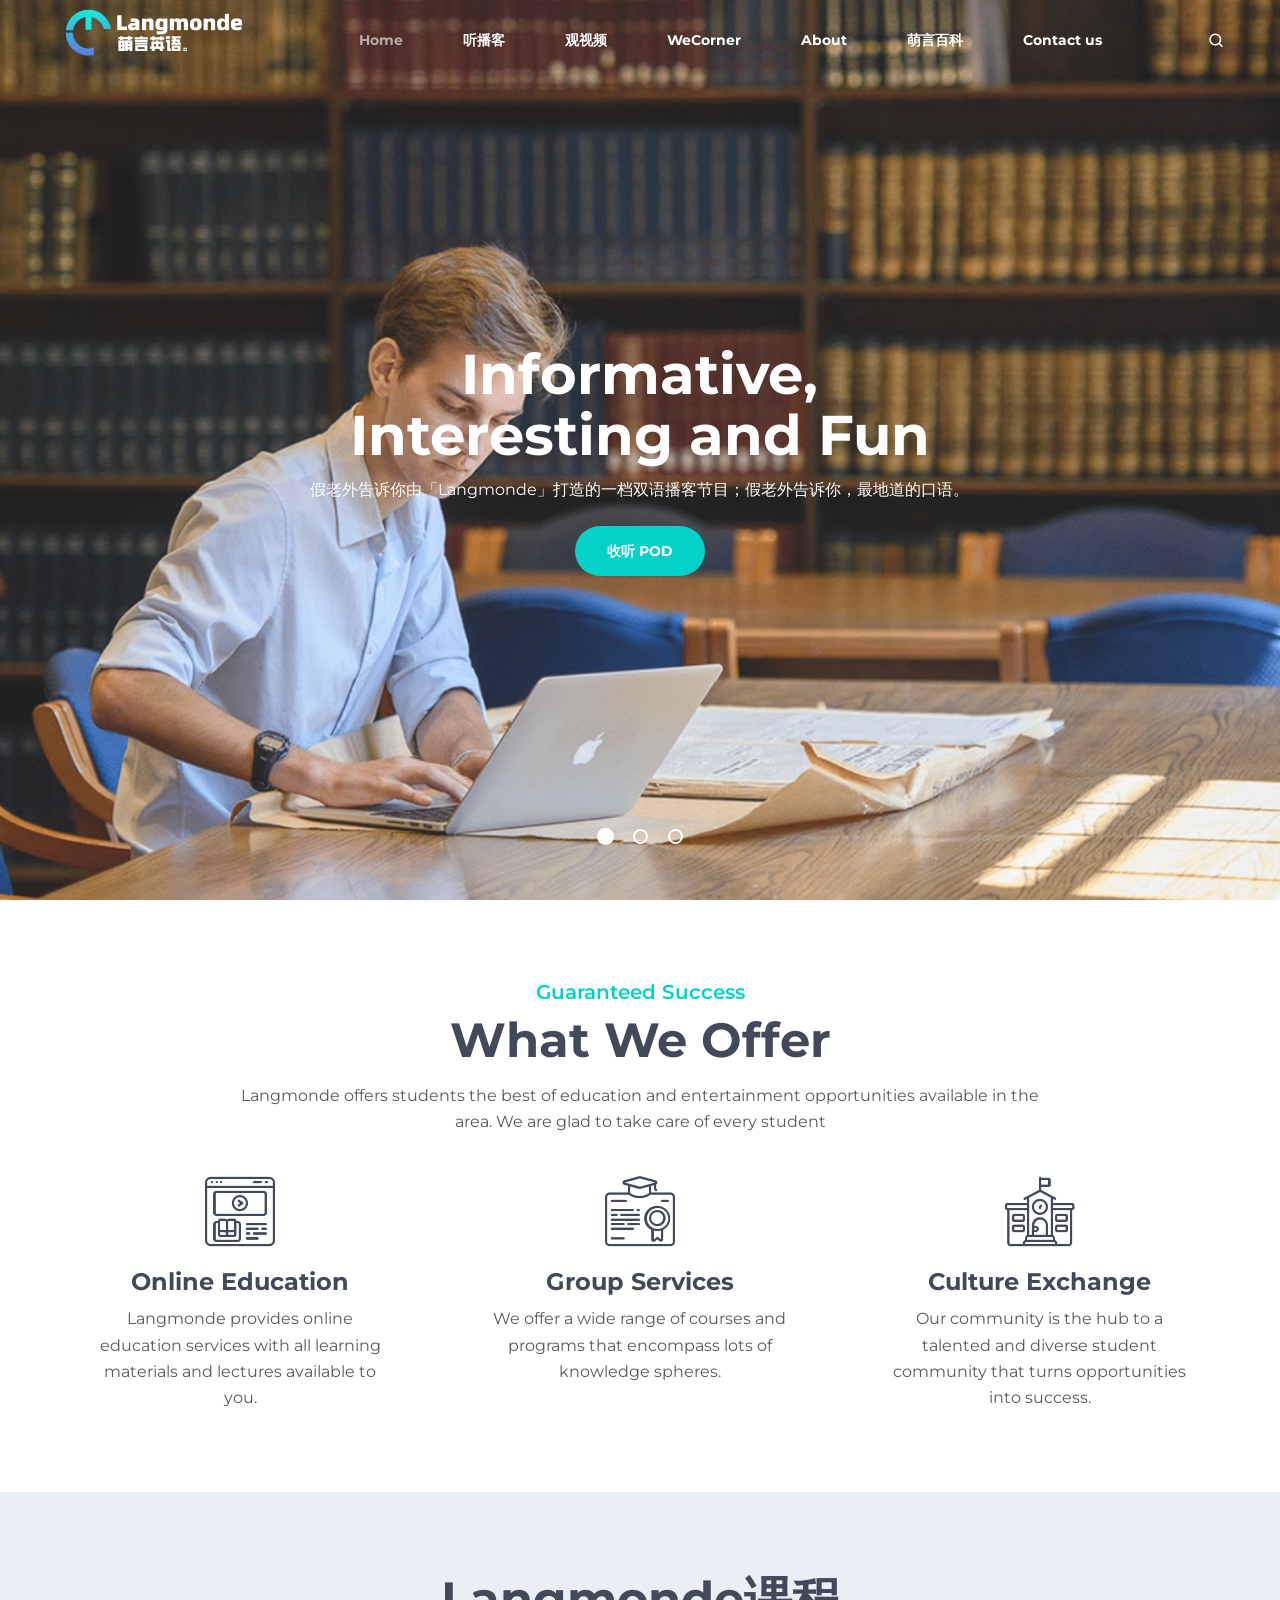
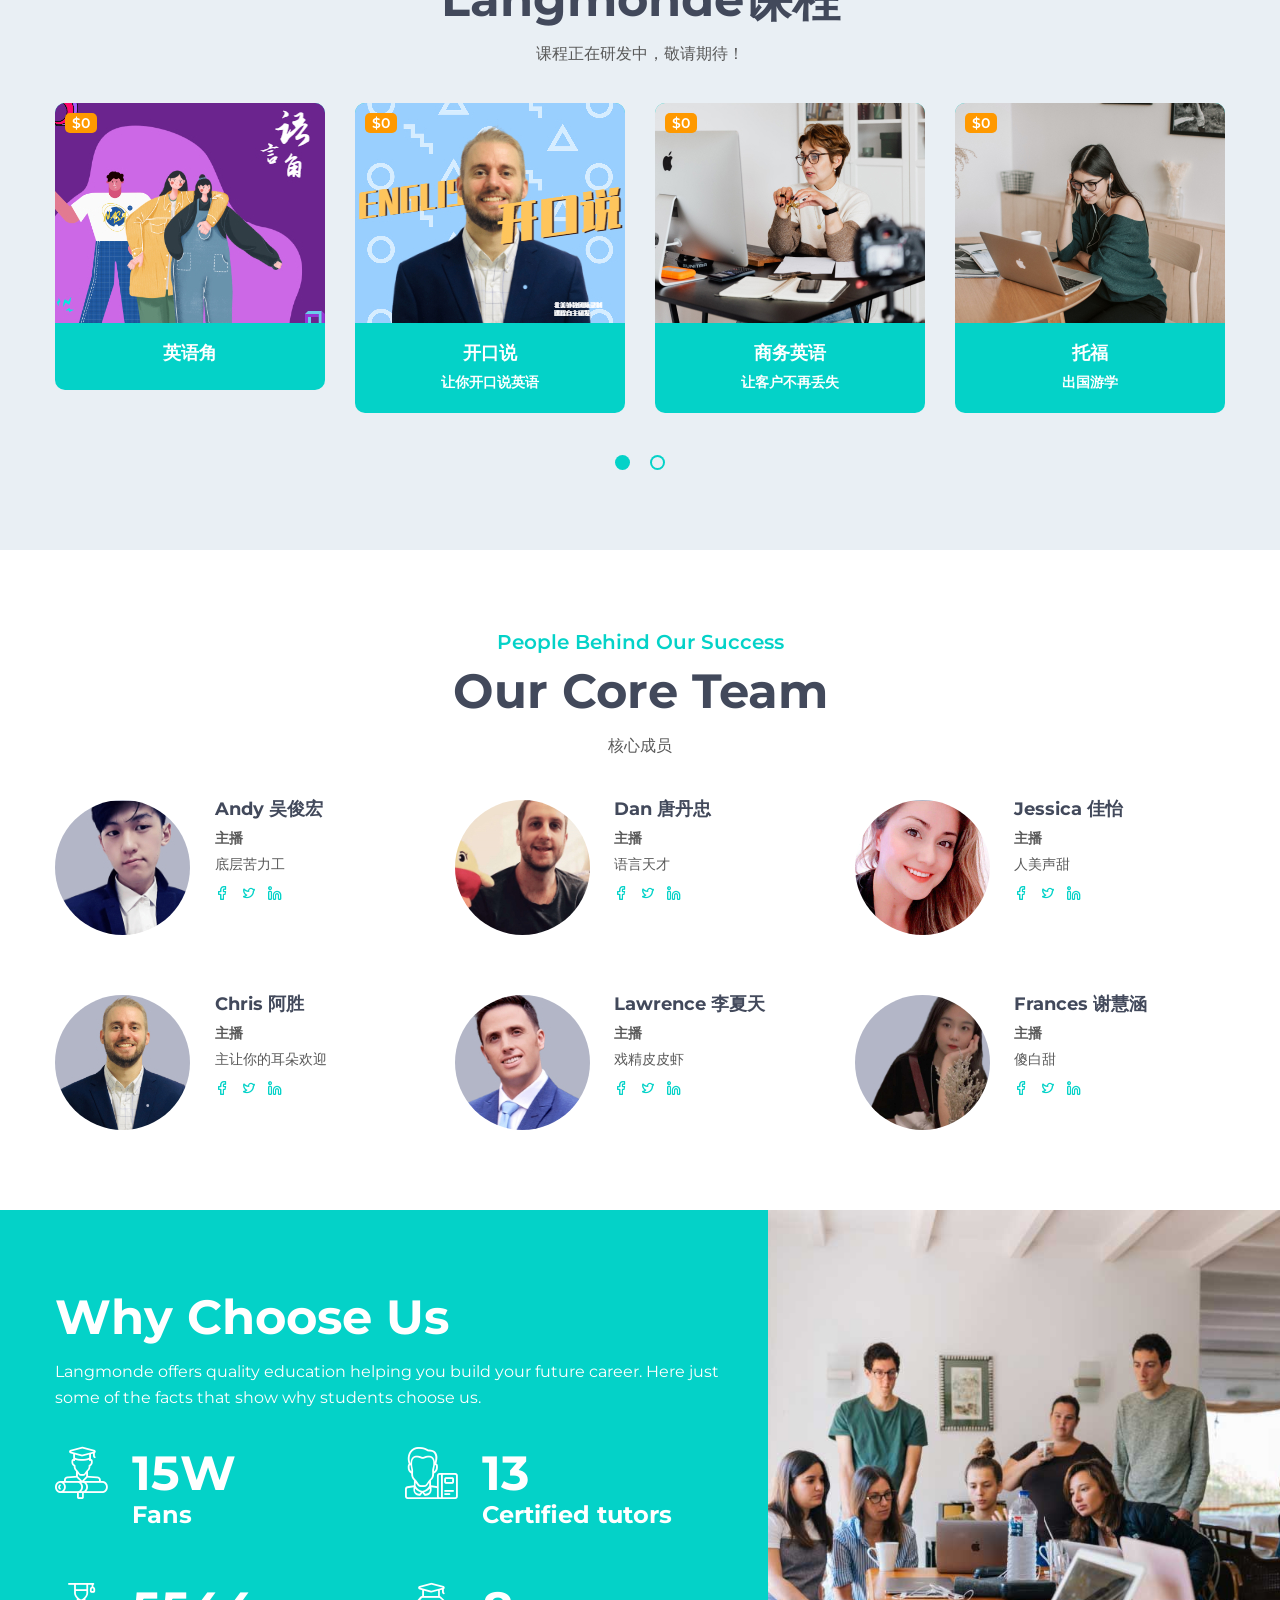
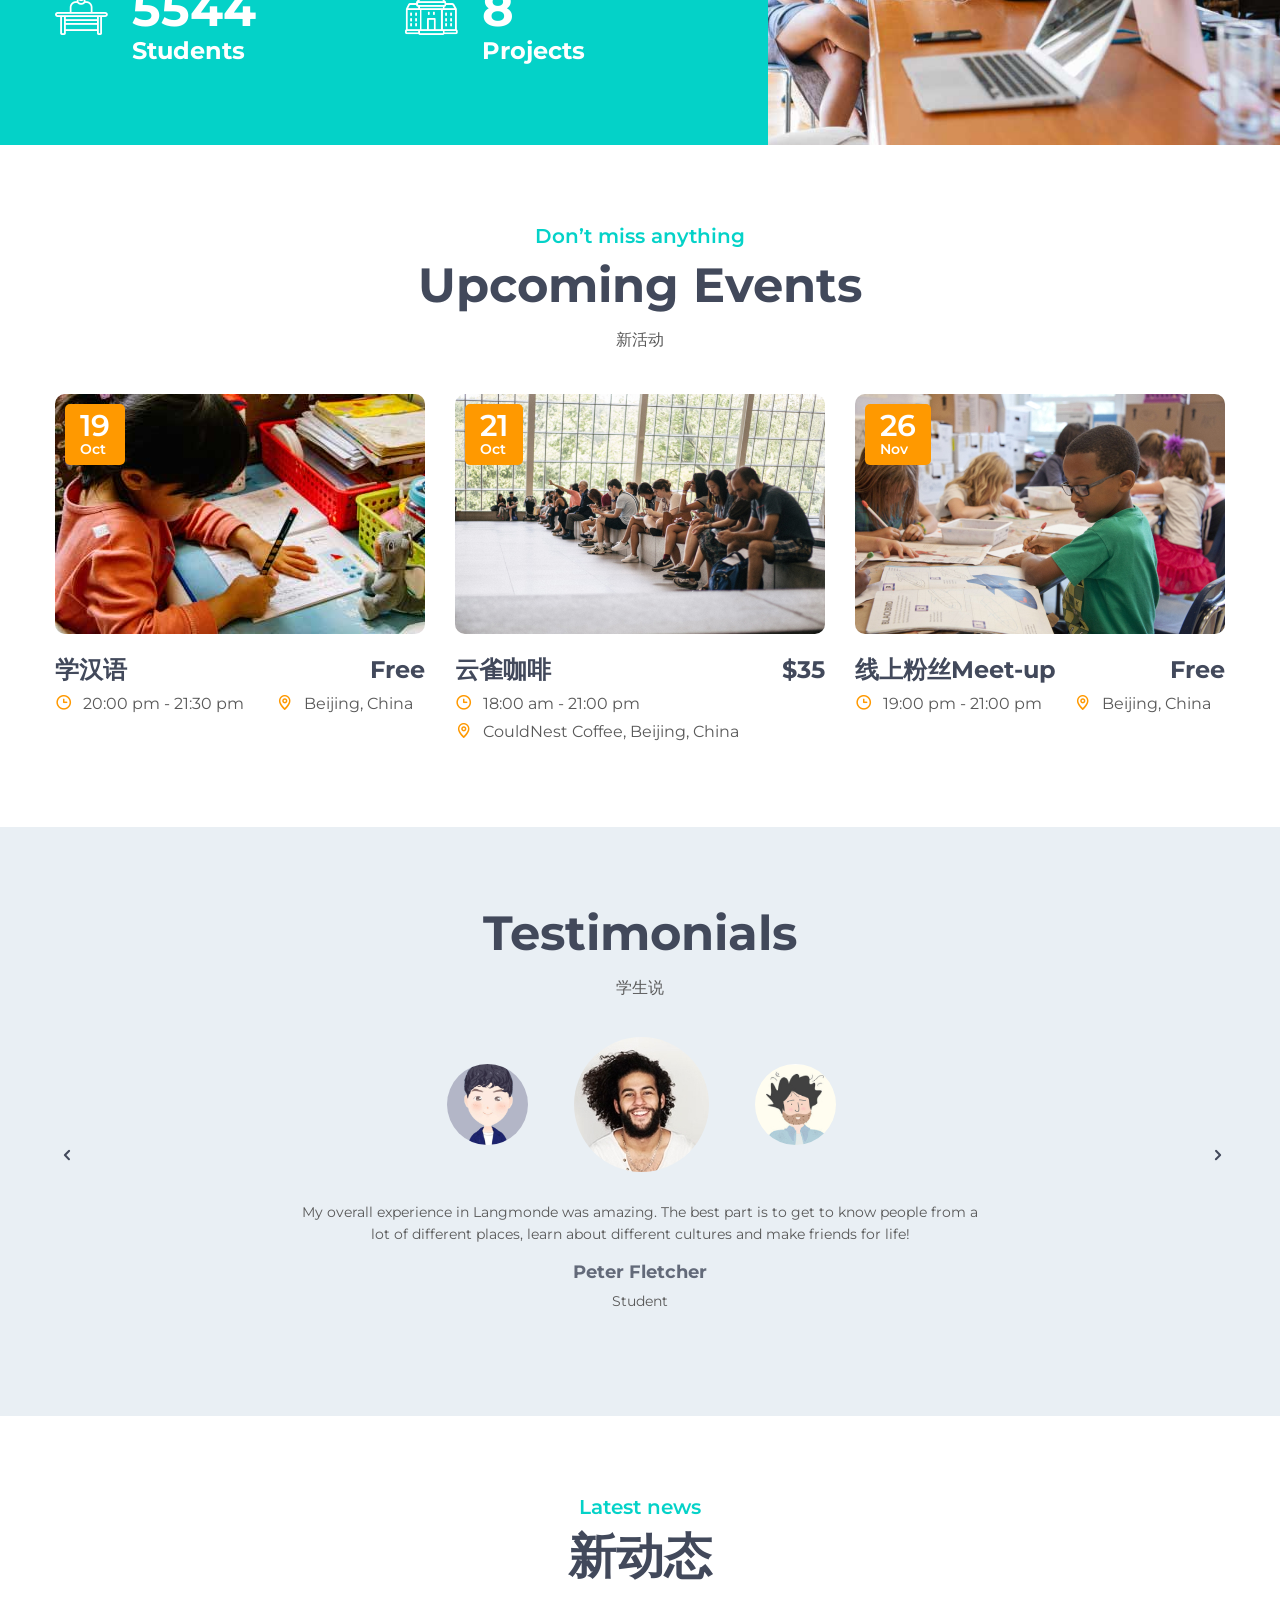
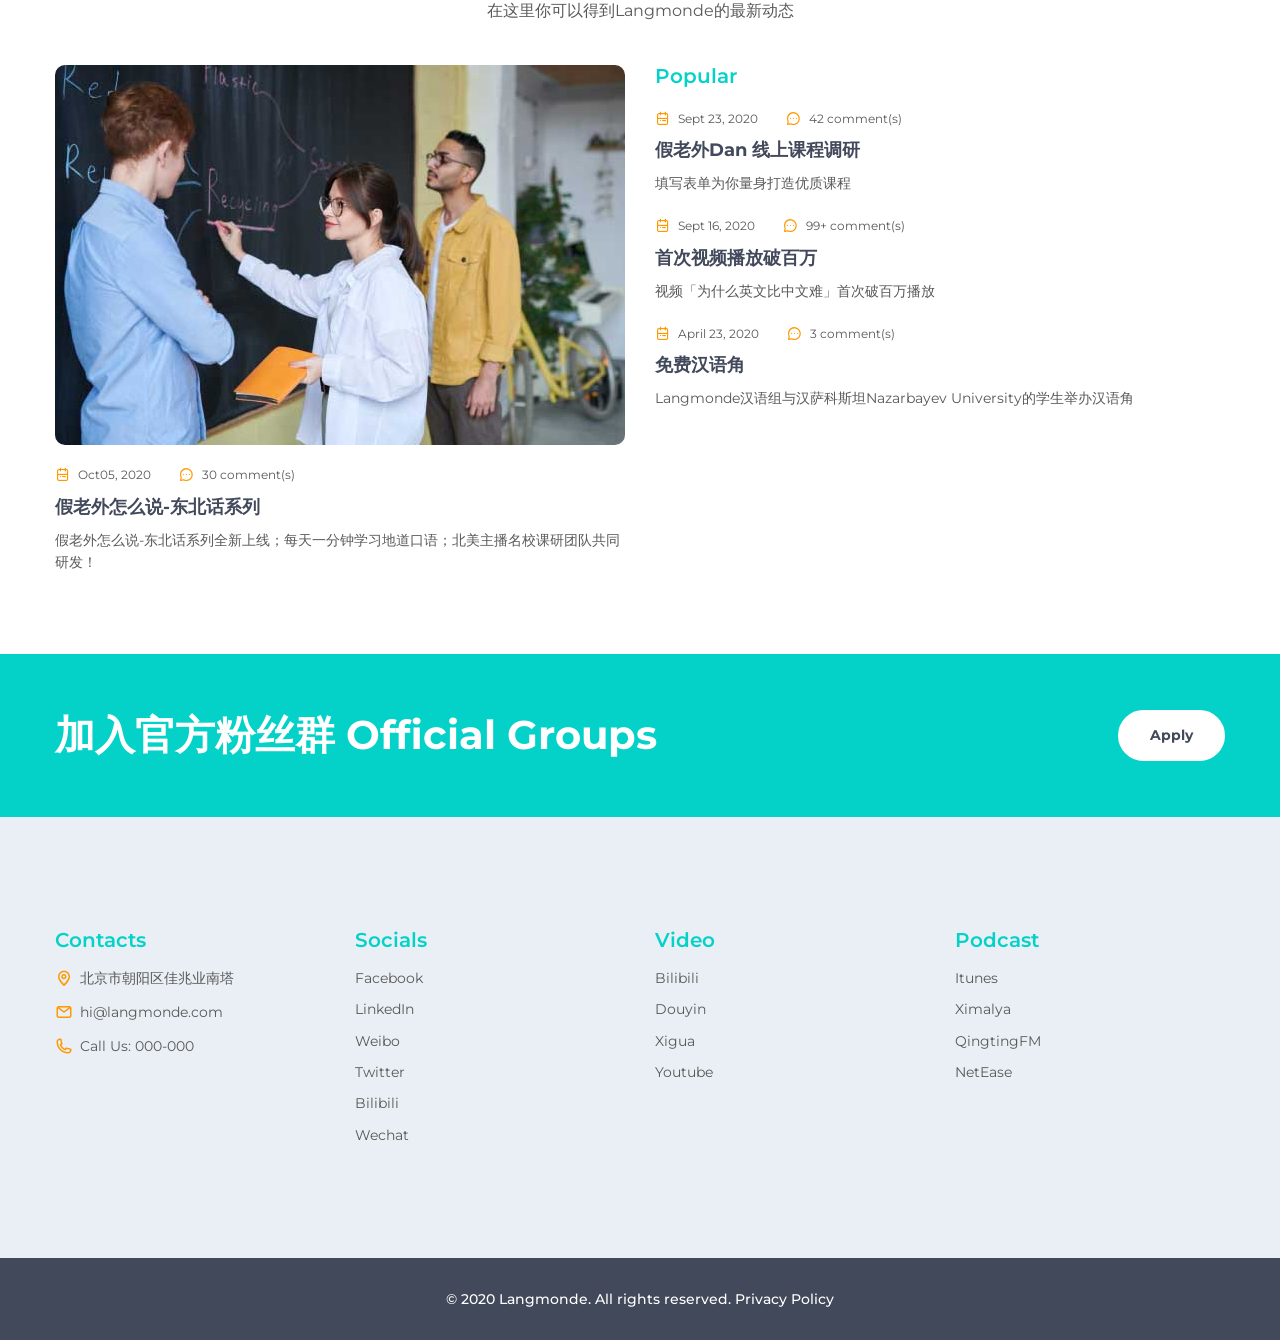
==== index.html @ f3f9724a "Update index.html" ====
<!DOCTYPE html>
<html lang="en">
  <head>
    <title>Langmonde萌言英语 有趣，有用，有温度。</title>
    <meta charset="utf-8">
    <meta name="viewport" content="width=device-width, height=device-height, initial-scale=1.0">
    <meta http-equiv="X-UA-Compatible" content="IE=edge">
    <meta property="og:title" content="Langmonde萌言英语 有趣，有用，有温度。">
    <meta property="og:description"Langmonde萌言英语 有趣，有用，有温度。">
    <meta property="og:image" content="http://digipunk.netii.net/images/radar.gif">
    <meta property="og:url" content="http://digipunk.netii.net">
    <link rel="icon" href="images/favicon.ico" type="image/x-icon">
    <link rel="stylesheet" href="components/base/base.css">
    <script src="components/base/core.min.js"></script>
    <script src="components/base/script.js"></script>
  </head>
  <body>
    <div class="page">
      <!--RD Navbar-->
      <header class="section rd-navbar-absolute-wrap" data-preset='{"title":"Navbar Default","category":"header","reload":true,"id":"navbar-default"}'>
        <nav class="rd-navbar" data-rd-navbar='{"responsive":{"1200":{"stickUpOffset":"50px"}}}'>
          <div class="navbar-container">
            <div class="navbar-cell">
              <div class="navbar-panel">
                <button class="navbar-switch novi-icon custom-font-menu" data-multi-switch='{"targets":".rd-navbar","scope":".rd-navbar","isolate":"[data-multi-switch]"}'></button>
                <div class="navbar-logo"><a class="navbar-logo-link" href="index.html"><img class="navbar-logo-inverse" src="images/logo-inverse-396x100.png" alt="Teachzy" width="198" height="50"/></a></div>
              </div>
            </div>
            <div class="navbar-spacer"></div>
            <div class="navbar-cell navbar-sidebar">
              <ul class="navbar-navigation rd-navbar-nav">
                <li class="navbar-navigation-root-item active"><a class="navbar-navigation-root-link" href="index.html">Home</a>
                </li>
                <li class="navbar-navigation-root-item"><a class="navbar-navigation-root-link" href="https://www.ximalaya.com/waiyu/25055962/">听播客</a>
                    <ul class="navbar-navigation-dropdown rd-navbar-dropdown">
                    <li class="navbar-navigation-back">
                      <button class="navbar-navigation-back-btn">Back</button>
                    </li>
                    <li class="navbar-navigation-dropdown-item"><a class="navbar-navigation-dropdown-link" href="https://www.ximalaya.com/waiyu/25055962/">假老外告诉你</a>
                    </li>
                    <li class="navbar-navigation-dropdown-item"><a class="navbar-navigation-dropdown-link" href="https://www.ximalaya.com/waiyu/42550304/">假老外怎么说</a>
                    </li>
                     <li class="navbar-navigation-dropdown-item"><a class="navbar-navigation-dropdown-link" href="https://podcasts.apple.com/cn/podcast/langmonde-%E5%81%87%E8%80%81%E5%A4%96%E5%91%8A%E8%AF%89%E4%BD%A0-%E5%AD%A6%E5%8F%A3%E8%AF%AD-%E6%82%89%E6%96%87%E5%8C%96/id1486147527">Itunes</a>
                    </li>
                  </ul>
                   </li>
                <li class="navbar-navigation-root-item"><a class="navbar-navigation-root-link" href="https://space.bilibili.com/435088927?from=search&seid=5559338794171055576">观视频</a>
                </li>
                <li class="navbar-navigation-root-item"><a class="navbar-navigation-root-link" href="https://wecorner.langmonde.com">WeCorner</a>
                </li>
                <li class="navbar-navigation-root-item"><a class="navbar-navigation-root-link" href="about.html">About</a>
                </li>
                <li class="navbar-navigation-root-item"><a class="navbar-navigation-root-link" href="http://help.langmonde.com">萌言百科</a>
                  <ul class="navbar-navigation-dropdown rd-navbar-dropdown">
                    <li class="navbar-navigation-back">
                      <button class="navbar-navigation-back-btn">Back</button>
                    </li>
                    <li class="navbar-navigation-dropdown-item"><a class="navbar-navigation-dropdown-link" href="http://help.langmonde.com">萌言百科</a>
                    </li>
                  </ul>
                </li>
                <li class="navbar-navigation-root-item"><a class="navbar-navigation-root-link" href="contact-us.html">Contact us</a>
                </li>
              </ul>
            </div>
            <div class="navbar-spacer"></div>
            <div class="navbar-cell">
              <div class="navbar-subpanel">
                <div class="navbar-subpanel-item">
                  <div class="navbar-search">
                    <div class="navbar-search-container">
                      <form class="navbar-search-form" action="search-results.html" method="GET" data-rd-search='{"output":".navbar-search-results","mode":"live","liveResults":3,"template":"<h5 class=\"search-title\"><a target=\"_top\" href=\"#{href}\" class=\"search-link\">#{title}</a></h5><p>...#{token}...</p>"}'>
                        <input class="navbar-search-input" type="text" placeholder="Enter search terms..." autocomplete="off" name="s"/>
                        <button class="navbar-search-btn custom-font-search novi-icon"></button>
                        <button class="navbar-search-close search-switch custom-font-close novi-icon" type="button" data-multi-switch='{"targets":".rd-navbar","scope":".rd-navbar","class":"navbar-search-active","isolate":"[data-multi-switch]:not(.search-switch)"}'></button>
                      </form>
                    </div>
                  </div>
                  <div class="navbar-search-results">No results</div>
                  <button class="navbar-button search-switch custom-font-search" data-multi-switch='{"targets":".rd-navbar","scope":".rd-navbar","class":"navbar-search-active","isolate":"[data-multi-switch]:not(.search-switch)"}'></button>
                </div>
              </div>
            </div>
          </div>
        </nav>
      </header>
      <!-- Swiper default-->
      <section class="swiper-container swiper-1 context-dark text-center" data-swiper>
        <!-- Additional required wrapper-->
        <div class="swiper-wrapper">
          <!-- Slides-->
          <div class="swiper-slide section-md" style="background-image: url( images/image-21-1920x998.jpg )">
            <div class="container">
              <div class="row justify-content-center">
                <div class="col-md-9 col-lg-7">
                  <h1>Informative, Interesting and Fun</h1>
                  <p class="big">假老外告诉你由「Langmonde」打造的一档双语播客节目；假老外告诉你，最地道的口语。</p><a class="btn btn-primary" href="https://www.ximalaya.com/waiyu/25055962/">收听 POD</a>
                </div>
              </div>
            </div>
          </div>
          <div class="swiper-slide section-md" style="background-image: url( images/image-07-1920x988.jpg )">
            <div class="container">
              <div class="row justify-content-center">
                <div class="col-md-9 col-lg-7">
                  <h1>萌言星球---不只是知识，还有知己。</h1>
                  <p class="big"></p>萌言星球是Lamgmonde团队打造的一个英语学习圈子。这里没有枯乏的单词语法教学，只有乐趣无穷的语境交流。英语学习爱好者，困难者都可以来这里。满满的知识干货，纯正的语言环境，让你学有所得。<a class="btn btn-primary" href="https://wx.zsxq.com/mweb/views/joingroup/join_group.html?group_id=28511251852211">登陆星球</a>
                </div>
              </div>
            </div>
          </div>
          <div class="swiper-slide section-md" style="background-image: url( images/image-17-1920x998.jpg )">
            <div class="container">
              <div class="row justify-content-center">
                <div class="col-md-9 col-lg-7">
                  <h1>Language Corner Online</h1>
                  <p class="big">Improve Ur Target Language</p><a class="btn btn-primary" href="http://wecorner.langmonde.com">Learn More</a>
                </div>
              </div>
            </div>
          </div>
        </div>
        <!-- Pagination-->
        <div class="swiper-pagination"></div>
      </section>
      <!-- Blurb default-->
      <section class="section-md bg-transparent text-center">
        <div class="container">
          <div class="text-block text-block-1" data-animate='{"class":"fadeIn"}'>
            <h5 class="text-primary">Guaranteed Success</h5>
            <h2>What We Offer</h2>
            <p class="big">Langmonde offers students the best of education and entertainment opportunities available in the area. We are glad to take care of every student</p>
          </div>
          <div class="row row-30 justify-content-center">
            <div class="col-sm-6 col-md-4">
                    <!-- Blurb-->
                    <article class="blurb blurb-2" data-animate='{"class":"fadeInUp"}'>
                      <div class="icon blurb-icon custom-font-online-course"></div>
                      <div class="blurb-title h4">Online Education</div>
                      <div class="blurb-text big">Langmonde provides online education services with all learning materials and lectures available to you.</div>
                    </article>
            </div>
            <div class="col-sm-6 col-md-4">
                    <!-- Blurb-->
                    <article class="blurb blurb-2" data-animate='{"class":"fadeInUp","delay":".15s"}'>
                      <div class="icon blurb-icon custom-font-degree"></div>
                      <div class="blurb-title h4">Group Services</div>
                      <div class="blurb-text big">We offer a wide range of courses and  programs that encompass lots of knowledge spheres.</div>
                    </article>
            </div>
            <div class="col-sm-6 col-md-4">
                    <!-- Blurb-->
                    <article class="blurb blurb-2" data-animate='{"class":"fadeInUp","delay":".3s"}'>
                      <div class="icon blurb-icon custom-font-school"></div>
                      <div class="blurb-title h4">Culture Exchange</div>
                      <div class="blurb-text big">Our community is the hub to a talented and diverse student community that turns opportunities into success.</div>
                    </article>
            </div>
          </div>
        </div>
      </section>
      <!-- Price box-->
      <section class="section-md bg-300 text-center">
        <div class="container">
          <div class="text-block text-block-1" data-animate='{"class":"fadeIn"}'>
            <h2>Langmonde课程</h2>
            <p class="big">课程正在研发中，敬请期待！</p>
          </div>
          <div class="owl-carousel owl-content-1" data-owl="{&quot;dots&quot;:true}" data-loop="false" data-items="1" data-sm-items="2" data-md-items="3" data-lg-items="4">
                  <!-- Price box-->
                  <div class="price-box">
                    <div class="price-box-media"><img class="price-box-img" src="images/image-01-270x220.jpg" alt="" width="270" height="220"/>
                      <div class="price-box-tag">$0</div>
                    </div>
                    <div class="price-box-body">
                      <div class="price-box-title h6"><a href="http://wecorner.langmonde.com">英语角</a></div>
                      <div class="price-box-text"></div>
                    </div>
                  </div>
                  <!-- Price box-->
                  <div class="price-box">
                    <div class="price-box-media"><img class="price-box-img" src="images/image-02-270x220.jpg" alt="" width="270" height="220"/>
                      <div class="price-box-tag">$0</div>
                    </div>
                    <div class="price-box-body">
                      <div class="price-box-title h6"><a href="#">开口说</a></div>
                      <div class="price-box-text">让你开口说英语</div>
                    </div>
                  </div>
                  <!-- Price box-->
                  <div class="price-box">
                    <div class="price-box-media"><img class="price-box-img" src="images/image-03-270x220.jpg" alt="" width="270" height="220"/>
                      <div class="price-box-tag">$0</div>
                    </div>
                    <div class="price-box-body">
                      <div class="price-box-title h6"><a href="#">商务英语</a></div>
                      <div class="price-box-text">让客户不再丢失</div>
                    </div>
                  </div>
                  <!-- Price box-->
                  <div class="price-box">
                    <div class="price-box-media"><img class="price-box-img" src="images/image-04-270x220.jpg" alt="" width="270" height="220"/>
                      <div class="price-box-tag">$0</div>
                    </div>
                    <div class="price-box-body">
                      <div class="price-box-title h6"><a href="#">托福</a></div>
                      <div class="price-box-text">出国游学</div>
                    </div>
                  </div>
                  <!-- Price box-->
                  <div class="price-box">
                    <div class="price-box-media"><img class="price-box-img" src="images/image-18-270x220.jpg" alt="" width="270" height="220"/>
                      <div class="price-box-tag">$0</div>
                    </div>
                    <div class="price-box-body">
                      <div class="price-box-title h6"><a href="#">1V1</a></div>
                      <div class="price-box-text">名师1V1</div>
                    </div>
                  </div>
          </div>
        </div>
      </section>
      <!-- Person side-->
      <section class="section-md bg-transparent text-center">
        <div class="container">
          <div class="text-block text-block-1" data-animate='{"class":"fadeIn"}'>
            <h5 class="text-primary">People Behind Our Success</h5>
            <h2>Our Core Team</h2>
            <p class="big">核心成员</p>
          </div>
          <div class="row row-30 row-lg-60">
            <div class="col-xs-6 col-lg-4">
                    <!-- Person side-->
                    <div class="person person-side" data-animate='{"class":"fadeInUp"}'>
                      <div class="person-media"><img class="person-img" src="images/person-01-135x135.jpg" alt="" width="135" height="135"/>
                      </div>
                      <div class="person-body">
                        <div class="person-title h6"><a href="team-member.html">Andy 吴俊宏</a></div>
                        <div class="person-meta">主播</div>
                        <div class="person-text">底层苦力工</div>
                        <div class="person-social social"><a class="icon social-icon custom-font-facebook" href="#"></a><a class="icon social-icon custom-font-twitter" href="#"></a><a class="icon social-icon custom-font-linkedin" href="#"></a>
                        </div>
                      </div>
                    </div>
            </div>
            <div class="col-xs-6 col-lg-4">
                    <!-- Person side-->
                    <div class="person person-side" data-animate='{"class":"fadeInUp","delay":".15s"}'>
                      <div class="person-media"><img class="person-img" src="images/person-02-135x135.jpg" alt="" width="135" height="135"/>
                      </div>
                      <div class="person-body">
                        <div class="person-title h6"><a href="team-member.html">Dan 唐丹忠</a></div>
                        <div class="person-meta">主播</div>
                        <div class="person-text">语言天才</div>
                        <div class="person-social social"><a class="icon social-icon custom-font-facebook" href="#"></a><a class="icon social-icon custom-font-twitter" href="#"></a><a class="icon social-icon custom-font-linkedin" href="#"></a>
                        </div>
                      </div>
                    </div>
            </div>
            <div class="col-xs-6 col-lg-4">
                    <!-- Person side-->
                    <div class="person person-side" data-animate='{"class":"fadeInUp","delay":".3s"}'>
                      <div class="person-media"><img class="person-img" src="images/person-03-135x135.jpg" alt="" width="135" height="135"/>
                      </div>
                      <div class="person-body">
                        <div class="person-title h6"><a href="team-member.html">Jessica 佳怡</a></div>
                        <div class="person-meta">主播</div>
                        <div class="person-text">人美声甜</div>
                        <div class="person-social social"><a class="icon social-icon custom-font-facebook" href="#"></a><a class="icon social-icon custom-font-twitter" href="#"></a><a class="icon social-icon custom-font-linkedin" href="#"></a>
                        </div>
                      </div>
                    </div>
            </div>
            <div class="col-xs-6 col-lg-4">
                    <!-- Person side-->
                    <div class="person person-side" data-animate='{"class":"fadeInUp"}'>
                      <div class="person-media"><img class="person-img" src="images/person-04-135x135.jpg" alt="" width="135" height="135"/>
                      </div>
                      <div class="person-body">
                        <div class="person-title h6"><a href="team-member.html">Chris 阿胜</a></div>
                        <div class="person-meta">主播</div>
                        <div class="person-text">主让你的耳朵欢迎</div>
                        <div class="person-social social"><a class="icon social-icon custom-font-facebook" href="#"></a><a class="icon social-icon custom-font-twitter" href="#"></a><a class="icon social-icon custom-font-linkedin" href="#"></a>
                        </div>
                      </div>
                    </div>
            </div>
            <div class="col-xs-6 col-lg-4">
                    <!-- Person side-->
                    <div class="person person-side" data-animate='{"class":"fadeInUp","delay":".15s"}'>
                      <div class="person-media"><img class="person-img" src="images/person-05-135x135.jpg" alt="" width="135" height="135"/>
                      </div>
                      <div class="person-body">
                        <div class="person-title h6"><a href="team-member.html">Lawrence 李夏天</a></div>
                        <div class="person-meta">主播</div>
                        <div class="person-text">戏精皮皮虾</div>
                        <div class="person-social social"><a class="icon social-icon custom-font-facebook" href="#"></a><a class="icon social-icon custom-font-twitter" href="#"></a><a class="icon social-icon custom-font-linkedin" href="#"></a>
                        </div>
                      </div>
                    </div>
            </div>
            <div class="col-xs-6 col-lg-4">
                    <!-- Person side-->
                    <div class="person person-side" data-animate='{"class":"fadeInUp","delay":".3s"}'>
                      <div class="person-media"><img class="person-img" src="images/person-06-135x135.jpg" alt="" width="135" height="135"/>
                      </div>
                      <div class="person-body">
                        <div class="person-title h6"><a href="team-member.html">Frances 谢慧涵</a></div>
                        <div class="person-meta">主播</div>
                        <div class="person-text">傻白甜</div>
                        <div class="person-social social"><a class="icon social-icon custom-font-facebook" href="#"></a><a class="icon social-icon custom-font-twitter" href="#"></a><a class="icon social-icon custom-font-linkedin" href="#"></a>
                        </div>
                      </div>
                    </div>
            </div>
          </div>
        </div>
      </section>
      <!-- Counters-->
      <section class="section-lg bg-primary bg-image-wrap context-dark text-center text-md-left">
        <div class="bg-image-wrap-item bg-image" style="background-image:url(images/image-05-875x705.jpg);"></div>
        <div class="container">
          <div class="row">
            <div class="col-lg-7">
              <div class="pr-xxl-5">
                <h2>Why Choose Us</h2>
                <p class="big">Langmonde offers quality education helping you build your future career. Here just some of the facts that show why students choose us.</p>
                <div class="row row-30 row-lg-55">
                  <div class="col-6 col-sm-3 col-md-6">
                          <!-- Blurb side-->
                          <article class="blurb blurb-side">
                            <div class="blurb-item">
                              <div class="icon blurb-icon custom-font-graduated"></div>
                            </div>
                            <div class="blurb-body">
                              <div class="blurb-counter-value h2"><span data-counter="">18</span><span class="counter-postfix">W</span>
                              </div>
                              <div class="blurb-title h4">Fans</div>
                            </div>
                          </article>
                  </div>
                  <div class="col-6 col-sm-3 col-md-6">
                          <!-- Blurb side-->
                          <article class="blurb blurb-side">
                            <div class="blurb-item">
                              <div class="icon blurb-icon custom-font-male-teacher"></div>
                            </div>
                            <div class="blurb-body">
                              <div class="blurb-counter-value h2"><span data-counter="">16</span><span class="counter-postfix"></span>
                              </div>
                              <div class="blurb-title h4">Certified tutors</div>
                            </div>
                          </article>
                  </div>
                  <div class="col-6 col-sm-3 col-md-6">
                          <!-- Blurb side-->
                          <article class="blurb blurb-side">
                            <div class="blurb-item">
                              <div class="icon blurb-icon custom-font-student-at-desk"></div>
                            </div>
                            <div class="blurb-body">
                              <div class="blurb-counter-value h2"><span data-counter="">6500</span>
                              </div>
                              <div class="blurb-title h4">Students</div>
                            </div>
                          </article>
                  </div>
                  <div class="col-6 col-sm-3 col-md-6">
                          <!-- Blurb side-->
                          <article class="blurb blurb-side">
                            <div class="blurb-item">
                              <div class="icon blurb-icon custom-font-university"></div>
                            </div>
                            <div class="blurb-body">
                              <div class="blurb-counter-value h2"><span data-counter="">10</span>
                              </div>
                              <div class="blurb-title h4">Projects</div>
                            </div>
                          </article>
                  </div>
                </div>
              </div>
            </div>
          </div>
        </div>
      </section>
      <!-- Post event-->
      <section class="section-md bg-transparent text-center">
        <div class="container">
          <div class="text-block text-block-1" data-animate='{"class":"fadeIn"}'>
            <h5 class="text-primary">Don’t miss anything</h5>
            <h2>Upcoming Events</h2>
            <p class="big">新活动</p>
          </div>
          <div class="row row-30 justify-content-center">
            <div class="col-xs-8 col-sm-6 col-md-4">
                    <!-- Post event-->
                    <div class="post post-event" data-animate='{"class":"fadeInUp"}'><a class="post-media" href="#"><img class="post-img" src="images/image-06-370x240.jpg" alt="" width="370" height="240"/>
                        <div class="post-date">
                          <div class="post-day">19</div>
                          <div class="post-month">Oct</div>
                        </div></a>
                      <div class="post-heading h4">
                        <div class="post-title"><a href="#">学汉语</a></div>
                        <div class="post-price">Free</div>
                      </div>
                      <div class="post-meta post-meta-vertical big">
                        <div class="post-meta-item">
                          <div class="post-meta-icon custom-font-clock"></div>
                          <div class="post-time">20:00 pm - 21:30 pm</div>
                        </div>
                        <div class="post-meta-item">
                          <div class="post-meta-icon custom-font-pin"></div>
                          <div class="post-location">Beijing, China</div>
                        </div>
                      </div>
                    </div>
            </div>
            <div class="col-xs-8 col-sm-6 col-md-4">
                    <!-- Post event-->
                    <div class="post post-event" data-animate='{"class":"fadeInUp","delay":".15s"}'><a class="post-media" href="#"><img class="post-img" src="images/image-07-370x240.jpg" alt="" width="370" height="240"/>
                        <div class="post-date">
                          <div class="post-day">21</div>
                          <div class="post-month">Oct</div>
                        </div></a>
                      <div class="post-heading h4">
                        <div class="post-title"><a href="#">云雀咖啡</a></div>
                        <div class="post-price">$35</div>
                      </div>
                      <div class="post-meta post-meta-vertical big">
                        <div class="post-meta-item">
                          <div class="post-meta-icon custom-font-clock"></div>
                          <div class="post-time">18:00 am - 21:00 pm</div>
                        </div>
                        <div class="post-meta-item">
                          <div class="post-meta-icon custom-font-pin"></div>
                          <div class="post-location">CouldNest Coffee, Beijing, China</div>
                        </div>
                      </div>
                    </div>
            </div>
            <div class="col-xs-8 col-sm-6 col-md-4">
                    <!-- Post event-->
                    <div class="post post-event" data-animate='{"class":"fadeInUp","delay":".3s"}'><a class="post-media" href="#"><img class="post-img" src="images/image-08-370x240.jpg" alt="" width="370" height="240"/>
                        <div class="post-date">
                          <div class="post-day">26</div>
                          <div class="post-month">Nov</div>
                        </div></a>
                      <div class="post-heading h4">
                        <div class="post-title"><a href="#">线上粉丝Meet-up</a></div>
                        <div class="post-price">Free</div>
                      </div>
                      <div class="post-meta post-meta-vertical big">
                        <div class="post-meta-item">
                          <div class="post-meta-icon custom-font-clock"></div>
                          <div class="post-time">19:00 pm - 21:00 pm</div>
                        </div>
                        <div class="post-meta-item">
                          <div class="post-meta-icon custom-font-pin"></div>
                          <div class="post-location">Beijing, China</div>
                        </div>
                      </div>
                    </div>
            </div>
          </div>
        </div>
      </section>
      <!-- Testimonials-->
      <section class="section-md bg-300 text-center">
        <div class="container">
          <div class="text-block text-block-1" data-animate='{"class":"fadeIn"}'>
            <h2>Testimonials</h2>
            <p class="big">学生说</p>
          </div>
          <div class="slick-person-container">
            <div class="slick-slider slick-person-img slider-nav" data-slick='{"slidesToShow":3,"arrows":false,"asNavFor":".slider-for","focusOnSelect":true,"centerMode":true,"centerPadding":"0px"}'>
              <div class="slick-content"><img src="images/person-11-135x135.jpg" alt="" width="135" height="135"/>
              </div>
              <div class="slick-content"><img src="images/StudentFeedback1.jpg" alt="" width="135" height="135"/>
              </div>
              <div class="slick-content"><img src="images/person-10-135x135.jpg" alt="" width="135" height="135"/>
              </div>
              <div class="slick-content"><img src="images/person-12-135x135.jpg" alt="" width="135" height="135"/>
              </div>
            </div>
            <div class="slick-slider slick-person-content slider-for" data-slick='{"arrows":true,"asNavFor":".slider-nav","autoplay":true,"autoplaySpeed":5000,"fade":true}'>
              <div class="slick-content">
                      <!-- Quote-->
                      <blockquote class="quote quote-simple">
                        <q class="quote-text">My overall experience in Langmonde was amazing. The best part is to get to know people from a lot of different places, learn about different cultures and make friends for life!</q>
                        <cite class="quote-cite h6">Peter Fletcher</cite>
                        <div class="quote-meta">Student</div>
                      </blockquote>
              </div>
              <div class="slick-content">
                      <!-- Quote-->
                      <blockquote class="quote quote-simple">
                        <q class="quote-text">Studying with Langmonde was an exceptional and international experience for me. It did not only advance my studies and knowledge but even gave me the chance to make friends across the globe.</q>
                        <cite class="quote-cite h6">Jenny Wilson</cite>
                        <div class="quote-meta">Student</div>
                      </blockquote>
              </div>
              <div class="slick-content">
                      <!-- Quote-->
                      <blockquote class="quote quote-simple">
                        <q class="quote-text">I made friends from countries all over the world. That’s really amazing! And Langmonde is just like a quiet oasis in the crowded city, it’s really pleasant to study here.</q>
                        <cite class="quote-cite h6">John Adams</cite>
                        <div class="quote-meta">Student</div>
                      </blockquote>
              </div>
              <div class="slick-content">
                      <!-- Quote-->
                      <blockquote class="quote quote-simple">
                        <q class="quote-text">I've been working at Langmonde for over 1 years. As a host I love interacting with students and share my knowledge. Here you can definitely make connections for life!</q>
                        <cite class="quote-cite h6">Mark</cite>
                        <div class="quote-meta">Professor</div>
                      </blockquote>
              </div>
            </div>
          </div>
        </div>
      </section>
      <!-- Blog-->
      <section class="section-md bg-transparent">
        <div class="container">
          <div class="text-block text-block-1 text-center" data-animate='{"class":"fadeIn"}'>
            <h5 class="text-primary">Latest news</h5>
            <h2>新动态</h2>
            <p class="big">在这里你可以得到Langmonde的最新动态</p>
          </div>
          <div class="row row-30 justify-content-center">
            <div class="col-xs-10 col-sm-6">
                    <!-- Post-->
                    <div class="post" data-animate='{"class":"fadeIn"}'><a class="post-media" href="#"><img class="post-img" src="images/image-09-570x380.jpg" alt="" width="570" height="380"/></a>
                      <div class="post-meta">
                        <div class="post-meta-item">
                          <div class="post-meta-icon custom-font-calendar"></div>
                          <div class="post-date">Oct05, 2020</div>
                        </div>
                        <div class="post-meta-item">
                          <div class="post-meta-icon custom-font-message-circle"></div>
                          <div class="post-comment">30 comment(s)</div>
                        </div>
                      </div>
                      <div class="post-title h6"><a href="single-post.html">假老外怎么说-东北话系列</a></div>
                      <div class="post-text">假老外怎么说-东北话系列全新上线；每天一分钟学习地道口语；北美主播名校课研团队共同研发！</div>
                    </div>
            </div>
            <div class="col-xs-10 col-sm-6">
              <h5 class="text-primary">Popular</h5>
                    <!-- Post-->
                    <div class="post" data-animate='{"class":"fadeInUp"}'>
                      <div class="post-meta">
                        <div class="post-meta-item">
                          <div class="post-meta-icon custom-font-calendar"></div>
                          <div class="post-date">Sept 23, 2020</div>
                        </div>
                        <div class="post-meta-item">
                          <div class="post-meta-icon custom-font-message-circle"></div>
                          <div class="post-comment">42 comment(s)</div>
                        </div>
                      </div>
                      <div class="post-title h6"><a href="http://langmonde.mikecrm.com/WhWygfI">假老外Dan 线上课程调研</a></div>
                      <div class="post-text">填写表单为你量身打造优质课程</div>
                    </div>
                    <!-- Post-->
                    <div class="post" data-animate='{"class":"fadeInUp"}'>
                      <div class="post-meta">
                        <div class="post-meta-item">
                          <div class="post-meta-icon custom-font-calendar"></div>
                          <div class="post-date">Sept 16, 2020</div>
                        </div>
                        <div class="post-meta-item">
                          <div class="post-meta-icon custom-font-message-circle"></div>
                          <div class="post-comment">99+ comment(s)</div>
                        </div>
                      </div>
                      <div class="post-title h6"><a href="#">首次视频播放破百万</a></div>
                      <div class="post-text">视频「为什么英文比中文难」首次破百万播放</div>
                    </div>
                    <!-- Post-->
                    <div class="post" data-animate='{"class":"fadeInUp"}'>
                      <div class="post-meta">
                        <div class="post-meta-item">
                          <div class="post-meta-icon custom-font-calendar"></div>
                          <div class="post-date">April 23, 2020</div>
                        </div>
                        <div class="post-meta-item">
                          <div class="post-meta-icon custom-font-message-circle"></div>
                          <div class="post-comment">3 comment(s)</div>
                        </div>
                      </div>
                      <div class="post-title h6"><a href="#">免费汉语角</a></div>
                      <div class="post-text">Langmonde汉语组与汉萨科斯坦Nazarbayev University的学生举办汉语角</div>
                    </div>
            </div>
          </div>
        </div>
      </section>
      <!-- Call to action-->
      <section class="section-sm bg-primary context-dark text-center">
        <div class="container">
          <div class="group-16 d-lg-flex flex-wrap justify-content-between align-items-center">
            <h3>加入官方粉丝群 Official Groups</h3><a class="btn btn-primary" href="#">Apply</a>
          </div>
        </div>
      </section>
      <!-- Footer default-->
      <footer class="section footer">
        <div class="footer-top bg-300">
          <div class="container">
            <div class="row row-30">
              <div class="col-xs-6 col-md-3">
                <h5 class="footer-title">Contacts</h5>
                <ul class="list list-icons">
                  <li class="list-item">
                    <div class="list-icon custom-font-pin"></div><a class="link link-inherit" href="#">北京市朝阳区佳兆业南塔</a>
                  </li>
                  <li class="list-item">
                    <div class="list-icon custom-font-email"></div><a class="link link-inherit" href="mailto:#">hi@langmonde.com</a>
                  </li>
                  <li class="list-item">
                    <div class="list-icon custom-font-phone"></div><span><span>Call Us: </span><a class="link link-inherit" href="tel:#">000-000</a></span>
                  </li>
                </ul>
              </div>
              <div class="col-6 col-md-3">
                <h5 class="footer-title">Socials</h5>
                <ul class="list list-sm">
                  <li class="list-item"><a class="link link-inherit" href="#">Facebook</a></li>
                  <li class="list-item"><a class="link link-inherit" href="#">LinkedIn</a></li>
                  <li class="list-item"><a class="link link-inherit" href="#">Weibo</a></li>
                  <li class="list-item"><a class="link link-inherit" href="#">Twitter</a></li>
                  <li class="list-item"><a class="link link-inherit" href="#">Bilibili</a></li>
                  <li class="list-item"><a class="link link-inherit" href="#">Wechat</a></li>
                </ul>
              </div>
              <div class="col-6 col-md-3">
                <h5 class="footer-title">Video</h5>
                <ul class="list list-sm">
                  <li class="list-item"><a class="link link-inherit" href="#">Bilibili</a></li>
                  <li class="list-item"><a class="link link-inherit" href="#">Douyin</a></li>
                  <li class="list-item"><a class="link link-inherit" href="#">Xigua</a></li>
                  <li class="list-item"><a class="link link-inherit" href="#">Youtube</a></li>
                </ul>
              </div>
              <div class="col-6 col-md-3">
                <h5 class="footer-title">Podcast</h5>
                <ul class="list list-sm">
                  <li class="list-item"><a class="link link-inherit" href="#">Itunes</a></li>
                  <li class="list-item"><a class="link link-inherit" href="#">Ximalya</a></li>
                  <li class="list-item"><a class="link link-inherit" href="#">QingtingFM</a></li>
                  <li class="list-item"><a class="link link-inherit" href="#">NetEase</a></li>
           
                </ul>
              </div>
            </div>
          </div>
        </div>
        <div class="footer-bottom bg-700 context-dark text-center">
          <div class="container">
                  <!-- Copyright-->
                  <p class="rights"><span>&copy; 2020&nbsp;</span><span>Langmonde</span><span>. All rights reserved.&nbsp;</span><a class="link link-inherit" href="privacy-policy.html">Privacy Policy</a></p>
          </div>
        </div>
      </footer>
    </div>
    <!-- Preloader-->
    <div class="preloader">
      <div class="preloader-inner">
        <div class="preloader-dot"></div>
        <div class="preloader-dot"></div>
        <div class="preloader-dot"></div>
        <div class="preloader-dot"></div>
      </div>
    </div>
<script src="//code.tidio.co/eztsy0quknuq01ifyhq7bakr9sqnggdl.js" async></script>
  </body>
</html>
---- components/base/base.css ----
*,*::before,*::after {	box-sizing: border-box;}html {	font-family: sans-serif;	line-height: 1.15;	-webkit-text-size-adjust: 100%;	-webkit-tap-highlight-color: rgba(0, 0, 0, 0);}article, aside, figcaption, figure, footer, header, hgroup, main, nav, section {	display: block;}body {	margin: 0;	font-family: "Montserrat", sans-serif;	font-size: 0.875rem;	font-weight: 400;	line-height: 1.6;	color: #595959;	text-align: left;	background-color: #fff;}[tabindex="-1"]:focus {	outline: 0 !important;}hr {	box-sizing: content-box;	height: 0;	overflow: visible;}h1, h2, h3, h4, h5, h6 {	margin-top: 0;	margin-bottom: 0.5rem;}p {	margin-top: 0;	margin-bottom: 1rem;}abbr[title],abbr[data-original-title] {	text-decoration: underline;	text-decoration: underline dotted;	cursor: help;	border-bottom: 0;	text-decoration-skip-ink: none;}address {	margin-bottom: 1rem;	font-style: normal;	line-height: inherit;}ol,ul,dl {	margin-top: 0;	margin-bottom: 1rem;}ol ol,ul ul,ol ul,ul ol {	margin-bottom: 0;}dt {	font-weight: 700;}dd {	margin-bottom: .5rem;	margin-left: 0;}blockquote {	margin: 0 0 1rem;}b,strong {	font-weight: bolder;}small {	font-size: 80%;}sub,sup {	position: relative;	font-size: 75%;	line-height: 0;	vertical-align: baseline;}sub {	bottom: -.25em;}sup {	top: -.5em;}a {	color: #04d2c8;	text-decoration: none;	background-color: transparent;}a:hover {	color: #038781;	text-decoration: underline;}a:not([href]):not([tabindex]) {	color: inherit;	text-decoration: none;}a:not([href]):not([tabindex]):hover, a:not([href]):not([tabindex]):focus {	color: inherit;	text-decoration: none;}a:not([href]):not([tabindex]):focus {	outline: 0;}pre,code,kbd,samp {	font-family: SFMono-Regular, Menlo, Monaco, Consolas, "Liberation Mono", "Courier New", monospace;	font-size: 1em;}pre {	margin-top: 0;	margin-bottom: 1rem;	overflow: auto;}figure {	margin: 0 0 1rem;}img {	vertical-align: middle;	border-style: none;}svg {	overflow: hidden;	vertical-align: middle;}table {	border-collapse: collapse;}caption {	padding-top: 0.75rem;	padding-bottom: 0.75rem;	color: #595959;	text-align: left;	caption-side: bottom;}th {	text-align: inherit;}label {	display: inline-block;	margin-bottom: 0.5rem;}button {	border-radius: 0;}button:focus {	outline: 1px dotted;	outline: 5px auto -webkit-focus-ring-color;}input,button,select,optgroup,textarea {	margin: 0;	font-family: inherit;	font-size: inherit;	line-height: inherit;}button,input {	overflow: visible;}button,select {	text-transform: none;}select {	word-wrap: normal;}button,[type="button"],[type="reset"],[type="submit"] {	-webkit-appearance: button;}button:not(:disabled),[type="button"]:not(:disabled),[type="reset"]:not(:disabled),[type="submit"]:not(:disabled) {	cursor: pointer;}button::-moz-focus-inner,[type="button"]::-moz-focus-inner,[type="reset"]::-moz-focus-inner,[type="submit"]::-moz-focus-inner {	padding: 0;	border-style: none;}input[type="radio"],input[type="checkbox"] {	box-sizing: border-box;	padding: 0;}input[type="date"],input[type="time"],input[type="datetime-local"],input[type="month"] {	-webkit-appearance: listbox;}textarea {	overflow: auto;	resize: vertical;}fieldset {	min-width: 0;	padding: 0;	margin: 0;	border: 0;}legend {	display: block;	width: 100%;	max-width: 100%;	padding: 0;	margin-bottom: .5rem;	font-size: 1.5rem;	line-height: inherit;	color: inherit;	white-space: normal;}progress {	vertical-align: baseline;}[type="number"]::-webkit-inner-spin-button,[type="number"]::-webkit-outer-spin-button {	height: auto;}[type="search"] {	outline-offset: -2px;	-webkit-appearance: none;}[type="search"]::-webkit-search-decoration {	-webkit-appearance: none;}::-webkit-file-upload-button {	font: inherit;	-webkit-appearance: button;}output {	display: inline-block;}summary {	display: list-item;	cursor: pointer;}template {	display: none;}[hidden] {	display: none !important;}h1, h2, h3, h4, h5, h6,.h1, .h2, .h3, .h4, .h5, .h6 {	margin-bottom: 0.5rem;	font-weight: 700;	line-height: 1.2;	color: #42495b;}h1, .h1 {	font-size: 3.5rem;}h2, .h2 {	font-size: 3rem;}h3, .h3 {	font-size: 2.5rem;}h4, .h4 {	font-size: 1.5rem;}h5, .h5 {	font-size: 1.25rem;}h6, .h6 {	font-size: 1.125rem;}.lead {	font-size: 1.00625rem;	font-weight: 300;}.display-1 {	font-size: 6rem;	font-weight: 300;	line-height: 1.2;}.display-2 {	font-size: 5.5rem;	font-weight: 300;	line-height: 1.2;}.display-3 {	font-size: 4.5rem;	font-weight: 300;	line-height: 1.2;}.display-4 {	font-size: 3.5rem;	font-weight: 300;	line-height: 1.2;}hr {	margin-top: 0;	margin-bottom: 0;	border: 0;	border-top: 2px solid rgba(89, 89, 89, 0.2);}small,.small {	font-size: 81%;}mark,.mark {	padding: 0.2em 0.2em;	background-color: #04d2c8;}.list-unstyled {	padding-left: 0;	list-style: none;}.list-inline {	padding-left: 0;	list-style: none;}.list-inline-item {	display: inline-block;}.list-inline-item:not(:last-child) {	margin-right: 0.5rem;}.initialism {	font-size: 90%;	text-transform: uppercase;}.blockquote {	margin-bottom: 1rem;	font-size: 1.09375rem;}.blockquote-footer {	display: block;	font-size: 81%;	color: #595959;}.blockquote-footer::before {	content: "\2014\00A0";}.fade {	transition: opacity 0.15s linear;}@media (prefers-reduced-motion: reduce) {	.fade {		transition: none;	}}.fade:not(.show) {	opacity: 0;}.collapse:not(.show) {	display: none;}.collapsing {	position: relative;	height: 0;	overflow: hidden;	transition: height 0.35s ease;}@media (prefers-reduced-motion: reduce) {	.collapsing {		transition: none;	}}.text-monospace {	font-family: SFMono-Regular, Menlo, Monaco, Consolas, "Liberation Mono", "Courier New", monospace !important;}.text-justify {	text-align: justify !important;}.text-wrap {	white-space: normal !important;}.text-nowrap {	white-space: nowrap !important;}.text-truncate {	overflow: hidden;	text-overflow: ellipsis;	white-space: nowrap;}.text-left {	text-align: left !important;}.text-right {	text-align: right !important;}.text-center {	text-align: center !important;}@media (min-width: 480px) {	.text-xs-left {		text-align: left !important;	}	.text-xs-right {		text-align: right !important;	}	.text-xs-center {		text-align: center !important;	}}@media (min-width: 576px) {	.text-sm-left {		text-align: left !important;	}	.text-sm-right {		text-align: right !important;	}	.text-sm-center {		text-align: center !important;	}}@media (min-width: 768px) {	.text-md-left {		text-align: left !important;	}	.text-md-right {		text-align: right !important;	}	.text-md-center {		text-align: center !important;	}}@media (min-width: 992px) {	.text-lg-left {		text-align: left !important;	}	.text-lg-right {		text-align: right !important;	}	.text-lg-center {		text-align: center !important;	}}@media (min-width: 1200px) {	.text-xl-left {		text-align: left !important;	}	.text-xl-right {		text-align: right !important;	}	.text-xl-center {		text-align: center !important;	}}@media (min-width: 1600px) {	.text-xxl-left {		text-align: left !important;	}	.text-xxl-right {		text-align: right !important;	}	.text-xxl-center {		text-align: center !important;	}}.text-lowercase {	text-transform: lowercase !important;}.text-uppercase {	text-transform: uppercase !important;}.text-capitalize {	text-transform: capitalize !important;}.font-weight-light {	font-weight: 300 !important;}.font-weight-lighter {	font-weight: lighter !important;}.font-weight-normal {	font-weight: 400 !important;}.font-weight-medium {	font-weight: 500;}.font-weight-bold {	font-weight: 700 !important;}.font-weight-bolder {	font-weight: bolder !important;}.font-italic {	font-style: italic !important;}.text-white {	color: #fff !important;}.text-primary {	color: #04d2c8 !important;}a.text-primary:hover, a.text-primary:focus {	color: #038781 !important;}.text-secondary {	color: #ff9900 !important;}a.text-secondary:hover, a.text-secondary:focus {	color: #b36b00 !important;}.text-success {	color: #77ba21 !important;}a.text-success:hover, a.text-success:focus {	color: #4d7915 !important;}.text-info {	color: #138ce4 !important;}a.text-info:hover, a.text-info:focus {	color: #0d619d !important;}.text-warning {	color: #f19711 !important;}a.text-warning:hover, a.text-warning:focus {	color: #ab6b0a !important;}.text-danger {	color: #e72660 !important;}a.text-danger:hover, a.text-danger:focus {	color: #ad1341 !important;}.text-light {	color: #f7f7f7 !important;}a.text-light:hover, a.text-light:focus {	color: #d1d1d1 !important;}.text-dark {	color: #42495b !important;}a.text-dark:hover, a.text-dark:focus {	color: #22252f !important;}.text-body {	color: #595959 !important;}.text-muted {	color: #595959 !important;}.text-black-50 {	color: rgba(0, 0, 0, 0.5) !important;}.text-white-50 {	color: rgba(255, 255, 255, 0.5) !important;}.text-hide {	font: 0/0 a;	color: transparent;	text-shadow: none;	background-color: transparent;	border: 0;}.text-decoration-none {	text-decoration: none !important;}.text-break {	word-break: break-word !important;	overflow-wrap: break-word !important;}.text-reset {	color: inherit !important;}.d-none {	display: none !important;}.d-inline {	display: inline !important;}.d-inline-block {	display: inline-block !important;}.d-block {	display: block !important;}.d-table {	display: table !important;}.d-table-row {	display: table-row !important;}.d-table-cell {	display: table-cell !important;}.d-flex {	display: flex !important;}.d-inline-flex {	display: inline-flex !important;}@media (min-width: 480px) {	.d-xs-none {		display: none !important;	}	.d-xs-inline {		display: inline !important;	}	.d-xs-inline-block {		display: inline-block !important;	}	.d-xs-block {		display: block !important;	}	.d-xs-table {		display: table !important;	}	.d-xs-table-row {		display: table-row !important;	}	.d-xs-table-cell {		display: table-cell !important;	}	.d-xs-flex {		display: flex !important;	}	.d-xs-inline-flex {		display: inline-flex !important;	}}@media (min-width: 576px) {	.d-sm-none {		display: none !important;	}	.d-sm-inline {		display: inline !important;	}	.d-sm-inline-block {		display: inline-block !important;	}	.d-sm-block {		display: block !important;	}	.d-sm-table {		display: table !important;	}	.d-sm-table-row {		display: table-row !important;	}	.d-sm-table-cell {		display: table-cell !important;	}	.d-sm-flex {		display: flex !important;	}	.d-sm-inline-flex {		display: inline-flex !important;	}}@media (min-width: 768px) {	.d-md-none {		display: none !important;	}	.d-md-inline {		display: inline !important;	}	.d-md-inline-block {		display: inline-block !important;	}	.d-md-block {		display: block !important;	}	.d-md-table {		display: table !important;	}	.d-md-table-row {		display: table-row !important;	}	.d-md-table-cell {		display: table-cell !important;	}	.d-md-flex {		display: flex !important;	}	.d-md-inline-flex {		display: inline-flex !important;	}}@media (min-width: 992px) {	.d-lg-none {		display: none !important;	}	.d-lg-inline {		display: inline !important;	}	.d-lg-inline-block {		display: inline-block !important;	}	.d-lg-block {		display: block !important;	}	.d-lg-table {		display: table !important;	}	.d-lg-table-row {		display: table-row !important;	}	.d-lg-table-cell {		display: table-cell !important;	}	.d-lg-flex {		display: flex !important;	}	.d-lg-inline-flex {		display: inline-flex !important;	}}@media (min-width: 1200px) {	.d-xl-none {		display: none !important;	}	.d-xl-inline {		display: inline !important;	}	.d-xl-inline-block {		display: inline-block !important;	}	.d-xl-block {		display: block !important;	}	.d-xl-table {		display: table !important;	}	.d-xl-table-row {		display: table-row !important;	}	.d-xl-table-cell {		display: table-cell !important;	}	.d-xl-flex {		display: flex !important;	}	.d-xl-inline-flex {		display: inline-flex !important;	}}@media (min-width: 1600px) {	.d-xxl-none {		display: none !important;	}	.d-xxl-inline {		display: inline !important;	}	.d-xxl-inline-block {		display: inline-block !important;	}	.d-xxl-block {		display: block !important;	}	.d-xxl-table {		display: table !important;	}	.d-xxl-table-row {		display: table-row !important;	}	.d-xxl-table-cell {		display: table-cell !important;	}	.d-xxl-flex {		display: flex !important;	}	.d-xxl-inline-flex {		display: inline-flex !important;	}}@media print {	.d-print-none {		display: none !important;	}	.d-print-inline {		display: inline !important;	}	.d-print-inline-block {		display: inline-block !important;	}	.d-print-block {		display: block !important;	}	.d-print-table {		display: table !important;	}	.d-print-table-row {		display: table-row !important;	}	.d-print-table-cell {		display: table-cell !important;	}	.d-print-flex {		display: flex !important;	}	.d-print-inline-flex {		display: inline-flex !important;	}}.float-left {	float: left !important;}.float-right {	float: right !important;}.float-none {	float: none !important;}@media (min-width: 480px) {	.float-xs-left {		float: left !important;	}	.float-xs-right {		float: right !important;	}	.float-xs-none {		float: none !important;	}}@media (min-width: 576px) {	.float-sm-left {		float: left !important;	}	.float-sm-right {		float: right !important;	}	.float-sm-none {		float: none !important;	}}@media (min-width: 768px) {	.float-md-left {		float: left !important;	}	.float-md-right {		float: right !important;	}	.float-md-none {		float: none !important;	}}@media (min-width: 992px) {	.float-lg-left {		float: left !important;	}	.float-lg-right {		float: right !important;	}	.float-lg-none {		float: none !important;	}}@media (min-width: 1200px) {	.float-xl-left {		float: left !important;	}	.float-xl-right {		float: right !important;	}	.float-xl-none {		float: none !important;	}}@media (min-width: 1600px) {	.float-xxl-left {		float: left !important;	}	.float-xxl-right {		float: right !important;	}	.float-xxl-none {		float: none !important;	}}.clearfix::after {	display: block;	clear: both;	content: "";}.flex-row {	flex-direction: row !important;}.flex-column {	flex-direction: column !important;}.flex-row-reverse {	flex-direction: row-reverse !important;}.flex-column-reverse {	flex-direction: column-reverse !important;}.flex-wrap {	flex-wrap: wrap !important;}.flex-nowrap {	flex-wrap: nowrap !important;}.flex-wrap-reverse {	flex-wrap: wrap-reverse !important;}.flex-fill {	flex: 1 1 auto !important;}.flex-grow-0 {	flex-grow: 0 !important;}.flex-grow-1 {	flex-grow: 1 !important;}.flex-shrink-0 {	flex-shrink: 0 !important;}.flex-shrink-1 {	flex-shrink: 1 !important;}.justify-content-start {	justify-content: flex-start !important;}.justify-content-end {	justify-content: flex-end !important;}.justify-content-center {	justify-content: center !important;}.justify-content-between {	justify-content: space-between !important;}.justify-content-around {	justify-content: space-around !important;}.align-items-start {	align-items: flex-start !important;}.align-items-end {	align-items: flex-end !important;}.align-items-center {	align-items: center !important;}.align-items-baseline {	align-items: baseline !important;}.align-items-stretch {	align-items: stretch !important;}.align-content-start {	align-content: flex-start !important;}.align-content-end {	align-content: flex-end !important;}.align-content-center {	align-content: center !important;}.align-content-between {	align-content: space-between !important;}.align-content-around {	align-content: space-around !important;}.align-content-stretch {	align-content: stretch !important;}.align-self-auto {	align-self: auto !important;}.align-self-start {	align-self: flex-start !important;}.align-self-end {	align-self: flex-end !important;}.align-self-center {	align-self: center !important;}.align-self-baseline {	align-self: baseline !important;}.align-self-stretch {	align-self: stretch !important;}@media (min-width: 480px) {	.flex-xs-row {		flex-direction: row !important;	}	.flex-xs-column {		flex-direction: column !important;	}	.flex-xs-row-reverse {		flex-direction: row-reverse !important;	}	.flex-xs-column-reverse {		flex-direction: column-reverse !important;	}	.flex-xs-wrap {		flex-wrap: wrap !important;	}	.flex-xs-nowrap {		flex-wrap: nowrap !important;	}	.flex-xs-wrap-reverse {		flex-wrap: wrap-reverse !important;	}	.flex-xs-fill {		flex: 1 1 auto !important;	}	.flex-xs-grow-0 {		flex-grow: 0 !important;	}	.flex-xs-grow-1 {		flex-grow: 1 !important;	}	.flex-xs-shrink-0 {		flex-shrink: 0 !important;	}	.flex-xs-shrink-1 {		flex-shrink: 1 !important;	}	.justify-content-xs-start {		justify-content: flex-start !important;	}	.justify-content-xs-end {		justify-content: flex-end !important;	}	.justify-content-xs-center {		justify-content: center !important;	}	.justify-content-xs-between {		justify-content: space-between !important;	}	.justify-content-xs-around {		justify-content: space-around !important;	}	.align-items-xs-start {		align-items: flex-start !important;	}	.align-items-xs-end {		align-items: flex-end !important;	}	.align-items-xs-center {		align-items: center !important;	}	.align-items-xs-baseline {		align-items: baseline !important;	}	.align-items-xs-stretch {		align-items: stretch !important;	}	.align-content-xs-start {		align-content: flex-start !important;	}	.align-content-xs-end {		align-content: flex-end !important;	}	.align-content-xs-center {		align-content: center !important;	}	.align-content-xs-between {		align-content: space-between !important;	}	.align-content-xs-around {		align-content: space-around !important;	}	.align-content-xs-stretch {		align-content: stretch !important;	}	.align-self-xs-auto {		align-self: auto !important;	}	.align-self-xs-start {		align-self: flex-start !important;	}	.align-self-xs-end {		align-self: flex-end !important;	}	.align-self-xs-center {		align-self: center !important;	}	.align-self-xs-baseline {		align-self: baseline !important;	}	.align-self-xs-stretch {		align-self: stretch !important;	}}@media (min-width: 576px) {	.flex-sm-row {		flex-direction: row !important;	}	.flex-sm-column {		flex-direction: column !important;	}	.flex-sm-row-reverse {		flex-direction: row-reverse !important;	}	.flex-sm-column-reverse {		flex-direction: column-reverse !important;	}	.flex-sm-wrap {		flex-wrap: wrap !important;	}	.flex-sm-nowrap {		flex-wrap: nowrap !important;	}	.flex-sm-wrap-reverse {		flex-wrap: wrap-reverse !important;	}	.flex-sm-fill {		flex: 1 1 auto !important;	}	.flex-sm-grow-0 {		flex-grow: 0 !important;	}	.flex-sm-grow-1 {		flex-grow: 1 !important;	}	.flex-sm-shrink-0 {		flex-shrink: 0 !important;	}	.flex-sm-shrink-1 {		flex-shrink: 1 !important;	}	.justify-content-sm-start {		justify-content: flex-start !important;	}	.justify-content-sm-end {		justify-content: flex-end !important;	}	.justify-content-sm-center {		justify-content: center !important;	}	.justify-content-sm-between {		justify-content: space-between !important;	}	.justify-content-sm-around {		justify-content: space-around !important;	}	.align-items-sm-start {		align-items: flex-start !important;	}	.align-items-sm-end {		align-items: flex-end !important;	}	.align-items-sm-center {		align-items: center !important;	}	.align-items-sm-baseline {		align-items: baseline !important;	}	.align-items-sm-stretch {		align-items: stretch !important;	}	.align-content-sm-start {		align-content: flex-start !important;	}	.align-content-sm-end {		align-content: flex-end !important;	}	.align-content-sm-center {		align-content: center !important;	}	.align-content-sm-between {		align-content: space-between !important;	}	.align-content-sm-around {		align-content: space-around !important;	}	.align-content-sm-stretch {		align-content: stretch !important;	}	.align-self-sm-auto {		align-self: auto !important;	}	.align-self-sm-start {		align-self: flex-start !important;	}	.align-self-sm-end {		align-self: flex-end !important;	}	.align-self-sm-center {		align-self: center !important;	}	.align-self-sm-baseline {		align-self: baseline !important;	}	.align-self-sm-stretch {		align-self: stretch !important;	}}@media (min-width: 768px) {	.flex-md-row {		flex-direction: row !important;	}	.flex-md-column {		flex-direction: column !important;	}	.flex-md-row-reverse {		flex-direction: row-reverse !important;	}	.flex-md-column-reverse {		flex-direction: column-reverse !important;	}	.flex-md-wrap {		flex-wrap: wrap !important;	}	.flex-md-nowrap {		flex-wrap: nowrap !important;	}	.flex-md-wrap-reverse {		flex-wrap: wrap-reverse !important;	}	.flex-md-fill {		flex: 1 1 auto !important;	}	.flex-md-grow-0 {		flex-grow: 0 !important;	}	.flex-md-grow-1 {		flex-grow: 1 !important;	}	.flex-md-shrink-0 {		flex-shrink: 0 !important;	}	.flex-md-shrink-1 {		flex-shrink: 1 !important;	}	.justify-content-md-start {		justify-content: flex-start !important;	}	.justify-content-md-end {		justify-content: flex-end !important;	}	.justify-content-md-center {		justify-content: center !important;	}	.justify-content-md-between {		justify-content: space-between !important;	}	.justify-content-md-around {		justify-content: space-around !important;	}	.align-items-md-start {		align-items: flex-start !important;	}	.align-items-md-end {		align-items: flex-end !important;	}	.align-items-md-center {		align-items: center !important;	}	.align-items-md-baseline {		align-items: baseline !important;	}	.align-items-md-stretch {		align-items: stretch !important;	}	.align-content-md-start {		align-content: flex-start !important;	}	.align-content-md-end {		align-content: flex-end !important;	}	.align-content-md-center {		align-content: center !important;	}	.align-content-md-between {		align-content: space-between !important;	}	.align-content-md-around {		align-content: space-around !important;	}	.align-content-md-stretch {		align-content: stretch !important;	}	.align-self-md-auto {		align-self: auto !important;	}	.align-self-md-start {		align-self: flex-start !important;	}	.align-self-md-end {		align-self: flex-end !important;	}	.align-self-md-center {		align-self: center !important;	}	.align-self-md-baseline {		align-self: baseline !important;	}	.align-self-md-stretch {		align-self: stretch !important;	}}@media (min-width: 992px) {	.flex-lg-row {		flex-direction: row !important;	}	.flex-lg-column {		flex-direction: column !important;	}	.flex-lg-row-reverse {		flex-direction: row-reverse !important;	}	.flex-lg-column-reverse {		flex-direction: column-reverse !important;	}	.flex-lg-wrap {		flex-wrap: wrap !important;	}	.flex-lg-nowrap {		flex-wrap: nowrap !important;	}	.flex-lg-wrap-reverse {		flex-wrap: wrap-reverse !important;	}	.flex-lg-fill {		flex: 1 1 auto !important;	}	.flex-lg-grow-0 {		flex-grow: 0 !important;	}	.flex-lg-grow-1 {		flex-grow: 1 !important;	}	.flex-lg-shrink-0 {		flex-shrink: 0 !important;	}	.flex-lg-shrink-1 {		flex-shrink: 1 !important;	}	.justify-content-lg-start {		justify-content: flex-start !important;	}	.justify-content-lg-end {		justify-content: flex-end !important;	}	.justify-content-lg-center {		justify-content: center !important;	}	.justify-content-lg-between {		justify-content: space-between !important;	}	.justify-content-lg-around {		justify-content: space-around !important;	}	.align-items-lg-start {		align-items: flex-start !important;	}	.align-items-lg-end {		align-items: flex-end !important;	}	.align-items-lg-center {		align-items: center !important;	}	.align-items-lg-baseline {		align-items: baseline !important;	}	.align-items-lg-stretch {		align-items: stretch !important;	}	.align-content-lg-start {		align-content: flex-start !important;	}	.align-content-lg-end {		align-content: flex-end !important;	}	.align-content-lg-center {		align-content: center !important;	}	.align-content-lg-between {		align-content: space-between !important;	}	.align-content-lg-around {		align-content: space-around !important;	}	.align-content-lg-stretch {		align-content: stretch !important;	}	.align-self-lg-auto {		align-self: auto !important;	}	.align-self-lg-start {		align-self: flex-start !important;	}	.align-self-lg-end {		align-self: flex-end !important;	}	.align-self-lg-center {		align-self: center !important;	}	.align-self-lg-baseline {		align-self: baseline !important;	}	.align-self-lg-stretch {		align-self: stretch !important;	}}@media (min-width: 1200px) {	.flex-xl-row {		flex-direction: row !important;	}	.flex-xl-column {		flex-direction: column !important;	}	.flex-xl-row-reverse {		flex-direction: row-reverse !important;	}	.flex-xl-column-reverse {		flex-direction: column-reverse !important;	}	.flex-xl-wrap {		flex-wrap: wrap !important;	}	.flex-xl-nowrap {		flex-wrap: nowrap !important;	}	.flex-xl-wrap-reverse {		flex-wrap: wrap-reverse !important;	}	.flex-xl-fill {		flex: 1 1 auto !important;	}	.flex-xl-grow-0 {		flex-grow: 0 !important;	}	.flex-xl-grow-1 {		flex-grow: 1 !important;	}	.flex-xl-shrink-0 {		flex-shrink: 0 !important;	}	.flex-xl-shrink-1 {		flex-shrink: 1 !important;	}	.justify-content-xl-start {		justify-content: flex-start !important;	}	.justify-content-xl-end {		justify-content: flex-end !important;	}	.justify-content-xl-center {		justify-content: center !important;	}	.justify-content-xl-between {		justify-content: space-between !important;	}	.justify-content-xl-around {		justify-content: space-around !important;	}	.align-items-xl-start {		align-items: flex-start !important;	}	.align-items-xl-end {		align-items: flex-end !important;	}	.align-items-xl-center {		align-items: center !important;	}	.align-items-xl-baseline {		align-items: baseline !important;	}	.align-items-xl-stretch {		align-items: stretch !important;	}	.align-content-xl-start {		align-content: flex-start !important;	}	.align-content-xl-end {		align-content: flex-end !important;	}	.align-content-xl-center {		align-content: center !important;	}	.align-content-xl-between {		align-content: space-between !important;	}	.align-content-xl-around {		align-content: space-around !important;	}	.align-content-xl-stretch {		align-content: stretch !important;	}	.align-self-xl-auto {		align-self: auto !important;	}	.align-self-xl-start {		align-self: flex-start !important;	}	.align-self-xl-end {		align-self: flex-end !important;	}	.align-self-xl-center {		align-self: center !important;	}	.align-self-xl-baseline {		align-self: baseline !important;	}	.align-self-xl-stretch {		align-self: stretch !important;	}}@media (min-width: 1600px) {	.flex-xxl-row {		flex-direction: row !important;	}	.flex-xxl-column {		flex-direction: column !important;	}	.flex-xxl-row-reverse {		flex-direction: row-reverse !important;	}	.flex-xxl-column-reverse {		flex-direction: column-reverse !important;	}	.flex-xxl-wrap {		flex-wrap: wrap !important;	}	.flex-xxl-nowrap {		flex-wrap: nowrap !important;	}	.flex-xxl-wrap-reverse {		flex-wrap: wrap-reverse !important;	}	.flex-xxl-fill {		flex: 1 1 auto !important;	}	.flex-xxl-grow-0 {		flex-grow: 0 !important;	}	.flex-xxl-grow-1 {		flex-grow: 1 !important;	}	.flex-xxl-shrink-0 {		flex-shrink: 0 !important;	}	.flex-xxl-shrink-1 {		flex-shrink: 1 !important;	}	.justify-content-xxl-start {		justify-content: flex-start !important;	}	.justify-content-xxl-end {		justify-content: flex-end !important;	}	.justify-content-xxl-center {		justify-content: center !important;	}	.justify-content-xxl-between {		justify-content: space-between !important;	}	.justify-content-xxl-around {		justify-content: space-around !important;	}	.align-items-xxl-start {		align-items: flex-start !important;	}	.align-items-xxl-end {		align-items: flex-end !important;	}	.align-items-xxl-center {		align-items: center !important;	}	.align-items-xxl-baseline {		align-items: baseline !important;	}	.align-items-xxl-stretch {		align-items: stretch !important;	}	.align-content-xxl-start {		align-content: flex-start !important;	}	.align-content-xxl-end {		align-content: flex-end !important;	}	.align-content-xxl-center {		align-content: center !important;	}	.align-content-xxl-between {		align-content: space-between !important;	}	.align-content-xxl-around {		align-content: space-around !important;	}	.align-content-xxl-stretch {		align-content: stretch !important;	}	.align-self-xxl-auto {		align-self: auto !important;	}	.align-self-xxl-start {		align-self: flex-start !important;	}	.align-self-xxl-end {		align-self: flex-end !important;	}	.align-self-xxl-center {		align-self: center !important;	}	.align-self-xxl-baseline {		align-self: baseline !important;	}	.align-self-xxl-stretch {		align-self: stretch !important;	}}.m-0 {	margin: 0 !important;}.mt-0,.my-0 {	margin-top: 0 !important;}.mr-0,.mx-0 {	margin-right: 0 !important;}.mb-0,.my-0 {	margin-bottom: 0 !important;}.ml-0,.mx-0 {	margin-left: 0 !important;}.m-1 {	margin: 0.25rem !important;}.mt-1,.my-1 {	margin-top: 0.25rem !important;}.mr-1,.mx-1 {	margin-right: 0.25rem !important;}.mb-1,.my-1 {	margin-bottom: 0.25rem !important;}.ml-1,.mx-1 {	margin-left: 0.25rem !important;}.m-2 {	margin: 0.5rem !important;}.mt-2,.my-2 {	margin-top: 0.5rem !important;}.mr-2,.mx-2 {	margin-right: 0.5rem !important;}.mb-2,.my-2 {	margin-bottom: 0.5rem !important;}.ml-2,.mx-2 {	margin-left: 0.5rem !important;}.m-3 {	margin: 1rem !important;}.mt-3,.my-3 {	margin-top: 1rem !important;}.mr-3,.mx-3 {	margin-right: 1rem !important;}.mb-3,.my-3 {	margin-bottom: 1rem !important;}.ml-3,.mx-3 {	margin-left: 1rem !important;}.m-4 {	margin: 1.5rem !important;}.mt-4,.my-4 {	margin-top: 1.5rem !important;}.mr-4,.mx-4 {	margin-right: 1.5rem !important;}.mb-4,.my-4 {	margin-bottom: 1.5rem !important;}.ml-4,.mx-4 {	margin-left: 1.5rem !important;}.m-5 {	margin: 3rem !important;}.mt-5,.my-5 {	margin-top: 3rem !important;}.mr-5,.mx-5 {	margin-right: 3rem !important;}.mb-5,.my-5 {	margin-bottom: 3rem !important;}.ml-5,.mx-5 {	margin-left: 3rem !important;}.p-0 {	padding: 0 !important;}.pt-0,.py-0 {	padding-top: 0 !important;}.pr-0,.px-0 {	padding-right: 0 !important;}.pb-0,.py-0 {	padding-bottom: 0 !important;}.pl-0,.px-0 {	padding-left: 0 !important;}.p-1 {	padding: 0.25rem !important;}.pt-1,.py-1 {	padding-top: 0.25rem !important;}.pr-1,.px-1 {	padding-right: 0.25rem !important;}.pb-1,.py-1 {	padding-bottom: 0.25rem !important;}.pl-1,.px-1 {	padding-left: 0.25rem !important;}.p-2 {	padding: 0.5rem !important;}.pt-2,.py-2 {	padding-top: 0.5rem !important;}.pr-2,.px-2 {	padding-right: 0.5rem !important;}.pb-2,.py-2 {	padding-bottom: 0.5rem !important;}.pl-2,.px-2 {	padding-left: 0.5rem !important;}.p-3 {	padding: 1rem !important;}.pt-3,.py-3 {	padding-top: 1rem !important;}.pr-3,.px-3 {	padding-right: 1rem !important;}.pb-3,.py-3 {	padding-bottom: 1rem !important;}.pl-3,.px-3 {	padding-left: 1rem !important;}.p-4 {	padding: 1.5rem !important;}.pt-4,.py-4 {	padding-top: 1.5rem !important;}.pr-4,.px-4 {	padding-right: 1.5rem !important;}.pb-4,.py-4 {	padding-bottom: 1.5rem !important;}.pl-4,.px-4 {	padding-left: 1.5rem !important;}.p-5 {	padding: 3rem !important;}.pt-5,.py-5 {	padding-top: 3rem !important;}.pr-5,.px-5 {	padding-right: 3rem !important;}.pb-5,.py-5 {	padding-bottom: 3rem !important;}.pl-5,.px-5 {	padding-left: 3rem !important;}.m-n1 {	margin: -0.25rem !important;}.mt-n1,.my-n1 {	margin-top: -0.25rem !important;}.mr-n1,.mx-n1 {	margin-right: -0.25rem !important;}.mb-n1,.my-n1 {	margin-bottom: -0.25rem !important;}.ml-n1,.mx-n1 {	margin-left: -0.25rem !important;}.m-n2 {	margin: -0.5rem !important;}.mt-n2,.my-n2 {	margin-top: -0.5rem !important;}.mr-n2,.mx-n2 {	margin-right: -0.5rem !important;}.mb-n2,.my-n2 {	margin-bottom: -0.5rem !important;}.ml-n2,.mx-n2 {	margin-left: -0.5rem !important;}.m-n3 {	margin: -1rem !important;}.mt-n3,.my-n3 {	margin-top: -1rem !important;}.mr-n3,.mx-n3 {	margin-right: -1rem !important;}.mb-n3,.my-n3 {	margin-bottom: -1rem !important;}.ml-n3,.mx-n3 {	margin-left: -1rem !important;}.m-n4 {	margin: -1.5rem !important;}.mt-n4,.my-n4 {	margin-top: -1.5rem !important;}.mr-n4,.mx-n4 {	margin-right: -1.5rem !important;}.mb-n4,.my-n4 {	margin-bottom: -1.5rem !important;}.ml-n4,.mx-n4 {	margin-left: -1.5rem !important;}.m-n5 {	margin: -3rem !important;}.mt-n5,.my-n5 {	margin-top: -3rem !important;}.mr-n5,.mx-n5 {	margin-right: -3rem !important;}.mb-n5,.my-n5 {	margin-bottom: -3rem !important;}.ml-n5,.mx-n5 {	margin-left: -3rem !important;}.m-auto {	margin: auto !important;}.mt-auto,.my-auto {	margin-top: auto !important;}.mr-auto,.mx-auto {	margin-right: auto !important;}.mb-auto,.my-auto {	margin-bottom: auto !important;}.ml-auto,.mx-auto {	margin-left: auto !important;}@media (min-width: 480px) {	.m-xs-0 {		margin: 0 !important;	}	.mt-xs-0,	.my-xs-0 {		margin-top: 0 !important;	}	.mr-xs-0,	.mx-xs-0 {		margin-right: 0 !important;	}	.mb-xs-0,	.my-xs-0 {		margin-bottom: 0 !important;	}	.ml-xs-0,	.mx-xs-0 {		margin-left: 0 !important;	}	.m-xs-1 {		margin: 0.25rem !important;	}	.mt-xs-1,	.my-xs-1 {		margin-top: 0.25rem !important;	}	.mr-xs-1,	.mx-xs-1 {		margin-right: 0.25rem !important;	}	.mb-xs-1,	.my-xs-1 {		margin-bottom: 0.25rem !important;	}	.ml-xs-1,	.mx-xs-1 {		margin-left: 0.25rem !important;	}	.m-xs-2 {		margin: 0.5rem !important;	}	.mt-xs-2,	.my-xs-2 {		margin-top: 0.5rem !important;	}	.mr-xs-2,	.mx-xs-2 {		margin-right: 0.5rem !important;	}	.mb-xs-2,	.my-xs-2 {		margin-bottom: 0.5rem !important;	}	.ml-xs-2,	.mx-xs-2 {		margin-left: 0.5rem !important;	}	.m-xs-3 {		margin: 1rem !important;	}	.mt-xs-3,	.my-xs-3 {		margin-top: 1rem !important;	}	.mr-xs-3,	.mx-xs-3 {		margin-right: 1rem !important;	}	.mb-xs-3,	.my-xs-3 {		margin-bottom: 1rem !important;	}	.ml-xs-3,	.mx-xs-3 {		margin-left: 1rem !important;	}	.m-xs-4 {		margin: 1.5rem !important;	}	.mt-xs-4,	.my-xs-4 {		margin-top: 1.5rem !important;	}	.mr-xs-4,	.mx-xs-4 {		margin-right: 1.5rem !important;	}	.mb-xs-4,	.my-xs-4 {		margin-bottom: 1.5rem !important;	}	.ml-xs-4,	.mx-xs-4 {		margin-left: 1.5rem !important;	}	.m-xs-5 {		margin: 3rem !important;	}	.mt-xs-5,	.my-xs-5 {		margin-top: 3rem !important;	}	.mr-xs-5,	.mx-xs-5 {		margin-right: 3rem !important;	}	.mb-xs-5,	.my-xs-5 {		margin-bottom: 3rem !important;	}	.ml-xs-5,	.mx-xs-5 {		margin-left: 3rem !important;	}	.p-xs-0 {		padding: 0 !important;	}	.pt-xs-0,	.py-xs-0 {		padding-top: 0 !important;	}	.pr-xs-0,	.px-xs-0 {		padding-right: 0 !important;	}	.pb-xs-0,	.py-xs-0 {		padding-bottom: 0 !important;	}	.pl-xs-0,	.px-xs-0 {		padding-left: 0 !important;	}	.p-xs-1 {		padding: 0.25rem !important;	}	.pt-xs-1,	.py-xs-1 {		padding-top: 0.25rem !important;	}	.pr-xs-1,	.px-xs-1 {		padding-right: 0.25rem !important;	}	.pb-xs-1,	.py-xs-1 {		padding-bottom: 0.25rem !important;	}	.pl-xs-1,	.px-xs-1 {		padding-left: 0.25rem !important;	}	.p-xs-2 {		padding: 0.5rem !important;	}	.pt-xs-2,	.py-xs-2 {		padding-top: 0.5rem !important;	}	.pr-xs-2,	.px-xs-2 {		padding-right: 0.5rem !important;	}	.pb-xs-2,	.py-xs-2 {		padding-bottom: 0.5rem !important;	}	.pl-xs-2,	.px-xs-2 {		padding-left: 0.5rem !important;	}	.p-xs-3 {		padding: 1rem !important;	}	.pt-xs-3,	.py-xs-3 {		padding-top: 1rem !important;	}	.pr-xs-3,	.px-xs-3 {		padding-right: 1rem !important;	}	.pb-xs-3,	.py-xs-3 {		padding-bottom: 1rem !important;	}	.pl-xs-3,	.px-xs-3 {		padding-left: 1rem !important;	}	.p-xs-4 {		padding: 1.5rem !important;	}	.pt-xs-4,	.py-xs-4 {		padding-top: 1.5rem !important;	}	.pr-xs-4,	.px-xs-4 {		padding-right: 1.5rem !important;	}	.pb-xs-4,	.py-xs-4 {		padding-bottom: 1.5rem !important;	}	.pl-xs-4,	.px-xs-4 {		padding-left: 1.5rem !important;	}	.p-xs-5 {		padding: 3rem !important;	}	.pt-xs-5,	.py-xs-5 {		padding-top: 3rem !important;	}	.pr-xs-5,	.px-xs-5 {		padding-right: 3rem !important;	}	.pb-xs-5,	.py-xs-5 {		padding-bottom: 3rem !important;	}	.pl-xs-5,	.px-xs-5 {		padding-left: 3rem !important;	}	.m-xs-n1 {		margin: -0.25rem !important;	}	.mt-xs-n1,	.my-xs-n1 {		margin-top: -0.25rem !important;	}	.mr-xs-n1,	.mx-xs-n1 {		margin-right: -0.25rem !important;	}	.mb-xs-n1,	.my-xs-n1 {		margin-bottom: -0.25rem !important;	}	.ml-xs-n1,	.mx-xs-n1 {		margin-left: -0.25rem !important;	}	.m-xs-n2 {		margin: -0.5rem !important;	}	.mt-xs-n2,	.my-xs-n2 {		margin-top: -0.5rem !important;	}	.mr-xs-n2,	.mx-xs-n2 {		margin-right: -0.5rem !important;	}	.mb-xs-n2,	.my-xs-n2 {		margin-bottom: -0.5rem !important;	}	.ml-xs-n2,	.mx-xs-n2 {		margin-left: -0.5rem !important;	}	.m-xs-n3 {		margin: -1rem !important;	}	.mt-xs-n3,	.my-xs-n3 {		margin-top: -1rem !important;	}	.mr-xs-n3,	.mx-xs-n3 {		margin-right: -1rem !important;	}	.mb-xs-n3,	.my-xs-n3 {		margin-bottom: -1rem !important;	}	.ml-xs-n3,	.mx-xs-n3 {		margin-left: -1rem !important;	}	.m-xs-n4 {		margin: -1.5rem !important;	}	.mt-xs-n4,	.my-xs-n4 {		margin-top: -1.5rem !important;	}	.mr-xs-n4,	.mx-xs-n4 {		margin-right: -1.5rem !important;	}	.mb-xs-n4,	.my-xs-n4 {		margin-bottom: -1.5rem !important;	}	.ml-xs-n4,	.mx-xs-n4 {		margin-left: -1.5rem !important;	}	.m-xs-n5 {		margin: -3rem !important;	}	.mt-xs-n5,	.my-xs-n5 {		margin-top: -3rem !important;	}	.mr-xs-n5,	.mx-xs-n5 {		margin-right: -3rem !important;	}	.mb-xs-n5,	.my-xs-n5 {		margin-bottom: -3rem !important;	}	.ml-xs-n5,	.mx-xs-n5 {		margin-left: -3rem !important;	}	.m-xs-auto {		margin: auto !important;	}	.mt-xs-auto,	.my-xs-auto {		margin-top: auto !important;	}	.mr-xs-auto,	.mx-xs-auto {		margin-right: auto !important;	}	.mb-xs-auto,	.my-xs-auto {		margin-bottom: auto !important;	}	.ml-xs-auto,	.mx-xs-auto {		margin-left: auto !important;	}}@media (min-width: 576px) {	.m-sm-0 {		margin: 0 !important;	}	.mt-sm-0,	.my-sm-0 {		margin-top: 0 !important;	}	.mr-sm-0,	.mx-sm-0 {		margin-right: 0 !important;	}	.mb-sm-0,	.my-sm-0 {		margin-bottom: 0 !important;	}	.ml-sm-0,	.mx-sm-0 {		margin-left: 0 !important;	}	.m-sm-1 {		margin: 0.25rem !important;	}	.mt-sm-1,	.my-sm-1 {		margin-top: 0.25rem !important;	}	.mr-sm-1,	.mx-sm-1 {		margin-right: 0.25rem !important;	}	.mb-sm-1,	.my-sm-1 {		margin-bottom: 0.25rem !important;	}	.ml-sm-1,	.mx-sm-1 {		margin-left: 0.25rem !important;	}	.m-sm-2 {		margin: 0.5rem !important;	}	.mt-sm-2,	.my-sm-2 {		margin-top: 0.5rem !important;	}	.mr-sm-2,	.mx-sm-2 {		margin-right: 0.5rem !important;	}	.mb-sm-2,	.my-sm-2 {		margin-bottom: 0.5rem !important;	}	.ml-sm-2,	.mx-sm-2 {		margin-left: 0.5rem !important;	}	.m-sm-3 {		margin: 1rem !important;	}	.mt-sm-3,	.my-sm-3 {		margin-top: 1rem !important;	}	.mr-sm-3,	.mx-sm-3 {		margin-right: 1rem !important;	}	.mb-sm-3,	.my-sm-3 {		margin-bottom: 1rem !important;	}	.ml-sm-3,	.mx-sm-3 {		margin-left: 1rem !important;	}	.m-sm-4 {		margin: 1.5rem !important;	}	.mt-sm-4,	.my-sm-4 {		margin-top: 1.5rem !important;	}	.mr-sm-4,	.mx-sm-4 {		margin-right: 1.5rem !important;	}	.mb-sm-4,	.my-sm-4 {		margin-bottom: 1.5rem !important;	}	.ml-sm-4,	.mx-sm-4 {		margin-left: 1.5rem !important;	}	.m-sm-5 {		margin: 3rem !important;	}	.mt-sm-5,	.my-sm-5 {		margin-top: 3rem !important;	}	.mr-sm-5,	.mx-sm-5 {		margin-right: 3rem !important;	}	.mb-sm-5,	.my-sm-5 {		margin-bottom: 3rem !important;	}	.ml-sm-5,	.mx-sm-5 {		margin-left: 3rem !important;	}	.p-sm-0 {		padding: 0 !important;	}	.pt-sm-0,	.py-sm-0 {		padding-top: 0 !important;	}	.pr-sm-0,	.px-sm-0 {		padding-right: 0 !important;	}	.pb-sm-0,	.py-sm-0 {		padding-bottom: 0 !important;	}	.pl-sm-0,	.px-sm-0 {		padding-left: 0 !important;	}	.p-sm-1 {		padding: 0.25rem !important;	}	.pt-sm-1,	.py-sm-1 {		padding-top: 0.25rem !important;	}	.pr-sm-1,	.px-sm-1 {		padding-right: 0.25rem !important;	}	.pb-sm-1,	.py-sm-1 {		padding-bottom: 0.25rem !important;	}	.pl-sm-1,	.px-sm-1 {		padding-left: 0.25rem !important;	}	.p-sm-2 {		padding: 0.5rem !important;	}	.pt-sm-2,	.py-sm-2 {		padding-top: 0.5rem !important;	}	.pr-sm-2,	.px-sm-2 {		padding-right: 0.5rem !important;	}	.pb-sm-2,	.py-sm-2 {		padding-bottom: 0.5rem !important;	}	.pl-sm-2,	.px-sm-2 {		padding-left: 0.5rem !important;	}	.p-sm-3 {		padding: 1rem !important;	}	.pt-sm-3,	.py-sm-3 {		padding-top: 1rem !important;	}	.pr-sm-3,	.px-sm-3 {		padding-right: 1rem !important;	}	.pb-sm-3,	.py-sm-3 {		padding-bottom: 1rem !important;	}	.pl-sm-3,	.px-sm-3 {		padding-left: 1rem !important;	}	.p-sm-4 {		padding: 1.5rem !important;	}	.pt-sm-4,	.py-sm-4 {		padding-top: 1.5rem !important;	}	.pr-sm-4,	.px-sm-4 {		padding-right: 1.5rem !important;	}	.pb-sm-4,	.py-sm-4 {		padding-bottom: 1.5rem !important;	}	.pl-sm-4,	.px-sm-4 {		padding-left: 1.5rem !important;	}	.p-sm-5 {		padding: 3rem !important;	}	.pt-sm-5,	.py-sm-5 {		padding-top: 3rem !important;	}	.pr-sm-5,	.px-sm-5 {		padding-right: 3rem !important;	}	.pb-sm-5,	.py-sm-5 {		padding-bottom: 3rem !important;	}	.pl-sm-5,	.px-sm-5 {		padding-left: 3rem !important;	}	.m-sm-n1 {		margin: -0.25rem !important;	}	.mt-sm-n1,	.my-sm-n1 {		margin-top: -0.25rem !important;	}	.mr-sm-n1,	.mx-sm-n1 {		margin-right: -0.25rem !important;	}	.mb-sm-n1,	.my-sm-n1 {		margin-bottom: -0.25rem !important;	}	.ml-sm-n1,	.mx-sm-n1 {		margin-left: -0.25rem !important;	}	.m-sm-n2 {		margin: -0.5rem !important;	}	.mt-sm-n2,	.my-sm-n2 {		margin-top: -0.5rem !important;	}	.mr-sm-n2,	.mx-sm-n2 {		margin-right: -0.5rem !important;	}	.mb-sm-n2,	.my-sm-n2 {		margin-bottom: -0.5rem !important;	}	.ml-sm-n2,	.mx-sm-n2 {		margin-left: -0.5rem !important;	}	.m-sm-n3 {		margin: -1rem !important;	}	.mt-sm-n3,	.my-sm-n3 {		margin-top: -1rem !important;	}	.mr-sm-n3,	.mx-sm-n3 {		margin-right: -1rem !important;	}	.mb-sm-n3,	.my-sm-n3 {		margin-bottom: -1rem !important;	}	.ml-sm-n3,	.mx-sm-n3 {		margin-left: -1rem !important;	}	.m-sm-n4 {		margin: -1.5rem !important;	}	.mt-sm-n4,	.my-sm-n4 {		margin-top: -1.5rem !important;	}	.mr-sm-n4,	.mx-sm-n4 {		margin-right: -1.5rem !important;	}	.mb-sm-n4,	.my-sm-n4 {		margin-bottom: -1.5rem !important;	}	.ml-sm-n4,	.mx-sm-n4 {		margin-left: -1.5rem !important;	}	.m-sm-n5 {		margin: -3rem !important;	}	.mt-sm-n5,	.my-sm-n5 {		margin-top: -3rem !important;	}	.mr-sm-n5,	.mx-sm-n5 {		margin-right: -3rem !important;	}	.mb-sm-n5,	.my-sm-n5 {		margin-bottom: -3rem !important;	}	.ml-sm-n5,	.mx-sm-n5 {		margin-left: -3rem !important;	}	.m-sm-auto {		margin: auto !important;	}	.mt-sm-auto,	.my-sm-auto {		margin-top: auto !important;	}	.mr-sm-auto,	.mx-sm-auto {		margin-right: auto !important;	}	.mb-sm-auto,	.my-sm-auto {		margin-bottom: auto !important;	}	.ml-sm-auto,	.mx-sm-auto {		margin-left: auto !important;	}}@media (min-width: 768px) {	.m-md-0 {		margin: 0 !important;	}	.mt-md-0,	.my-md-0 {		margin-top: 0 !important;	}	.mr-md-0,	.mx-md-0 {		margin-right: 0 !important;	}	.mb-md-0,	.my-md-0 {		margin-bottom: 0 !important;	}	.ml-md-0,	.mx-md-0 {		margin-left: 0 !important;	}	.m-md-1 {		margin: 0.25rem !important;	}	.mt-md-1,	.my-md-1 {		margin-top: 0.25rem !important;	}	.mr-md-1,	.mx-md-1 {		margin-right: 0.25rem !important;	}	.mb-md-1,	.my-md-1 {		margin-bottom: 0.25rem !important;	}	.ml-md-1,	.mx-md-1 {		margin-left: 0.25rem !important;	}	.m-md-2 {		margin: 0.5rem !important;	}	.mt-md-2,	.my-md-2 {		margin-top: 0.5rem !important;	}	.mr-md-2,	.mx-md-2 {		margin-right: 0.5rem !important;	}	.mb-md-2,	.my-md-2 {		margin-bottom: 0.5rem !important;	}	.ml-md-2,	.mx-md-2 {		margin-left: 0.5rem !important;	}	.m-md-3 {		margin: 1rem !important;	}	.mt-md-3,	.my-md-3 {		margin-top: 1rem !important;	}	.mr-md-3,	.mx-md-3 {		margin-right: 1rem !important;	}	.mb-md-3,	.my-md-3 {		margin-bottom: 1rem !important;	}	.ml-md-3,	.mx-md-3 {		margin-left: 1rem !important;	}	.m-md-4 {		margin: 1.5rem !important;	}	.mt-md-4,	.my-md-4 {		margin-top: 1.5rem !important;	}	.mr-md-4,	.mx-md-4 {		margin-right: 1.5rem !important;	}	.mb-md-4,	.my-md-4 {		margin-bottom: 1.5rem !important;	}	.ml-md-4,	.mx-md-4 {		margin-left: 1.5rem !important;	}	.m-md-5 {		margin: 3rem !important;	}	.mt-md-5,	.my-md-5 {		margin-top: 3rem !important;	}	.mr-md-5,	.mx-md-5 {		margin-right: 3rem !important;	}	.mb-md-5,	.my-md-5 {		margin-bottom: 3rem !important;	}	.ml-md-5,	.mx-md-5 {		margin-left: 3rem !important;	}	.p-md-0 {		padding: 0 !important;	}	.pt-md-0,	.py-md-0 {		padding-top: 0 !important;	}	.pr-md-0,	.px-md-0 {		padding-right: 0 !important;	}	.pb-md-0,	.py-md-0 {		padding-bottom: 0 !important;	}	.pl-md-0,	.px-md-0 {		padding-left: 0 !important;	}	.p-md-1 {		padding: 0.25rem !important;	}	.pt-md-1,	.py-md-1 {		padding-top: 0.25rem !important;	}	.pr-md-1,	.px-md-1 {		padding-right: 0.25rem !important;	}	.pb-md-1,	.py-md-1 {		padding-bottom: 0.25rem !important;	}	.pl-md-1,	.px-md-1 {		padding-left: 0.25rem !important;	}	.p-md-2 {		padding: 0.5rem !important;	}	.pt-md-2,	.py-md-2 {		padding-top: 0.5rem !important;	}	.pr-md-2,	.px-md-2 {		padding-right: 0.5rem !important;	}	.pb-md-2,	.py-md-2 {		padding-bottom: 0.5rem !important;	}	.pl-md-2,	.px-md-2 {		padding-left: 0.5rem !important;	}	.p-md-3 {		padding: 1rem !important;	}	.pt-md-3,	.py-md-3 {		padding-top: 1rem !important;	}	.pr-md-3,	.px-md-3 {		padding-right: 1rem !important;	}	.pb-md-3,	.py-md-3 {		padding-bottom: 1rem !important;	}	.pl-md-3,	.px-md-3 {		padding-left: 1rem !important;	}	.p-md-4 {		padding: 1.5rem !important;	}	.pt-md-4,	.py-md-4 {		padding-top: 1.5rem !important;	}	.pr-md-4,	.px-md-4 {		padding-right: 1.5rem !important;	}	.pb-md-4,	.py-md-4 {		padding-bottom: 1.5rem !important;	}	.pl-md-4,	.px-md-4 {		padding-left: 1.5rem !important;	}	.p-md-5 {		padding: 3rem !important;	}	.pt-md-5,	.py-md-5 {		padding-top: 3rem !important;	}	.pr-md-5,	.px-md-5 {		padding-right: 3rem !important;	}	.pb-md-5,	.py-md-5 {		padding-bottom: 3rem !important;	}	.pl-md-5,	.px-md-5 {		padding-left: 3rem !important;	}	.m-md-n1 {		margin: -0.25rem !important;	}	.mt-md-n1,	.my-md-n1 {		margin-top: -0.25rem !important;	}	.mr-md-n1,	.mx-md-n1 {		margin-right: -0.25rem !important;	}	.mb-md-n1,	.my-md-n1 {		margin-bottom: -0.25rem !important;	}	.ml-md-n1,	.mx-md-n1 {		margin-left: -0.25rem !important;	}	.m-md-n2 {		margin: -0.5rem !important;	}	.mt-md-n2,	.my-md-n2 {		margin-top: -0.5rem !important;	}	.mr-md-n2,	.mx-md-n2 {		margin-right: -0.5rem !important;	}	.mb-md-n2,	.my-md-n2 {		margin-bottom: -0.5rem !important;	}	.ml-md-n2,	.mx-md-n2 {		margin-left: -0.5rem !important;	}	.m-md-n3 {		margin: -1rem !important;	}	.mt-md-n3,	.my-md-n3 {		margin-top: -1rem !important;	}	.mr-md-n3,	.mx-md-n3 {		margin-right: -1rem !important;	}	.mb-md-n3,	.my-md-n3 {		margin-bottom: -1rem !important;	}	.ml-md-n3,	.mx-md-n3 {		margin-left: -1rem !important;	}	.m-md-n4 {		margin: -1.5rem !important;	}	.mt-md-n4,	.my-md-n4 {		margin-top: -1.5rem !important;	}	.mr-md-n4,	.mx-md-n4 {		margin-right: -1.5rem !important;	}	.mb-md-n4,	.my-md-n4 {		margin-bottom: -1.5rem !important;	}	.ml-md-n4,	.mx-md-n4 {		margin-left: -1.5rem !important;	}	.m-md-n5 {		margin: -3rem !important;	}	.mt-md-n5,	.my-md-n5 {		margin-top: -3rem !important;	}	.mr-md-n5,	.mx-md-n5 {		margin-right: -3rem !important;	}	.mb-md-n5,	.my-md-n5 {		margin-bottom: -3rem !important;	}	.ml-md-n5,	.mx-md-n5 {		margin-left: -3rem !important;	}	.m-md-auto {		margin: auto !important;	}	.mt-md-auto,	.my-md-auto {		margin-top: auto !important;	}	.mr-md-auto,	.mx-md-auto {		margin-right: auto !important;	}	.mb-md-auto,	.my-md-auto {		margin-bottom: auto !important;	}	.ml-md-auto,	.mx-md-auto {		margin-left: auto !important;	}}@media (min-width: 992px) {	.m-lg-0 {		margin: 0 !important;	}	.mt-lg-0,	.my-lg-0 {		margin-top: 0 !important;	}	.mr-lg-0,	.mx-lg-0 {		margin-right: 0 !important;	}	.mb-lg-0,	.my-lg-0 {		margin-bottom: 0 !important;	}	.ml-lg-0,	.mx-lg-0 {		margin-left: 0 !important;	}	.m-lg-1 {		margin: 0.25rem !important;	}	.mt-lg-1,	.my-lg-1 {		margin-top: 0.25rem !important;	}	.mr-lg-1,	.mx-lg-1 {		margin-right: 0.25rem !important;	}	.mb-lg-1,	.my-lg-1 {		margin-bottom: 0.25rem !important;	}	.ml-lg-1,	.mx-lg-1 {		margin-left: 0.25rem !important;	}	.m-lg-2 {		margin: 0.5rem !important;	}	.mt-lg-2,	.my-lg-2 {		margin-top: 0.5rem !important;	}	.mr-lg-2,	.mx-lg-2 {		margin-right: 0.5rem !important;	}	.mb-lg-2,	.my-lg-2 {		margin-bottom: 0.5rem !important;	}	.ml-lg-2,	.mx-lg-2 {		margin-left: 0.5rem !important;	}	.m-lg-3 {		margin: 1rem !important;	}	.mt-lg-3,	.my-lg-3 {		margin-top: 1rem !important;	}	.mr-lg-3,	.mx-lg-3 {		margin-right: 1rem !important;	}	.mb-lg-3,	.my-lg-3 {		margin-bottom: 1rem !important;	}	.ml-lg-3,	.mx-lg-3 {		margin-left: 1rem !important;	}	.m-lg-4 {		margin: 1.5rem !important;	}	.mt-lg-4,	.my-lg-4 {		margin-top: 1.5rem !important;	}	.mr-lg-4,	.mx-lg-4 {		margin-right: 1.5rem !important;	}	.mb-lg-4,	.my-lg-4 {		margin-bottom: 1.5rem !important;	}	.ml-lg-4,	.mx-lg-4 {		margin-left: 1.5rem !important;	}	.m-lg-5 {		margin: 3rem !important;	}	.mt-lg-5,	.my-lg-5 {		margin-top: 3rem !important;	}	.mr-lg-5,	.mx-lg-5 {		margin-right: 3rem !important;	}	.mb-lg-5,	.my-lg-5 {		margin-bottom: 3rem !important;	}	.ml-lg-5,	.mx-lg-5 {		margin-left: 3rem !important;	}	.p-lg-0 {		padding: 0 !important;	}	.pt-lg-0,	.py-lg-0 {		padding-top: 0 !important;	}	.pr-lg-0,	.px-lg-0 {		padding-right: 0 !important;	}	.pb-lg-0,	.py-lg-0 {		padding-bottom: 0 !important;	}	.pl-lg-0,	.px-lg-0 {		padding-left: 0 !important;	}	.p-lg-1 {		padding: 0.25rem !important;	}	.pt-lg-1,	.py-lg-1 {		padding-top: 0.25rem !important;	}	.pr-lg-1,	.px-lg-1 {		padding-right: 0.25rem !important;	}	.pb-lg-1,	.py-lg-1 {		padding-bottom: 0.25rem !important;	}	.pl-lg-1,	.px-lg-1 {		padding-left: 0.25rem !important;	}	.p-lg-2 {		padding: 0.5rem !important;	}	.pt-lg-2,	.py-lg-2 {		padding-top: 0.5rem !important;	}	.pr-lg-2,	.px-lg-2 {		padding-right: 0.5rem !important;	}	.pb-lg-2,	.py-lg-2 {		padding-bottom: 0.5rem !important;	}	.pl-lg-2,	.px-lg-2 {		padding-left: 0.5rem !important;	}	.p-lg-3 {		padding: 1rem !important;	}	.pt-lg-3,	.py-lg-3 {		padding-top: 1rem !important;	}	.pr-lg-3,	.px-lg-3 {		padding-right: 1rem !important;	}	.pb-lg-3,	.py-lg-3 {		padding-bottom: 1rem !important;	}	.pl-lg-3,	.px-lg-3 {		padding-left: 1rem !important;	}	.p-lg-4 {		padding: 1.5rem !important;	}	.pt-lg-4,	.py-lg-4 {		padding-top: 1.5rem !important;	}	.pr-lg-4,	.px-lg-4 {		padding-right: 1.5rem !important;	}	.pb-lg-4,	.py-lg-4 {		padding-bottom: 1.5rem !important;	}	.pl-lg-4,	.px-lg-4 {		padding-left: 1.5rem !important;	}	.p-lg-5 {		padding: 3rem !important;	}	.pt-lg-5,	.py-lg-5 {		padding-top: 3rem !important;	}	.pr-lg-5,	.px-lg-5 {		padding-right: 3rem !important;	}	.pb-lg-5,	.py-lg-5 {		padding-bottom: 3rem !important;	}	.pl-lg-5,	.px-lg-5 {		padding-left: 3rem !important;	}	.m-lg-n1 {		margin: -0.25rem !important;	}	.mt-lg-n1,	.my-lg-n1 {		margin-top: -0.25rem !important;	}	.mr-lg-n1,	.mx-lg-n1 {		margin-right: -0.25rem !important;	}	.mb-lg-n1,	.my-lg-n1 {		margin-bottom: -0.25rem !important;	}	.ml-lg-n1,	.mx-lg-n1 {		margin-left: -0.25rem !important;	}	.m-lg-n2 {		margin: -0.5rem !important;	}	.mt-lg-n2,	.my-lg-n2 {		margin-top: -0.5rem !important;	}	.mr-lg-n2,	.mx-lg-n2 {		margin-right: -0.5rem !important;	}	.mb-lg-n2,	.my-lg-n2 {		margin-bottom: -0.5rem !important;	}	.ml-lg-n2,	.mx-lg-n2 {		margin-left: -0.5rem !important;	}	.m-lg-n3 {		margin: -1rem !important;	}	.mt-lg-n3,	.my-lg-n3 {		margin-top: -1rem !important;	}	.mr-lg-n3,	.mx-lg-n3 {		margin-right: -1rem !important;	}	.mb-lg-n3,	.my-lg-n3 {		margin-bottom: -1rem !important;	}	.ml-lg-n3,	.mx-lg-n3 {		margin-left: -1rem !important;	}	.m-lg-n4 {		margin: -1.5rem !important;	}	.mt-lg-n4,	.my-lg-n4 {		margin-top: -1.5rem !important;	}	.mr-lg-n4,	.mx-lg-n4 {		margin-right: -1.5rem !important;	}	.mb-lg-n4,	.my-lg-n4 {		margin-bottom: -1.5rem !important;	}	.ml-lg-n4,	.mx-lg-n4 {		margin-left: -1.5rem !important;	}	.m-lg-n5 {		margin: -3rem !important;	}	.mt-lg-n5,	.my-lg-n5 {		margin-top: -3rem !important;	}	.mr-lg-n5,	.mx-lg-n5 {		margin-right: -3rem !important;	}	.mb-lg-n5,	.my-lg-n5 {		margin-bottom: -3rem !important;	}	.ml-lg-n5,	.mx-lg-n5 {		margin-left: -3rem !important;	}	.m-lg-auto {		margin: auto !important;	}	.mt-lg-auto,	.my-lg-auto {		margin-top: auto !important;	}	.mr-lg-auto,	.mx-lg-auto {		margin-right: auto !important;	}	.mb-lg-auto,	.my-lg-auto {		margin-bottom: auto !important;	}	.ml-lg-auto,	.mx-lg-auto {		margin-left: auto !important;	}}@media (min-width: 1200px) {	.m-xl-0 {		margin: 0 !important;	}	.mt-xl-0,	.my-xl-0 {		margin-top: 0 !important;	}	.mr-xl-0,	.mx-xl-0 {		margin-right: 0 !important;	}	.mb-xl-0,	.my-xl-0 {		margin-bottom: 0 !important;	}	.ml-xl-0,	.mx-xl-0 {		margin-left: 0 !important;	}	.m-xl-1 {		margin: 0.25rem !important;	}	.mt-xl-1,	.my-xl-1 {		margin-top: 0.25rem !important;	}	.mr-xl-1,	.mx-xl-1 {		margin-right: 0.25rem !important;	}	.mb-xl-1,	.my-xl-1 {		margin-bottom: 0.25rem !important;	}	.ml-xl-1,	.mx-xl-1 {		margin-left: 0.25rem !important;	}	.m-xl-2 {		margin: 0.5rem !important;	}	.mt-xl-2,	.my-xl-2 {		margin-top: 0.5rem !important;	}	.mr-xl-2,	.mx-xl-2 {		margin-right: 0.5rem !important;	}	.mb-xl-2,	.my-xl-2 {		margin-bottom: 0.5rem !important;	}	.ml-xl-2,	.mx-xl-2 {		margin-left: 0.5rem !important;	}	.m-xl-3 {		margin: 1rem !important;	}	.mt-xl-3,	.my-xl-3 {		margin-top: 1rem !important;	}	.mr-xl-3,	.mx-xl-3 {		margin-right: 1rem !important;	}	.mb-xl-3,	.my-xl-3 {		margin-bottom: 1rem !important;	}	.ml-xl-3,	.mx-xl-3 {		margin-left: 1rem !important;	}	.m-xl-4 {		margin: 1.5rem !important;	}	.mt-xl-4,	.my-xl-4 {		margin-top: 1.5rem !important;	}	.mr-xl-4,	.mx-xl-4 {		margin-right: 1.5rem !important;	}	.mb-xl-4,	.my-xl-4 {		margin-bottom: 1.5rem !important;	}	.ml-xl-4,	.mx-xl-4 {		margin-left: 1.5rem !important;	}	.m-xl-5 {		margin: 3rem !important;	}	.mt-xl-5,	.my-xl-5 {		margin-top: 3rem !important;	}	.mr-xl-5,	.mx-xl-5 {		margin-right: 3rem !important;	}	.mb-xl-5,	.my-xl-5 {		margin-bottom: 3rem !important;	}	.ml-xl-5,	.mx-xl-5 {		margin-left: 3rem !important;	}	.p-xl-0 {		padding: 0 !important;	}	.pt-xl-0,	.py-xl-0 {		padding-top: 0 !important;	}	.pr-xl-0,	.px-xl-0 {		padding-right: 0 !important;	}	.pb-xl-0,	.py-xl-0 {		padding-bottom: 0 !important;	}	.pl-xl-0,	.px-xl-0 {		padding-left: 0 !important;	}	.p-xl-1 {		padding: 0.25rem !important;	}	.pt-xl-1,	.py-xl-1 {		padding-top: 0.25rem !important;	}	.pr-xl-1,	.px-xl-1 {		padding-right: 0.25rem !important;	}	.pb-xl-1,	.py-xl-1 {		padding-bottom: 0.25rem !important;	}	.pl-xl-1,	.px-xl-1 {		padding-left: 0.25rem !important;	}	.p-xl-2 {		padding: 0.5rem !important;	}	.pt-xl-2,	.py-xl-2 {		padding-top: 0.5rem !important;	}	.pr-xl-2,	.px-xl-2 {		padding-right: 0.5rem !important;	}	.pb-xl-2,	.py-xl-2 {		padding-bottom: 0.5rem !important;	}	.pl-xl-2,	.px-xl-2 {		padding-left: 0.5rem !important;	}	.p-xl-3 {		padding: 1rem !important;	}	.pt-xl-3,	.py-xl-3 {		padding-top: 1rem !important;	}	.pr-xl-3,	.px-xl-3 {		padding-right: 1rem !important;	}	.pb-xl-3,	.py-xl-3 {		padding-bottom: 1rem !important;	}	.pl-xl-3,	.px-xl-3 {		padding-left: 1rem !important;	}	.p-xl-4 {		padding: 1.5rem !important;	}	.pt-xl-4,	.py-xl-4 {		padding-top: 1.5rem !important;	}	.pr-xl-4,	.px-xl-4 {		padding-right: 1.5rem !important;	}	.pb-xl-4,	.py-xl-4 {		padding-bottom: 1.5rem !important;	}	.pl-xl-4,	.px-xl-4 {		padding-left: 1.5rem !important;	}	.p-xl-5 {		padding: 3rem !important;	}	.pt-xl-5,	.py-xl-5 {		padding-top: 3rem !important;	}	.pr-xl-5,	.px-xl-5 {		padding-right: 3rem !important;	}	.pb-xl-5,	.py-xl-5 {		padding-bottom: 3rem !important;	}	.pl-xl-5,	.px-xl-5 {		padding-left: 3rem !important;	}	.m-xl-n1 {		margin: -0.25rem !important;	}	.mt-xl-n1,	.my-xl-n1 {		margin-top: -0.25rem !important;	}	.mr-xl-n1,	.mx-xl-n1 {		margin-right: -0.25rem !important;	}	.mb-xl-n1,	.my-xl-n1 {		margin-bottom: -0.25rem !important;	}	.ml-xl-n1,	.mx-xl-n1 {		margin-left: -0.25rem !important;	}	.m-xl-n2 {		margin: -0.5rem !important;	}	.mt-xl-n2,	.my-xl-n2 {		margin-top: -0.5rem !important;	}	.mr-xl-n2,	.mx-xl-n2 {		margin-right: -0.5rem !important;	}	.mb-xl-n2,	.my-xl-n2 {		margin-bottom: -0.5rem !important;	}	.ml-xl-n2,	.mx-xl-n2 {		margin-left: -0.5rem !important;	}	.m-xl-n3 {		margin: -1rem !important;	}	.mt-xl-n3,	.my-xl-n3 {		margin-top: -1rem !important;	}	.mr-xl-n3,	.mx-xl-n3 {		margin-right: -1rem !important;	}	.mb-xl-n3,	.my-xl-n3 {		margin-bottom: -1rem !important;	}	.ml-xl-n3,	.mx-xl-n3 {		margin-left: -1rem !important;	}	.m-xl-n4 {		margin: -1.5rem !important;	}	.mt-xl-n4,	.my-xl-n4 {		margin-top: -1.5rem !important;	}	.mr-xl-n4,	.mx-xl-n4 {		margin-right: -1.5rem !important;	}	.mb-xl-n4,	.my-xl-n4 {		margin-bottom: -1.5rem !important;	}	.ml-xl-n4,	.mx-xl-n4 {		margin-left: -1.5rem !important;	}	.m-xl-n5 {		margin: -3rem !important;	}	.mt-xl-n5,	.my-xl-n5 {		margin-top: -3rem !important;	}	.mr-xl-n5,	.mx-xl-n5 {		margin-right: -3rem !important;	}	.mb-xl-n5,	.my-xl-n5 {		margin-bottom: -3rem !important;	}	.ml-xl-n5,	.mx-xl-n5 {		margin-left: -3rem !important;	}	.m-xl-auto {		margin: auto !important;	}	.mt-xl-auto,	.my-xl-auto {		margin-top: auto !important;	}	.mr-xl-auto,	.mx-xl-auto {		margin-right: auto !important;	}	.mb-xl-auto,	.my-xl-auto {		margin-bottom: auto !important;	}	.ml-xl-auto,	.mx-xl-auto {		margin-left: auto !important;	}}@media (min-width: 1600px) {	.m-xxl-0 {		margin: 0 !important;	}	.mt-xxl-0,	.my-xxl-0 {		margin-top: 0 !important;	}	.mr-xxl-0,	.mx-xxl-0 {		margin-right: 0 !important;	}	.mb-xxl-0,	.my-xxl-0 {		margin-bottom: 0 !important;	}	.ml-xxl-0,	.mx-xxl-0 {		margin-left: 0 !important;	}	.m-xxl-1 {		margin: 0.25rem !important;	}	.mt-xxl-1,	.my-xxl-1 {		margin-top: 0.25rem !important;	}	.mr-xxl-1,	.mx-xxl-1 {		margin-right: 0.25rem !important;	}	.mb-xxl-1,	.my-xxl-1 {		margin-bottom: 0.25rem !important;	}	.ml-xxl-1,	.mx-xxl-1 {		margin-left: 0.25rem !important;	}	.m-xxl-2 {		margin: 0.5rem !important;	}	.mt-xxl-2,	.my-xxl-2 {		margin-top: 0.5rem !important;	}	.mr-xxl-2,	.mx-xxl-2 {		margin-right: 0.5rem !important;	}	.mb-xxl-2,	.my-xxl-2 {		margin-bottom: 0.5rem !important;	}	.ml-xxl-2,	.mx-xxl-2 {		margin-left: 0.5rem !important;	}	.m-xxl-3 {		margin: 1rem !important;	}	.mt-xxl-3,	.my-xxl-3 {		margin-top: 1rem !important;	}	.mr-xxl-3,	.mx-xxl-3 {		margin-right: 1rem !important;	}	.mb-xxl-3,	.my-xxl-3 {		margin-bottom: 1rem !important;	}	.ml-xxl-3,	.mx-xxl-3 {		margin-left: 1rem !important;	}	.m-xxl-4 {		margin: 1.5rem !important;	}	.mt-xxl-4,	.my-xxl-4 {		margin-top: 1.5rem !important;	}	.mr-xxl-4,	.mx-xxl-4 {		margin-right: 1.5rem !important;	}	.mb-xxl-4,	.my-xxl-4 {		margin-bottom: 1.5rem !important;	}	.ml-xxl-4,	.mx-xxl-4 {		margin-left: 1.5rem !important;	}	.m-xxl-5 {		margin: 3rem !important;	}	.mt-xxl-5,	.my-xxl-5 {		margin-top: 3rem !important;	}	.mr-xxl-5,	.mx-xxl-5 {		margin-right: 3rem !important;	}	.mb-xxl-5,	.my-xxl-5 {		margin-bottom: 3rem !important;	}	.ml-xxl-5,	.mx-xxl-5 {		margin-left: 3rem !important;	}	.p-xxl-0 {		padding: 0 !important;	}	.pt-xxl-0,	.py-xxl-0 {		padding-top: 0 !important;	}	.pr-xxl-0,	.px-xxl-0 {		padding-right: 0 !important;	}	.pb-xxl-0,	.py-xxl-0 {		padding-bottom: 0 !important;	}	.pl-xxl-0,	.px-xxl-0 {		padding-left: 0 !important;	}	.p-xxl-1 {		padding: 0.25rem !important;	}	.pt-xxl-1,	.py-xxl-1 {		padding-top: 0.25rem !important;	}	.pr-xxl-1,	.px-xxl-1 {		padding-right: 0.25rem !important;	}	.pb-xxl-1,	.py-xxl-1 {		padding-bottom: 0.25rem !important;	}	.pl-xxl-1,	.px-xxl-1 {		padding-left: 0.25rem !important;	}	.p-xxl-2 {		padding: 0.5rem !important;	}	.pt-xxl-2,	.py-xxl-2 {		padding-top: 0.5rem !important;	}	.pr-xxl-2,	.px-xxl-2 {		padding-right: 0.5rem !important;	}	.pb-xxl-2,	.py-xxl-2 {		padding-bottom: 0.5rem !important;	}	.pl-xxl-2,	.px-xxl-2 {		padding-left: 0.5rem !important;	}	.p-xxl-3 {		padding: 1rem !important;	}	.pt-xxl-3,	.py-xxl-3 {		padding-top: 1rem !important;	}	.pr-xxl-3,	.px-xxl-3 {		padding-right: 1rem !important;	}	.pb-xxl-3,	.py-xxl-3 {		padding-bottom: 1rem !important;	}	.pl-xxl-3,	.px-xxl-3 {		padding-left: 1rem !important;	}	.p-xxl-4 {		padding: 1.5rem !important;	}	.pt-xxl-4,	.py-xxl-4 {		padding-top: 1.5rem !important;	}	.pr-xxl-4,	.px-xxl-4 {		padding-right: 1.5rem !important;	}	.pb-xxl-4,	.py-xxl-4 {		padding-bottom: 1.5rem !important;	}	.pl-xxl-4,	.px-xxl-4 {		padding-left: 1.5rem !important;	}	.p-xxl-5 {		padding: 3rem !important;	}	.pt-xxl-5,	.py-xxl-5 {		padding-top: 3rem !important;	}	.pr-xxl-5,	.px-xxl-5 {		padding-right: 3rem !important;	}	.pb-xxl-5,	.py-xxl-5 {		padding-bottom: 3rem !important;	}	.pl-xxl-5,	.px-xxl-5 {		padding-left: 3rem !important;	}	.m-xxl-n1 {		margin: -0.25rem !important;	}	.mt-xxl-n1,	.my-xxl-n1 {		margin-top: -0.25rem !important;	}	.mr-xxl-n1,	.mx-xxl-n1 {		margin-right: -0.25rem !important;	}	.mb-xxl-n1,	.my-xxl-n1 {		margin-bottom: -0.25rem !important;	}	.ml-xxl-n1,	.mx-xxl-n1 {		margin-left: -0.25rem !important;	}	.m-xxl-n2 {		margin: -0.5rem !important;	}	.mt-xxl-n2,	.my-xxl-n2 {		margin-top: -0.5rem !important;	}	.mr-xxl-n2,	.mx-xxl-n2 {		margin-right: -0.5rem !important;	}	.mb-xxl-n2,	.my-xxl-n2 {		margin-bottom: -0.5rem !important;	}	.ml-xxl-n2,	.mx-xxl-n2 {		margin-left: -0.5rem !important;	}	.m-xxl-n3 {		margin: -1rem !important;	}	.mt-xxl-n3,	.my-xxl-n3 {		margin-top: -1rem !important;	}	.mr-xxl-n3,	.mx-xxl-n3 {		margin-right: -1rem !important;	}	.mb-xxl-n3,	.my-xxl-n3 {		margin-bottom: -1rem !important;	}	.ml-xxl-n3,	.mx-xxl-n3 {		margin-left: -1rem !important;	}	.m-xxl-n4 {		margin: -1.5rem !important;	}	.mt-xxl-n4,	.my-xxl-n4 {		margin-top: -1.5rem !important;	}	.mr-xxl-n4,	.mx-xxl-n4 {		margin-right: -1.5rem !important;	}	.mb-xxl-n4,	.my-xxl-n4 {		margin-bottom: -1.5rem !important;	}	.ml-xxl-n4,	.mx-xxl-n4 {		margin-left: -1.5rem !important;	}	.m-xxl-n5 {		margin: -3rem !important;	}	.mt-xxl-n5,	.my-xxl-n5 {		margin-top: -3rem !important;	}	.mr-xxl-n5,	.mx-xxl-n5 {		margin-right: -3rem !important;	}	.mb-xxl-n5,	.my-xxl-n5 {		margin-bottom: -3rem !important;	}	.ml-xxl-n5,	.mx-xxl-n5 {		margin-left: -3rem !important;	}	.m-xxl-auto {		margin: auto !important;	}	.mt-xxl-auto,	.my-xxl-auto {		margin-top: auto !important;	}	.mr-xxl-auto,	.mx-xxl-auto {		margin-right: auto !important;	}	.mb-xxl-auto,	.my-xxl-auto {		margin-bottom: auto !important;	}	.ml-xxl-auto,	.mx-xxl-auto {		margin-left: auto !important;	}}.border-top {	border-top: 2px solid rgba(89, 89, 89, 0.2) !important;}.border-left {	border-left: 2px solid rgba(89, 89, 89, 0.2) !important;}.border-right {	border-right: 2px solid rgba(89, 89, 89, 0.2) !important;}.border-bottom {	border-bottom: 2px solid rgba(89, 89, 89, 0.2) !important;}@media (min-width: 480px) {	.border-xs-top {		border-top: 2px solid rgba(89, 89, 89, 0.2) !important;	}	.border-xs-left {		border-left: 2px solid rgba(89, 89, 89, 0.2) !important;	}	.border-xs-right {		border-right: 2px solid rgba(89, 89, 89, 0.2) !important;	}	.border-xs-bottom {		border-bottom: 2px solid rgba(89, 89, 89, 0.2) !important;	}}@media (min-width: 576px) {	.border-sm-top {		border-top: 2px solid rgba(89, 89, 89, 0.2) !important;	}	.border-sm-left {		border-left: 2px solid rgba(89, 89, 89, 0.2) !important;	}	.border-sm-right {		border-right: 2px solid rgba(89, 89, 89, 0.2) !important;	}	.border-sm-bottom {		border-bottom: 2px solid rgba(89, 89, 89, 0.2) !important;	}}@media (min-width: 768px) {	.border-md-top {		border-top: 2px solid rgba(89, 89, 89, 0.2) !important;	}	.border-md-left {		border-left: 2px solid rgba(89, 89, 89, 0.2) !important;	}	.border-md-right {		border-right: 2px solid rgba(89, 89, 89, 0.2) !important;	}	.border-md-bottom {		border-bottom: 2px solid rgba(89, 89, 89, 0.2) !important;	}}@media (min-width: 992px) {	.border-lg-top {		border-top: 2px solid rgba(89, 89, 89, 0.2) !important;	}	.border-lg-left {		border-left: 2px solid rgba(89, 89, 89, 0.2) !important;	}	.border-lg-right {		border-right: 2px solid rgba(89, 89, 89, 0.2) !important;	}	.border-lg-bottom {		border-bottom: 2px solid rgba(89, 89, 89, 0.2) !important;	}}@media (min-width: 1200px) {	.border-xl-top {		border-top: 2px solid rgba(89, 89, 89, 0.2) !important;	}	.border-xl-left {		border-left: 2px solid rgba(89, 89, 89, 0.2) !important;	}	.border-xl-right {		border-right: 2px solid rgba(89, 89, 89, 0.2) !important;	}	.border-xl-bottom {		border-bottom: 2px solid rgba(89, 89, 89, 0.2) !important;	}}@media (min-width: 1600px) {	.border-xxl-top {		border-top: 2px solid rgba(89, 89, 89, 0.2) !important;	}	.border-xxl-left {		border-left: 2px solid rgba(89, 89, 89, 0.2) !important;	}	.border-xxl-right {		border-right: 2px solid rgba(89, 89, 89, 0.2) !important;	}	.border-xxl-bottom {		border-bottom: 2px solid rgba(89, 89, 89, 0.2) !important;	}}.border {	border: 2px solid rgba(89, 89, 89, 0.2) !important;}.border-top {	border-top: 2px solid rgba(89, 89, 89, 0.2) !important;}.border-right {	border-right: 2px solid rgba(89, 89, 89, 0.2) !important;}.border-bottom {	border-bottom: 2px solid rgba(89, 89, 89, 0.2) !important;}.border-left {	border-left: 2px solid rgba(89, 89, 89, 0.2) !important;}.border-0 {	border: 0 !important;}.border-top-0 {	border-top: 0 !important;}.border-right-0 {	border-right: 0 !important;}.border-bottom-0 {	border-bottom: 0 !important;}.border-left-0 {	border-left: 0 !important;}.border-primary {	border-color: #04d2c8 !important;}.border-secondary {	border-color: #ff9900 !important;}.border-success {	border-color: #77ba21 !important;}.border-info {	border-color: #138ce4 !important;}.border-warning {	border-color: #f19711 !important;}.border-danger {	border-color: #e72660 !important;}.border-light {	border-color: #f7f7f7 !important;}.border-dark {	border-color: #42495b !important;}.border-white {	border-color: #fff !important;}.rounded-sm {	border-radius: 0.3125rem !important;}.rounded {	border-radius: 0.625rem !important;}.rounded-top {	border-top-left-radius: 0.625rem !important;	border-top-right-radius: 0.625rem !important;}.rounded-right {	border-top-right-radius: 0.625rem !important;	border-bottom-right-radius: 0.625rem !important;}.rounded-bottom {	border-bottom-right-radius: 0.625rem !important;	border-bottom-left-radius: 0.625rem !important;}.rounded-left {	border-top-left-radius: 0.625rem !important;	border-bottom-left-radius: 0.625rem !important;}.rounded-lg {	border-radius: 1.875rem !important;}.rounded-circle {	border-radius: 50% !important;}.rounded-pill {	border-radius: 50rem !important;}.rounded-0 {	border-radius: 0 !important;}.sr-only {	position: absolute;	width: 1px;	height: 1px;	padding: 0;	overflow: hidden;	clip: rect(0, 0, 0, 0);	white-space: nowrap;	border: 0;}.sr-only-focusable:active, .sr-only-focusable:focus {	position: static;	width: auto;	height: auto;	overflow: visible;	clip: auto;	white-space: normal;}.align-baseline {	vertical-align: baseline !important;}.align-top {	vertical-align: top !important;}.align-middle {	vertical-align: middle !important;}.align-bottom {	vertical-align: bottom !important;}.align-text-bottom {	vertical-align: text-bottom !important;}.align-text-top {	vertical-align: text-top !important;}.embed-responsive {	position: relative;	display: block;	width: 100%;	padding: 0;	overflow: hidden;}.embed-responsive::before {	display: block;	content: "";}.embed-responsive .embed-responsive-item,.embed-responsive iframe,.embed-responsive embed,.embed-responsive object,.embed-responsive video {	position: absolute;	top: 0;	bottom: 0;	left: 0;	width: 100%;	height: 100%;	border: 0;}.embed-responsive-21by9::before {	padding-top: 42.85714%;}.embed-responsive-16by9::before {	padding-top: 56.25%;}.embed-responsive-4by3::before {	padding-top: 75%;}.embed-responsive-1by1::before {	padding-top: 100%;}.w-25 {	width: 25% !important;}.w-50 {	width: 50% !important;}.w-75 {	width: 75% !important;}.w-100 {	width: 100% !important;}.w-auto {	width: auto !important;}.h-25 {	height: 25% !important;}.h-50 {	height: 50% !important;}.h-75 {	height: 75% !important;}.h-100 {	height: 100% !important;}.h-auto {	height: auto !important;}.mw-100 {	max-width: 100% !important;}.mh-100 {	max-height: 100% !important;}.min-vw-100 {	min-width: 100vw !important;}.min-vh-100 {	min-height: 100vh !important;}.vw-100 {	width: 100vw !important;}.vh-100 {	height: 100vh !important;}.overflow-auto {	overflow: auto !important;}.overflow-hidden {	overflow: hidden !important;}.filter-shadow {	filter: drop-shadow(40px 44px 44px rgba(23, 23, 36, 0.36));}.shadow-sm {	box-shadow: 0 0.125rem 0.25rem rgba(0, 0, 0, 0.075) !important;}.shadow {	box-shadow: 5px 6px 18px rgba(23, 23, 36, 0.12) !important;}.shadow-lg {	box-shadow: 0 1rem 3rem rgba(0, 0, 0, 0.175) !important;}.shadow-none {	box-shadow: none !important;}*:focus,button:focus {	outline: none;}h1, h2, h3, h4, h5, h6, p, button, dl, blockquote, figure, label {	padding: 0;	margin: 0;}ul, ol {	padding: 0;	margin: 0;	list-style: none;}dd {	margin-bottom: 0;}a:hover {	text-decoration: none;}img {	display: inline-block;	max-width: 100%;	height: auto;}blockquote {	margin-bottom: 0;}blockquote q:before, blockquote q:after {	content: none;}blockquote cite {	font-style: normal;}pre {	margin-bottom: 0;}address {	margin-bottom: 0;}button {	background-color: transparent;	border: none;}html {	font-size: 16px;}h1, h2, h3, h4, h5, h6, .h1, .h2, .h3, .h4, .h5, .h6 {	margin: 0;}h1 a, h2 a, h3 a, h4 a, h5 a, h6 a, .h1 a, .h2 a, .h3 a, .h4 a, .h5 a, .h6 a {	color: inherit;}h1 a:hover, h2 a:hover, h3 a:hover, h4 a:hover, h5 a:hover, h6 a:hover, .h1 a:hover, .h2 a:hover, .h3 a:hover, .h4 a:hover, .h5 a:hover, .h6 a:hover {	color: #04d2c8;}h1, .h1 {	font-size: 2.1rem;	line-height: 1.2;}@media (min-width: 1200px) {	h1, .h1 {		font-size: 3.5rem;		line-height: 1.1;	}}h2, .h2 {	font-size: 1.925rem;	line-height: 1.2;}@media (min-width: 1200px) {	h2, .h2 {		font-size: 3rem;		line-height: 1.1;	}}h3, .h3 {	font-size: 1.75rem;	line-height: 1.25;}@media (min-width: 1200px) {	h3, .h3 {		font-size: 2.5rem;		line-height: 1.1;	}}h4, .h4 {	font-size: 1.1375rem;	line-height: 1.1;}@media (min-width: 1200px) {	h4, .h4 {		font-size: 1.5rem;	}}h5, .h5 {	font-weight: 600;	font-size: 1.05rem;	line-height: 1.35;}@media (min-width: 1200px) {	h5, .h5 {		font-size: 1.25rem;		line-height: 1.1;	}}h6, .h6 {	font-size: 0.9625rem;	line-height: 1.1;}@media (min-width: 1200px) {	h6, .h6 {		font-size: 1.125rem;	}}.title-1 {	font-size: 8.125rem;	line-height: 1;}@media (min-width: 1200px) {	.title-1 {		font-size: 12.5rem;		line-height: 1;	}}.big {	font-size: 1rem;	line-height: 1.65;}a {	transition: color .2s;}mark,.mark {	padding: 0.2em 0.2em;	color: #fff;}u {	text-decoration: none;	border-bottom: 2px solid rgba(255, 153, 0, 0.4);}strong {	font-weight: 700;}.context-dark {	color: #fff;}.context-dark h1, .context-dark h2, .context-dark h3, .context-dark h4, .context-dark h5, .context-dark h6, .context-dark .h1, .context-dark .h2, .context-dark .h3, .context-dark .h4, .context-dark .h5, .context-dark .h6 {	color: #fff;}* + p {	margin-top: 0.9375rem;}* + h1,* + h2,* + h3,* + h4,* + h5,* + h6 {	margin-top: 1.25rem;}h5 + h2 {	margin-top: 0.58438rem;}h2 + h6 {	margin-top: 0.525rem;}p + h5 {	margin-top: 1.2375rem;}* + img,* + figure {	margin-top: 1.875rem;}* + form {	margin-top: 1.875rem;}h1 + p {	margin-top: 0.625rem;}h2 + p {	margin-top: 0.75625rem;}h3 + p {	margin-top: 0.5rem;}h4 + p {	margin-top: 0.5rem;}h5 + p {	margin-top: 0.55rem;}h6 + p {	margin-top: 0.375rem;}p + p {	margin-top: 0.75625rem;}.countdown-simple + p {	margin-top: 1.1rem;}p + h2 {	margin-top: 1.75rem;}p + h3 {	margin-top: 1.75rem;}p + h4 {	margin-top: 1.25rem;}p + h5 {	margin-top: 1.25rem;}p + h6 {	margin-top: 1.125rem;}* + address {	margin-top: 16px;}.big + .big {	margin-top: 0.89375rem;}@media (min-width: 992px) {	h5 + h2 {		margin-top: 0.74375rem;	}	h2 + h6 {		margin-top: 0.525rem;	}	p + h5 {		margin-top: 1.575rem;	}	h2 + p {		margin-top: 0.9625rem;	}	h5 + p {		margin-top: 0.7rem;	}	p + p {		margin-top: 0.9625rem;	}	.countdown-simple + p {		margin-top: 1.4rem;	}	.big + .big {		margin-top: 1.1375rem;	}}@media (min-width: 1600px) {	* + p {		margin-top: 1.25rem;	}	* + h1,	* + h2,	* + h3,	* + h4,	* + h5,	* + h6 {		margin-top: 1.5625rem;	}	h5 + h2 {		margin-top: 1.0625rem;	}	h2 + h6 {		margin-top: 0.75rem;	}	h1 + p {		margin-top: 0.9375rem;	}	h2 + p {		margin-top: 1.375rem;	}	h3 + p {		margin-top: 0.8125rem;	}	h4 + p {		margin-top: 0.75rem;	}	h5 + p {		margin-top: 1rem;	}	h6 + p {		margin-top: 0.625rem;	}	p + p {		margin-top: 1.375rem;	}	.countdown-simple + p {		margin-top: 2rem;	}	p + h2 {		margin-top: 2rem;	}	p + h3 {		margin-top: 1.75rem;	}	p + h4 {		margin-top: 1.625rem;	}	p + h5 {		margin-top: 2.25rem;	}	p + h6 {		margin-top: 1.5rem;	}	.big + .big {		margin-top: 1.625rem;	}}* + .offset-xxs {	margin-top: 1.25rem;}div.spacing-box {	padding: 2.5rem 1.25rem;}@media (min-width: 768px) {	div.spacing-box {		padding: 3.9875rem 2.40625rem;	}}@media (min-width: 992px) {	div.spacing-box {		padding: 5.075rem 3.0625rem;	}}@media (min-width: 1600px) {	div.spacing-box {		padding: 7.25rem 4.375rem;	}}html .group-16 {	margin-bottom: -1rem;	margin-left: -1rem;}html .group-16:empty {	margin-bottom: 0;	margin-left: 0;}html .group-16 > * {	margin-top: 0;	margin-bottom: 1rem;	margin-left: 1rem;}html .group-30 {	margin-bottom: -1.875rem;	margin-left: -1.875rem;}html .group-30:empty {	margin-bottom: 0;	margin-left: 0;}html .group-30 > * {	margin-top: 0;	margin-bottom: 1.875rem;	margin-left: 1.875rem;}body {	overflow-x: hidden;}html:not(.components-ready) * {	transition: 0s;}.page {	position: relative;	min-height: 100vh;	opacity: 0;}.page-loaded .page {	opacity: 1;}html .page {	transition: opacity .25s;}html.components-ready .page {	transition: opacity .25s, padding .2s ease-in-out;}.bg-primary {	background-color: #04d2c8;}a.bg-primary:hover, a.bg-primary:focus,button.bg-primary:hover,button.bg-primary:focus {	background-color: #03a098;}.bg-secondary {	background-color: #ff9900;}a.bg-secondary:hover, a.bg-secondary:focus,button.bg-secondary:hover,button.bg-secondary:focus {	background-color: #cc7a00;}.bg-success {	background-color: #77ba21;}a.bg-success:hover, a.bg-success:focus,button.bg-success:hover,button.bg-success:focus {	background-color: #5b8f19;}.bg-info {	background-color: #138ce4;}a.bg-info:hover, a.bg-info:focus,button.bg-info:hover,button.bg-info:focus {	background-color: #0f6fb5;}.bg-warning {	background-color: #f19711;}a.bg-warning:hover, a.bg-warning:focus,button.bg-warning:hover,button.bg-warning:focus {	background-color: #c47a0c;}.bg-danger {	background-color: #e72660;}a.bg-danger:hover, a.bg-danger:focus,button.bg-danger:hover,button.bg-danger:focus {	background-color: #c4164a;}.bg-light {	background-color: #f7f7f7;}a.bg-light:hover, a.bg-light:focus,button.bg-light:hover,button.bg-light:focus {	background-color: #dedede;}.bg-dark {	background-color: #42495b;}a.bg-dark:hover, a.bg-dark:focus,button.bg-dark:hover,button.bg-dark:focus {	background-color: #2d313d;}.bg-white {	background-color: #fff;}.bg-primary-light {	background: #bdfffd;}.bg-primary:not([style*='background-']) + .bg-primary:not([style*='background-']) {	padding-top: 0;}.bg-secondary-light {	background: #fff5e6;}.bg-secondary:not([style*='background-']) + .bg-secondary:not([style*='background-']) {	padding-top: 0;}.bg-success-light {	background: #e3ffc2;}.bg-success:not([style*='background-']) + .bg-success:not([style*='background-']) {	padding-top: 0;}.bg-info-light {	background: #def0ff;}.bg-info:not([style*='background-']) + .bg-info:not([style*='background-']) {	padding-top: 0;}.bg-warning-light {	background: #fff6e9;}.bg-warning:not([style*='background-']) + .bg-warning:not([style*='background-']) {	padding-top: 0;}.bg-danger-light {	background: #fff4f7;}.bg-danger:not([style*='background-']) + .bg-danger:not([style*='background-']) {	padding-top: 0;}.bg-light-light {	background: white;}.bg-light:not([style*='background-']) + .bg-light:not([style*='background-']) {	padding-top: 0;}.bg-dark-light {	background: #9fb1e3;}.bg-dark:not([style*='background-']) + .bg-dark:not([style*='background-']) {	padding-top: 0;}.bg-100 {	background-color: #fafafa;}a.bg-100:hover, a.bg-100:focus,button.bg-100:hover,button.bg-100:focus {	background-color: #e1e1e1;}.bg-100:not([style*='background-']) + .bg-100:not([style*='background-']) {	padding-top: 0;}.bg-200 {	background-color: #f7f7f7;}a.bg-200:hover, a.bg-200:focus,button.bg-200:hover,button.bg-200:focus {	background-color: #dedede;}.bg-200:not([style*='background-']) + .bg-200:not([style*='background-']) {	padding-top: 0;}.bg-300 {	background-color: #e9eff4;}a.bg-300:hover, a.bg-300:focus,button.bg-300:hover,button.bg-300:focus {	background-color: #c7d6e3;}.bg-300:not([style*='background-']) + .bg-300:not([style*='background-']) {	padding-top: 0;}.bg-400 {	background-color: #555555;}a.bg-400:hover, a.bg-400:focus,button.bg-400:hover,button.bg-400:focus {	background-color: #3c3c3c;}.bg-400:not([style*='background-']) + .bg-400:not([style*='background-']) {	padding-top: 0;}.bg-500 {	background-color: #adb5bd;}a.bg-500:hover, a.bg-500:focus,button.bg-500:hover,button.bg-500:focus {	background-color: #919ca6;}.bg-500:not([style*='background-']) + .bg-500:not([style*='background-']) {	padding-top: 0;}.bg-600 {	background-color: #595959;}a.bg-600:hover, a.bg-600:focus,button.bg-600:hover,button.bg-600:focus {	background-color: #404040;}.bg-600:not([style*='background-']) + .bg-600:not([style*='background-']) {	padding-top: 0;}.bg-700 {	background-color: #42495b;}a.bg-700:hover, a.bg-700:focus,button.bg-700:hover,button.bg-700:focus {	background-color: #2d313d;}.bg-700:not([style*='background-']) + .bg-700:not([style*='background-']) {	padding-top: 0;}.bg-800 {	background-color: #23232f;}a.bg-800:hover, a.bg-800:focus,button.bg-800:hover,button.bg-800:focus {	background-color: #0d0d12;}.bg-800:not([style*='background-']) + .bg-800:not([style*='background-']) {	padding-top: 0;}.bg-900 {	background-color: #171724;}a.bg-900:hover, a.bg-900:focus,button.bg-900:hover,button.bg-900:focus {	background-color: #030305;}.bg-900:not([style*='background-']) + .bg-900:not([style*='background-']) {	padding-top: 0;}.bg-transparent {	background-color: transparent;}.bg-transparent:not([style*='background-']) + .bg-transparent:not([style*='background-']) {	padding-top: 0;}.bg-layer {	position: relative;	z-index: 0;}.bg-layer-item {	position: absolute;	left: 0;	top: 0;	right: 0;	z-index: -1;}.bg-image {	background-position: center center;	background-size: cover;}.bg-image-wrap {	position: relative;}.bg-image-wrap-item {	position: absolute;	top: 0;	right: 0;	bottom: 0;	left: 60%;	display: none;}@media (min-width: 992px) {	.bg-image-wrap-item {		display: block;	}}@media (min-width: 1600px) {	.bg-image-wrap-item {		left: 55%;	}}.text-100 {	color: #fafafa !important;}a.text-100:hover, a.text-100:focus {	color: #d4d4d4 !important;}.text-200 {	color: #f7f7f7 !important;}a.text-200:hover, a.text-200:focus {	color: #d1d1d1 !important;}.text-300 {	color: #e9eff4 !important;}a.text-300:hover, a.text-300:focus {	color: #b6cadb !important;}.text-400 {	color: #555555 !important;}a.text-400:hover, a.text-400:focus {	color: #2f2f2f !important;}.text-500 {	color: #adb5bd !important;}a.text-500:hover, a.text-500:focus {	color: #838f9b !important;}.text-600 {	color: #595959 !important;}a.text-600:hover, a.text-600:focus {	color: #333333 !important;}.text-700 {	color: #42495b !important;}a.text-700:hover, a.text-700:focus {	color: #22252f !important;}.text-800 {	color: #23232f !important;}a.text-800:hover, a.text-800:focus {	color: #020203 !important;}.text-900 {	color: #171724 !important;}a.text-900:hover, a.text-900:focus {	color: black !important;}.text-strike {	text-decoration: line-through;}
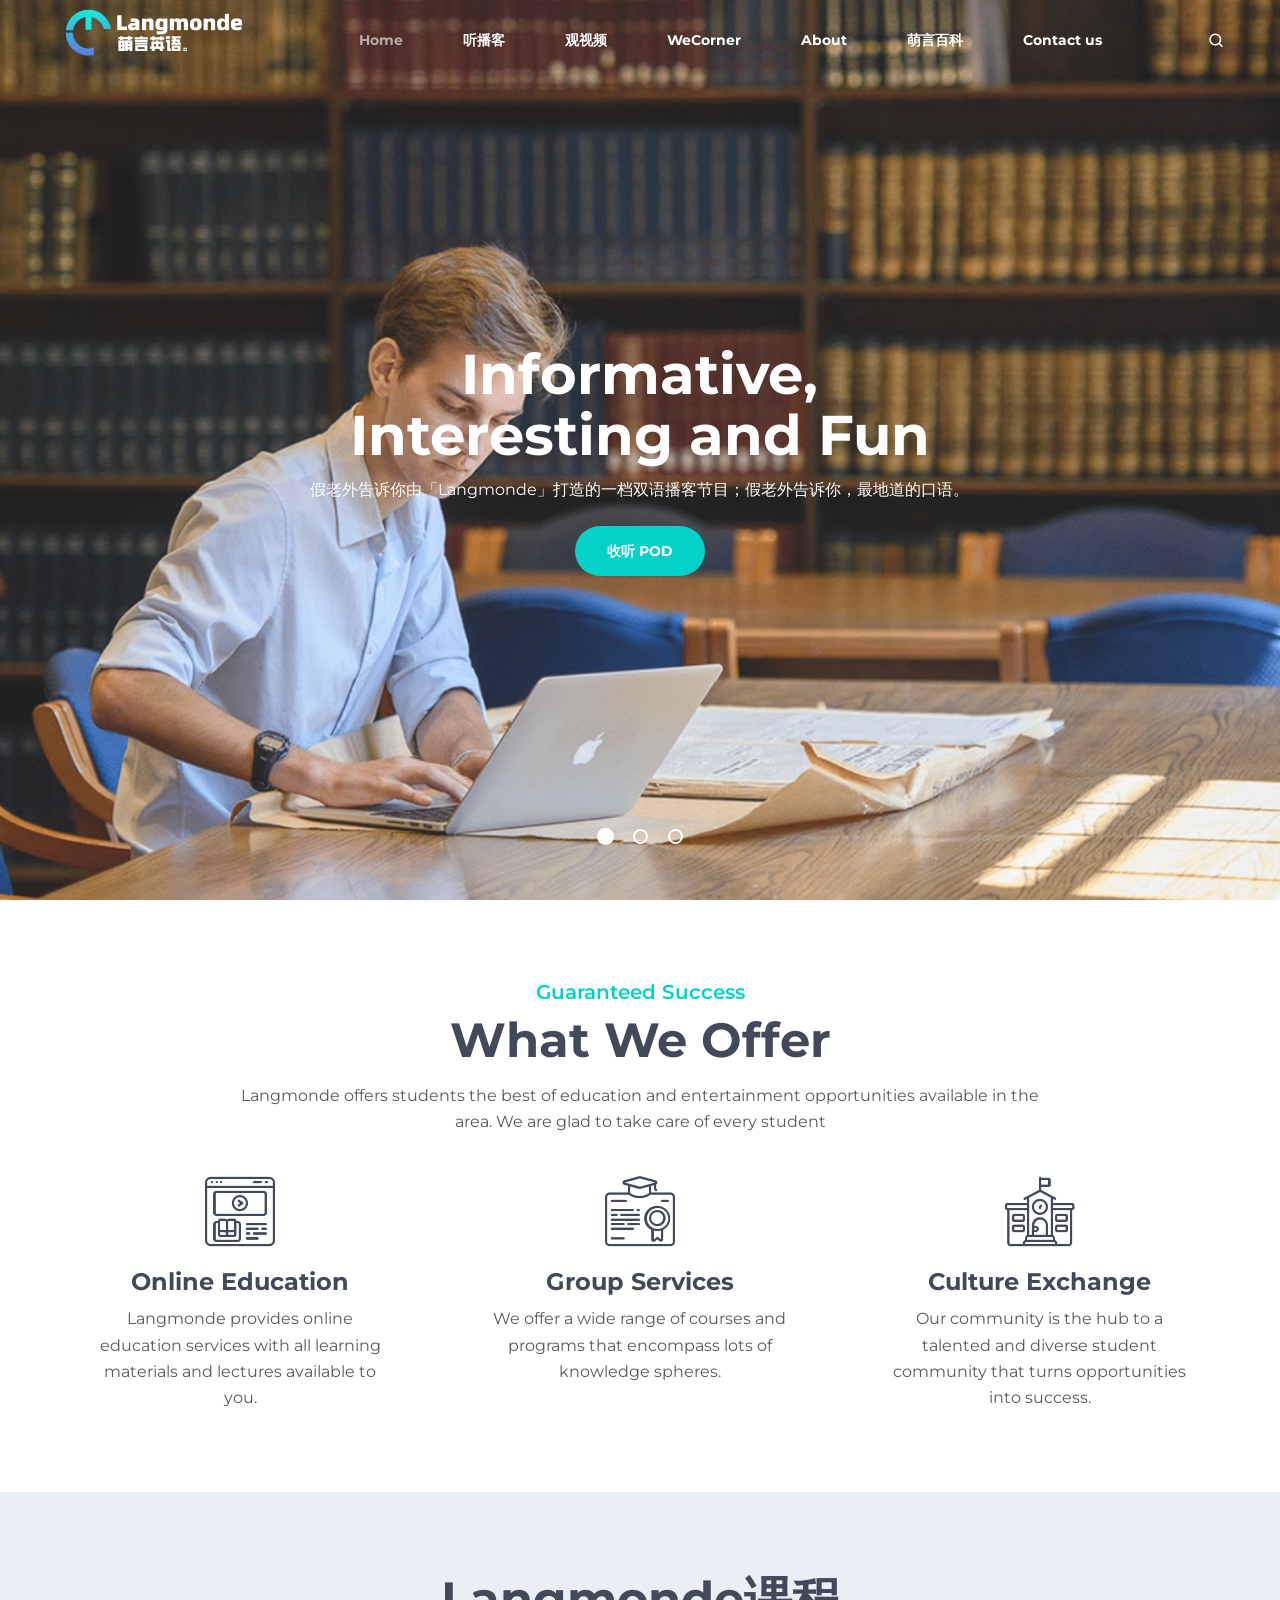
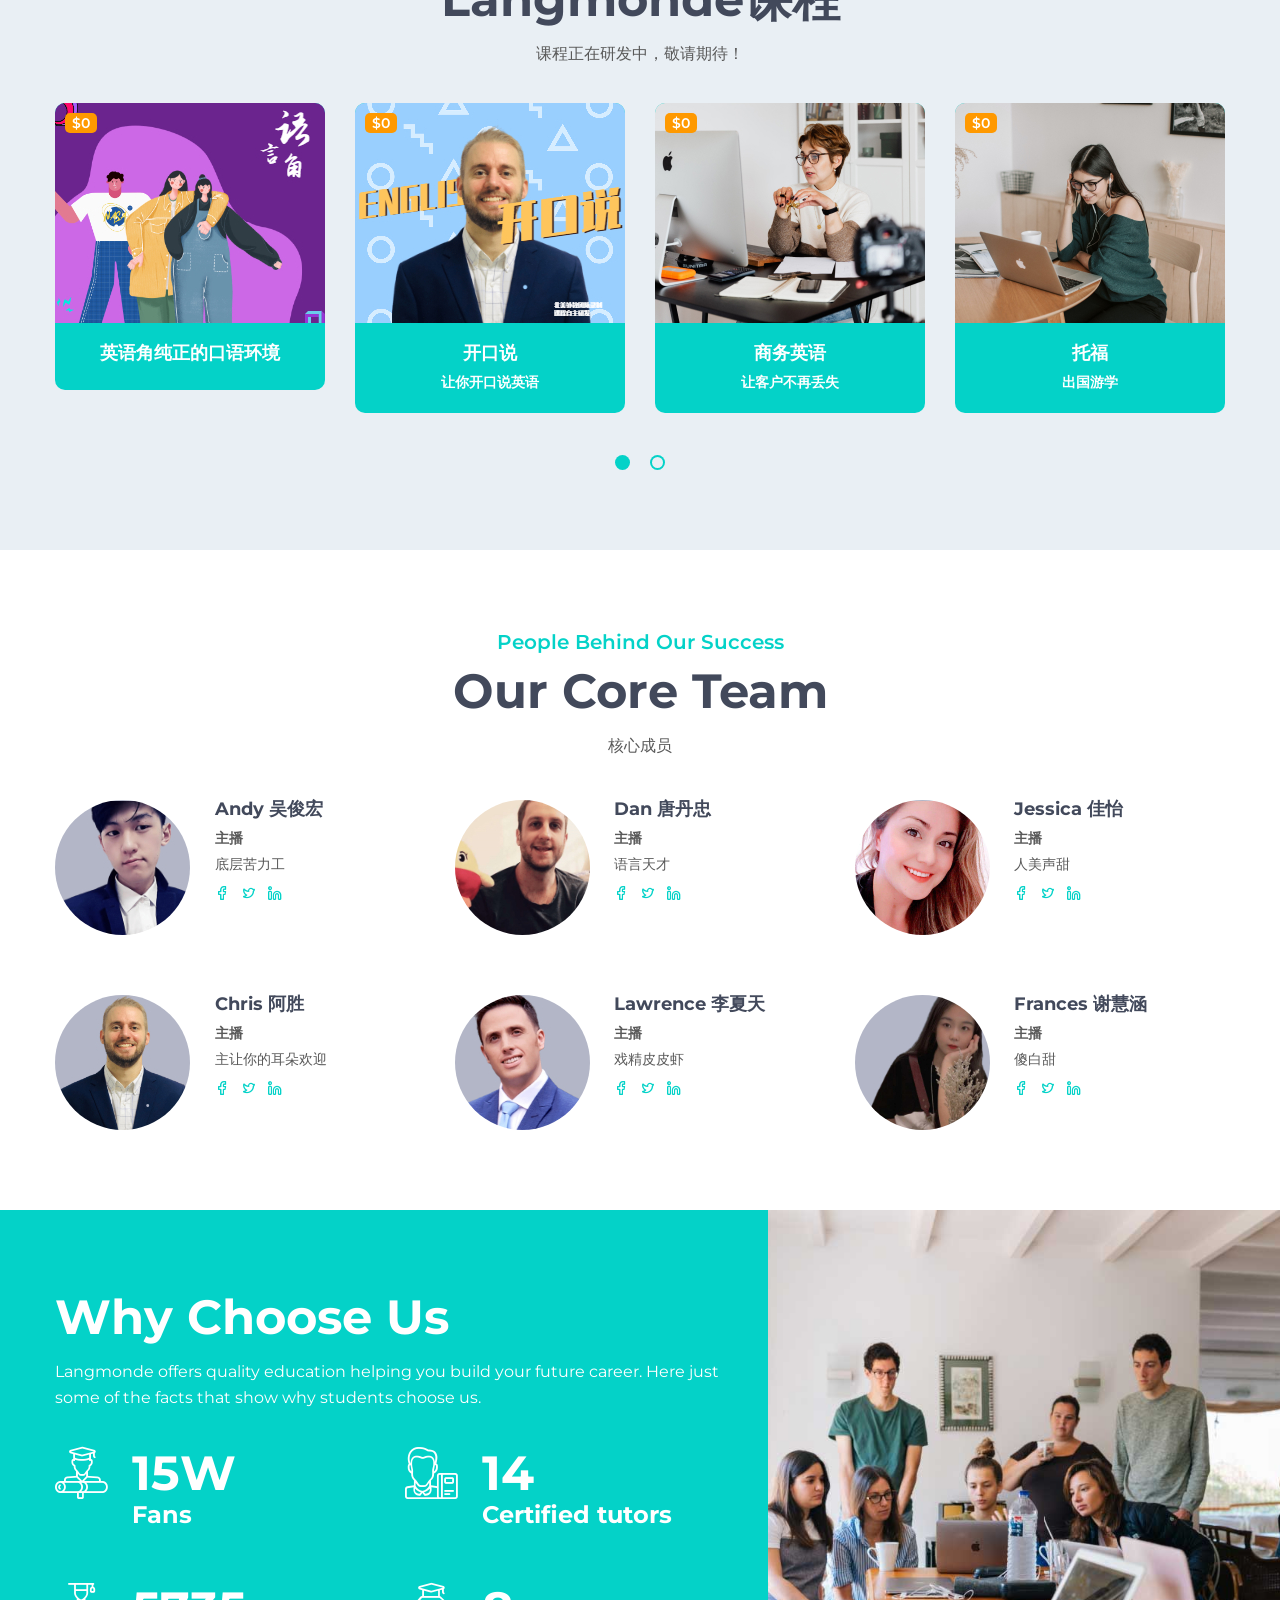
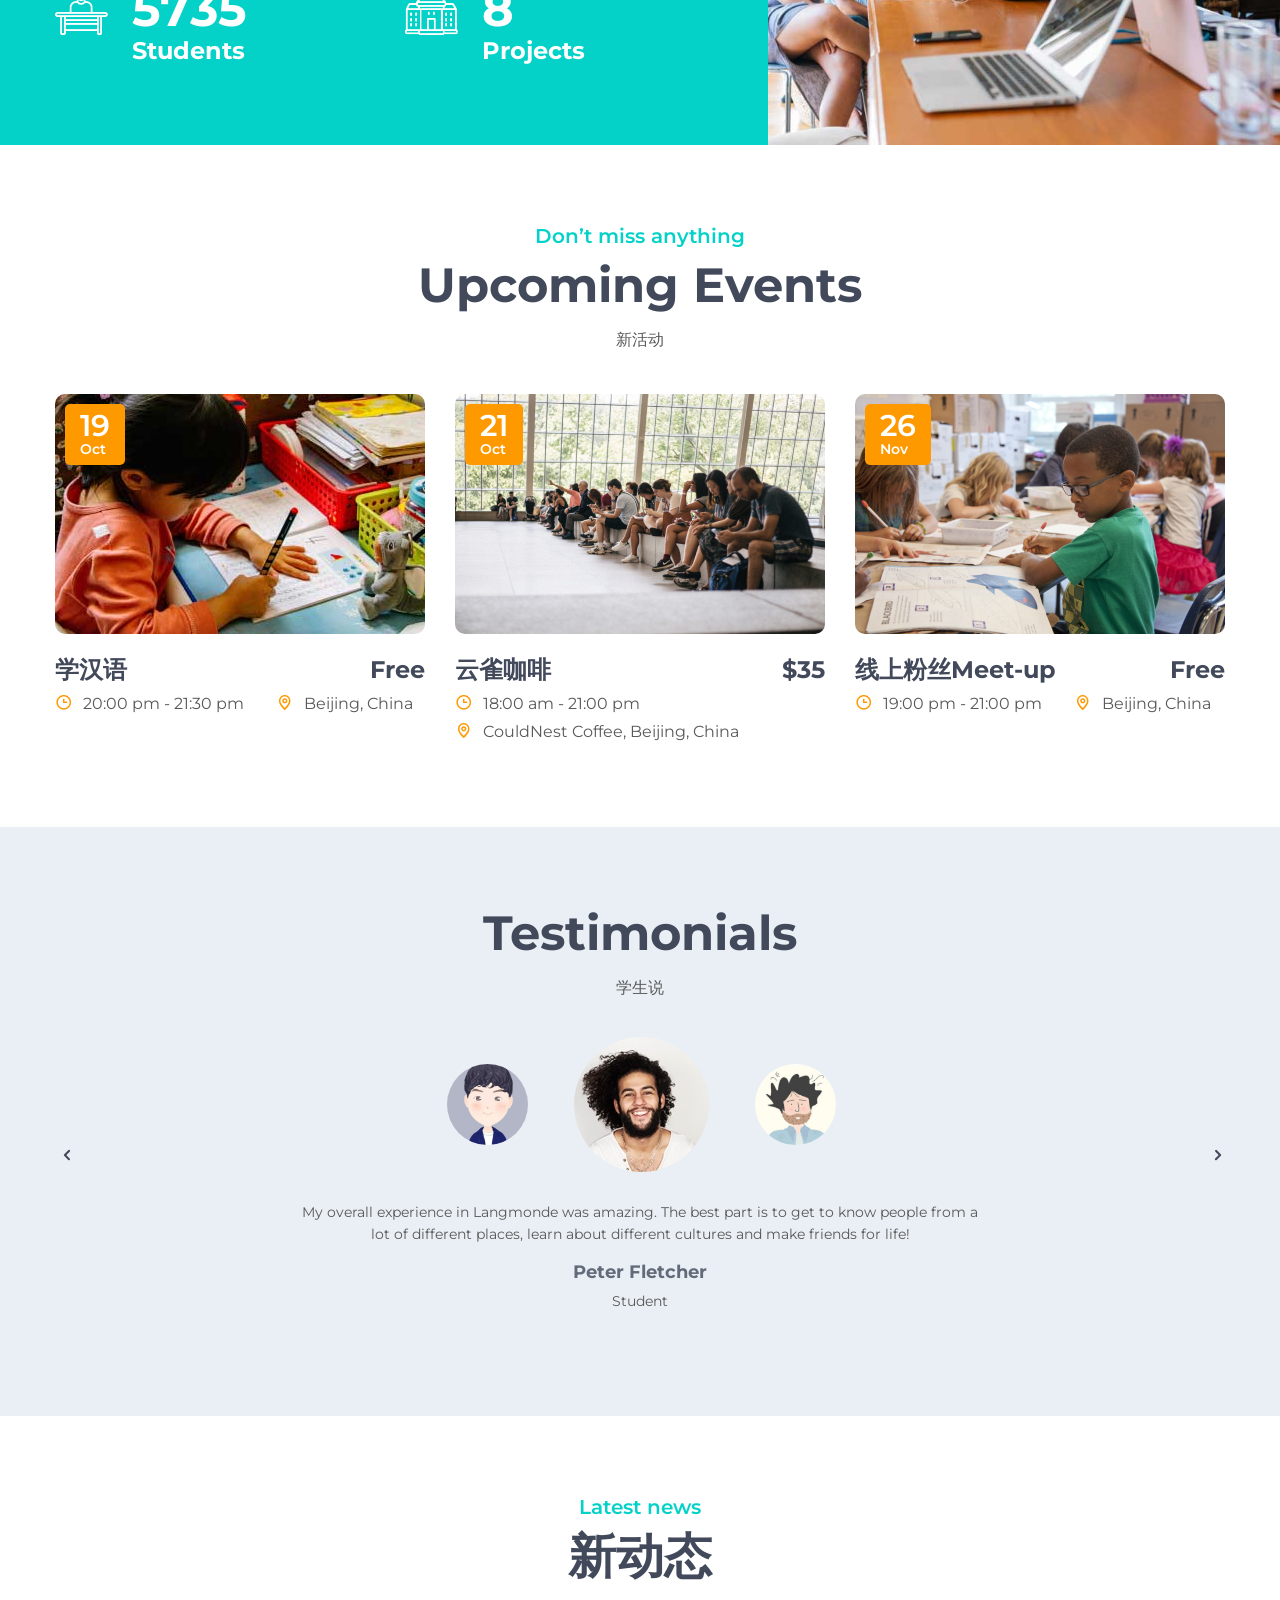
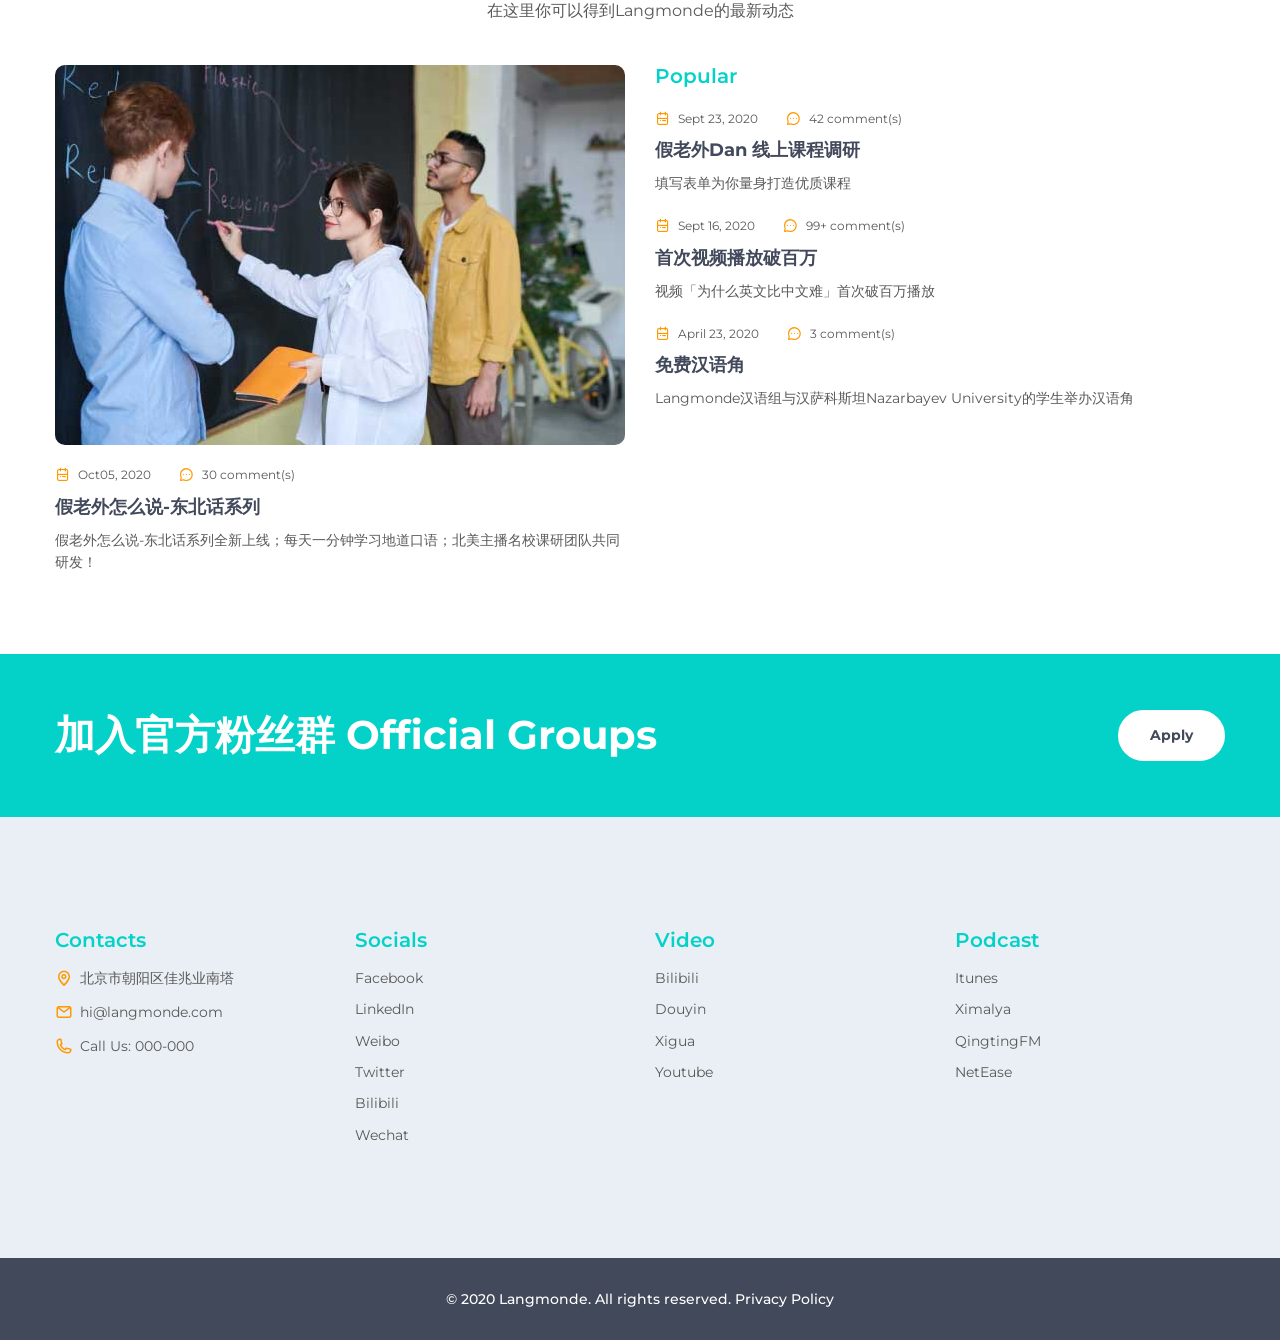
==== commit 760cca45: "Update index.html" ====
--- a/index.html
+++ b/index.html
@@ -173,7 +173,7 @@
                       <div class="price-box-tag">$0</div>
                     </div>
                     <div class="price-box-body">
-                      <div class="price-box-title h6"><a href="http://wecorner.langmonde.com">英语角</a></div>
+                      <div class="price-box-title h6"><a href="http://wecorner.langmonde.com">英语角</a>纯正的口语环境</div>
                       <div class="price-box-text"></div>
                     </div>
                   </div>
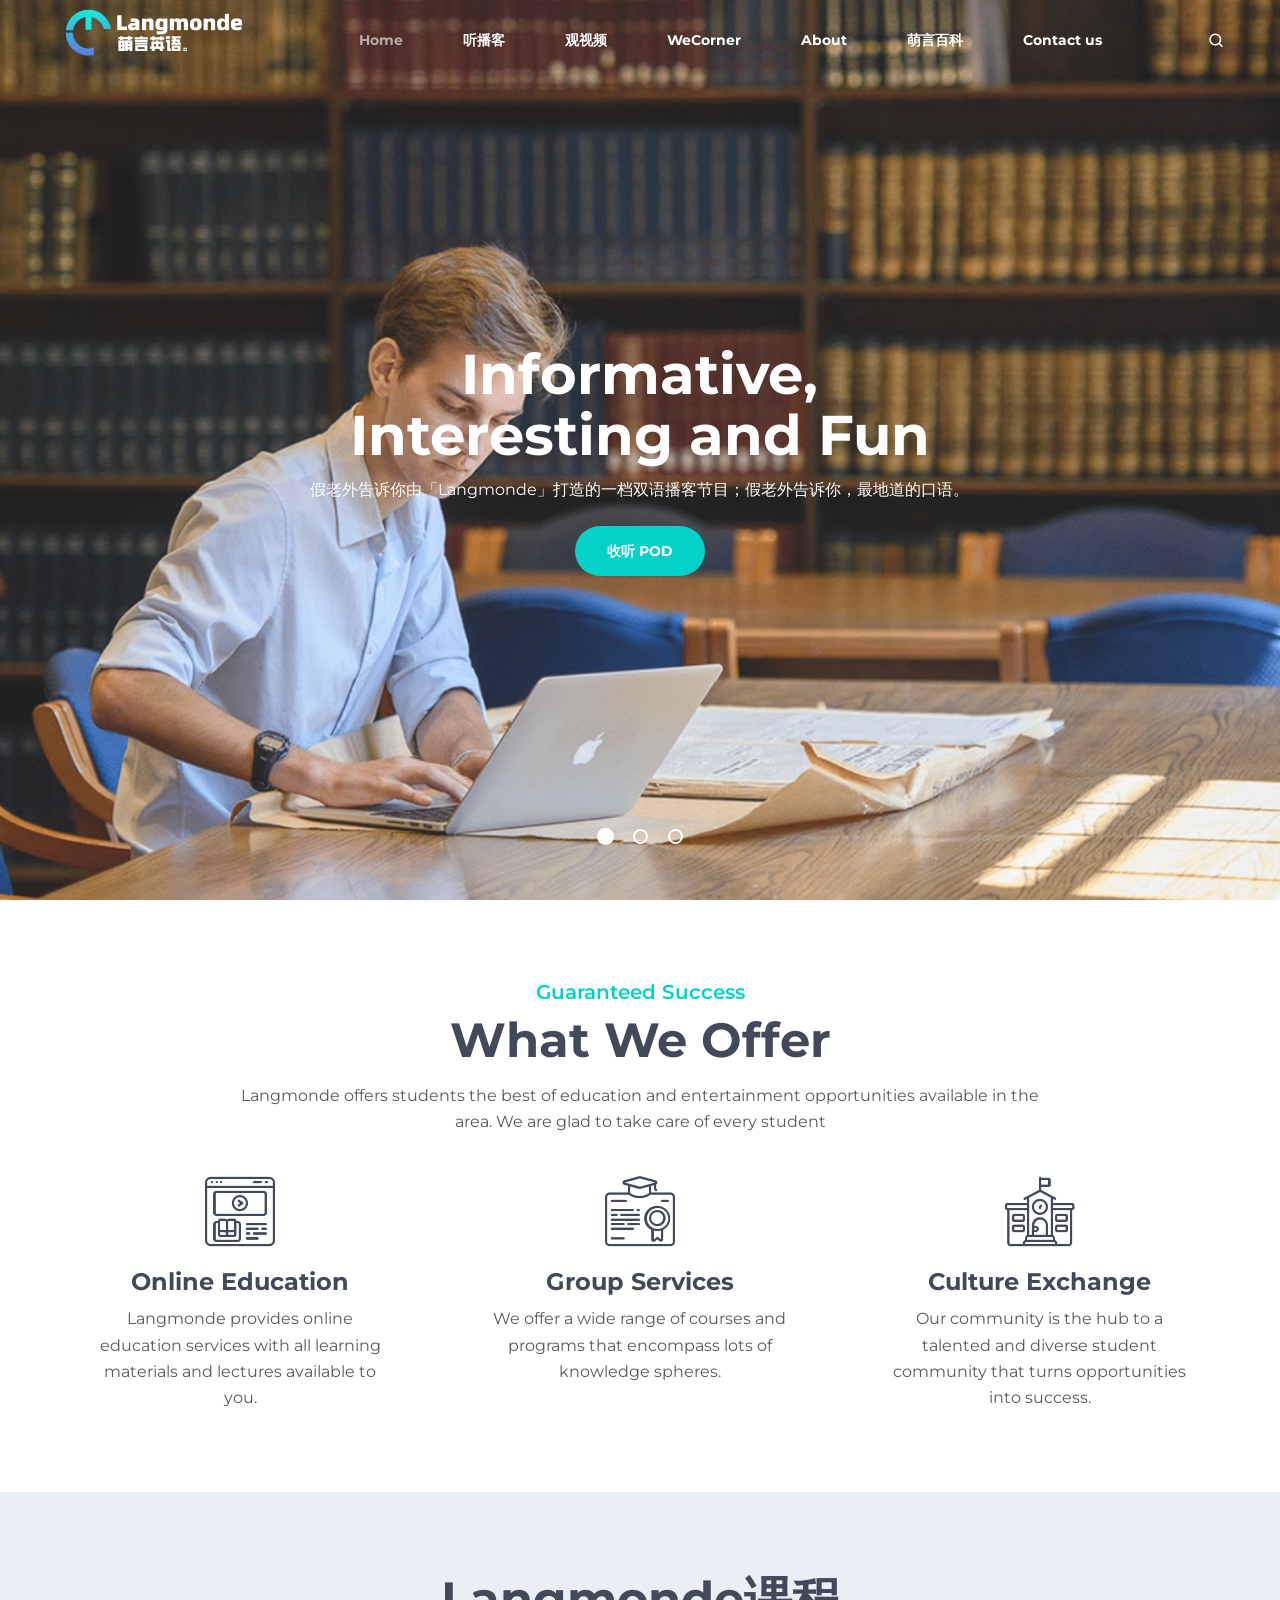
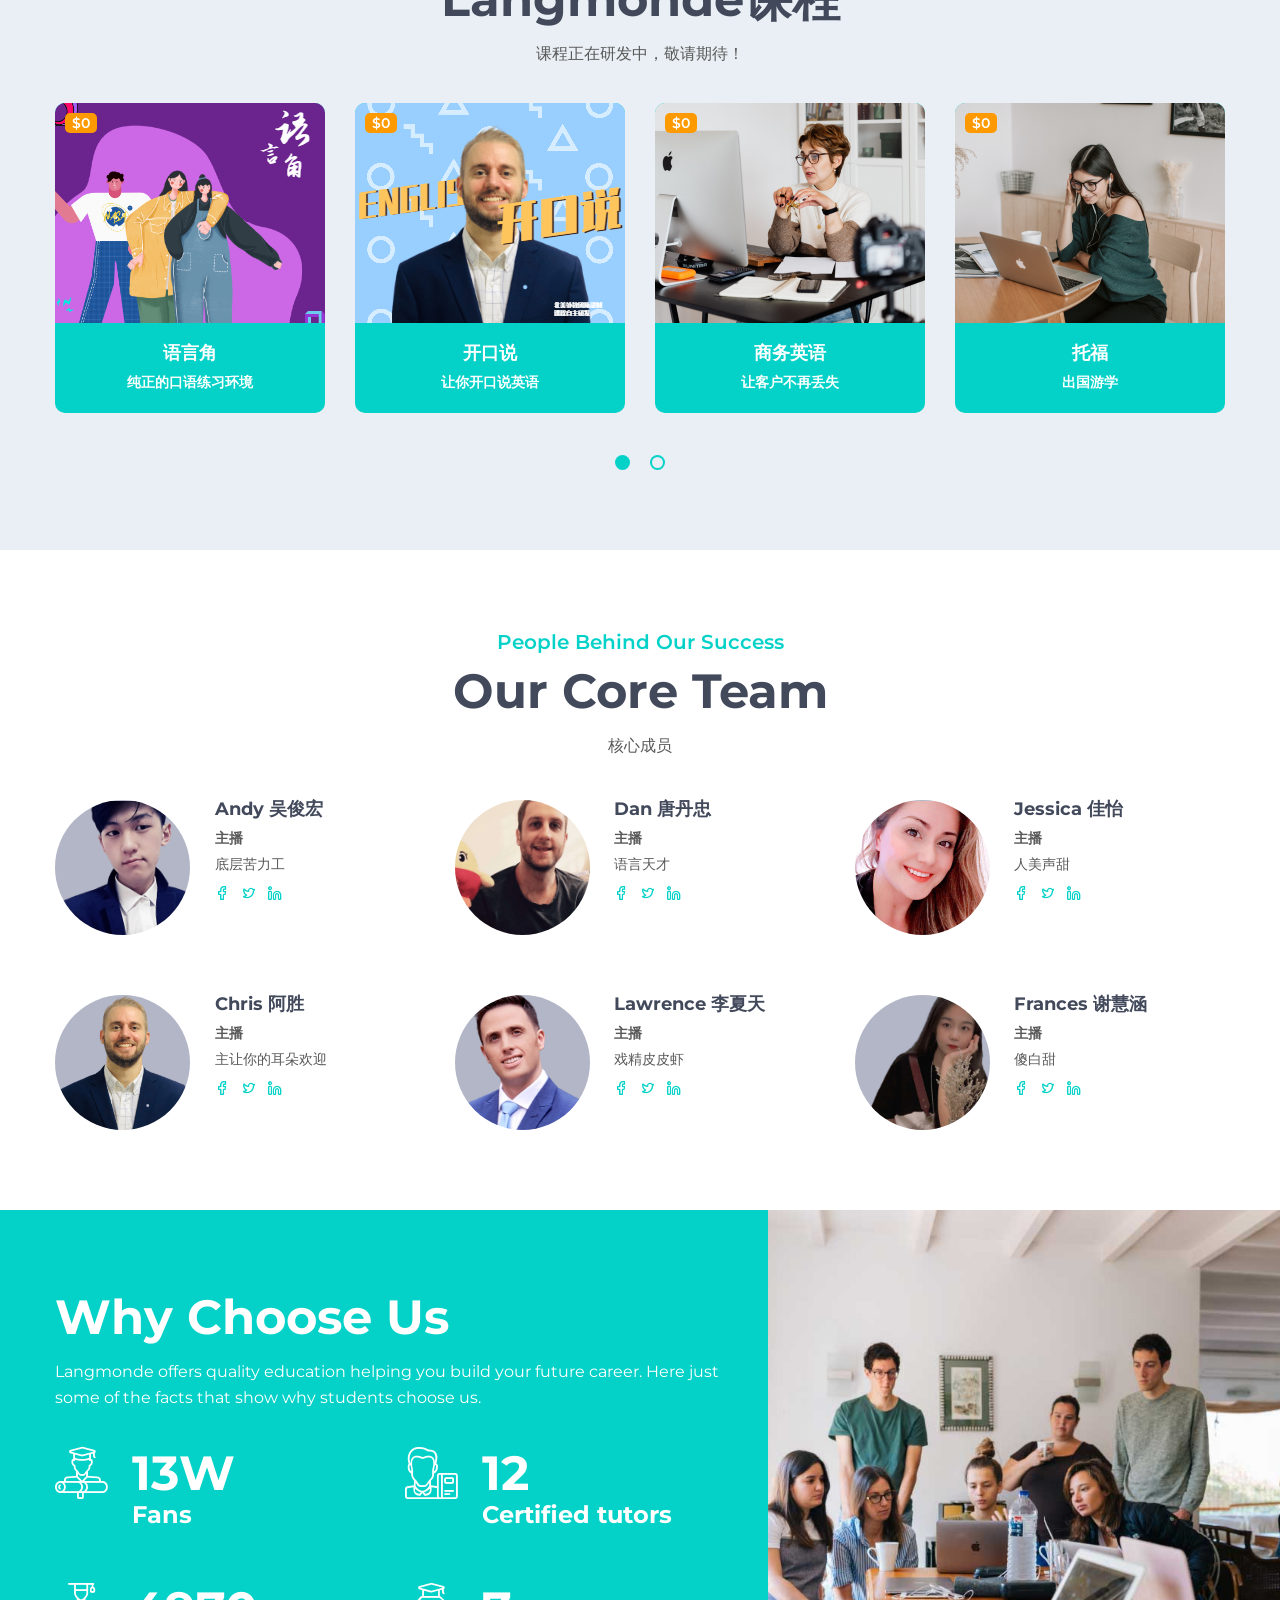
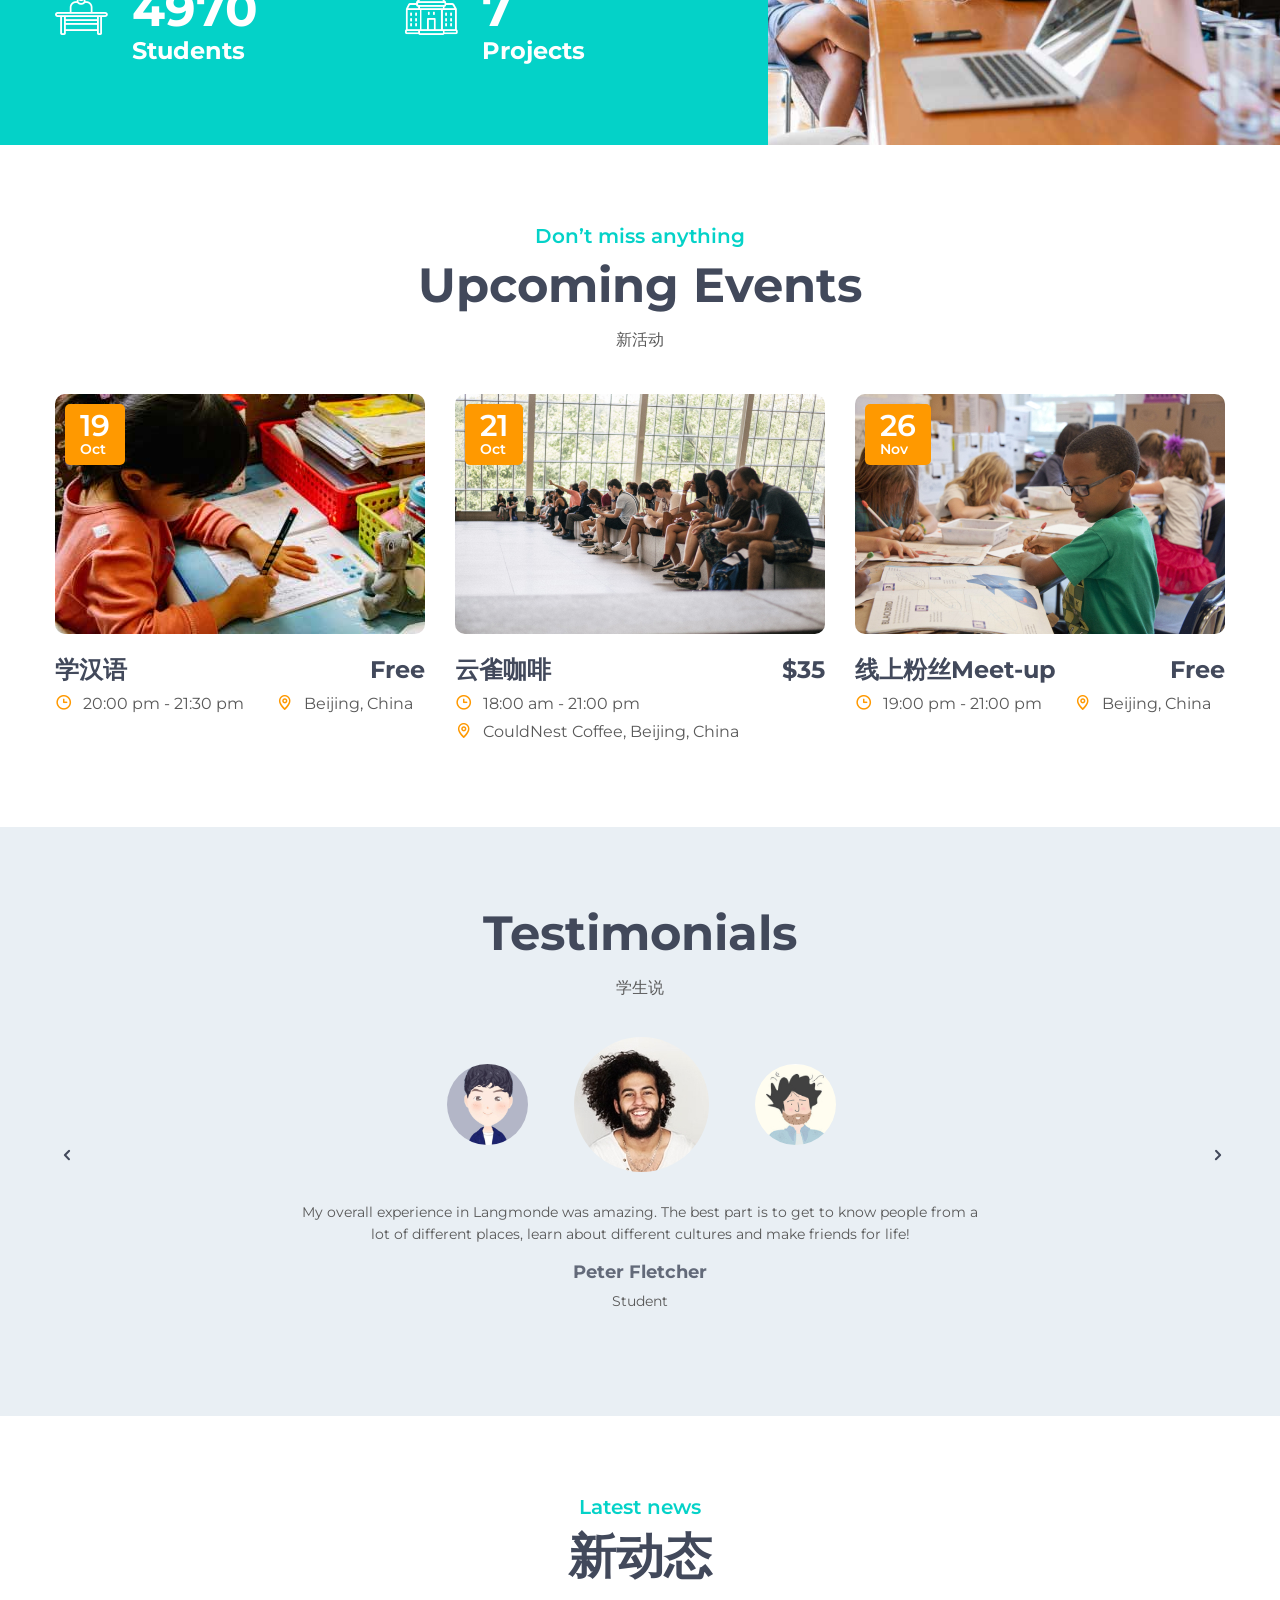
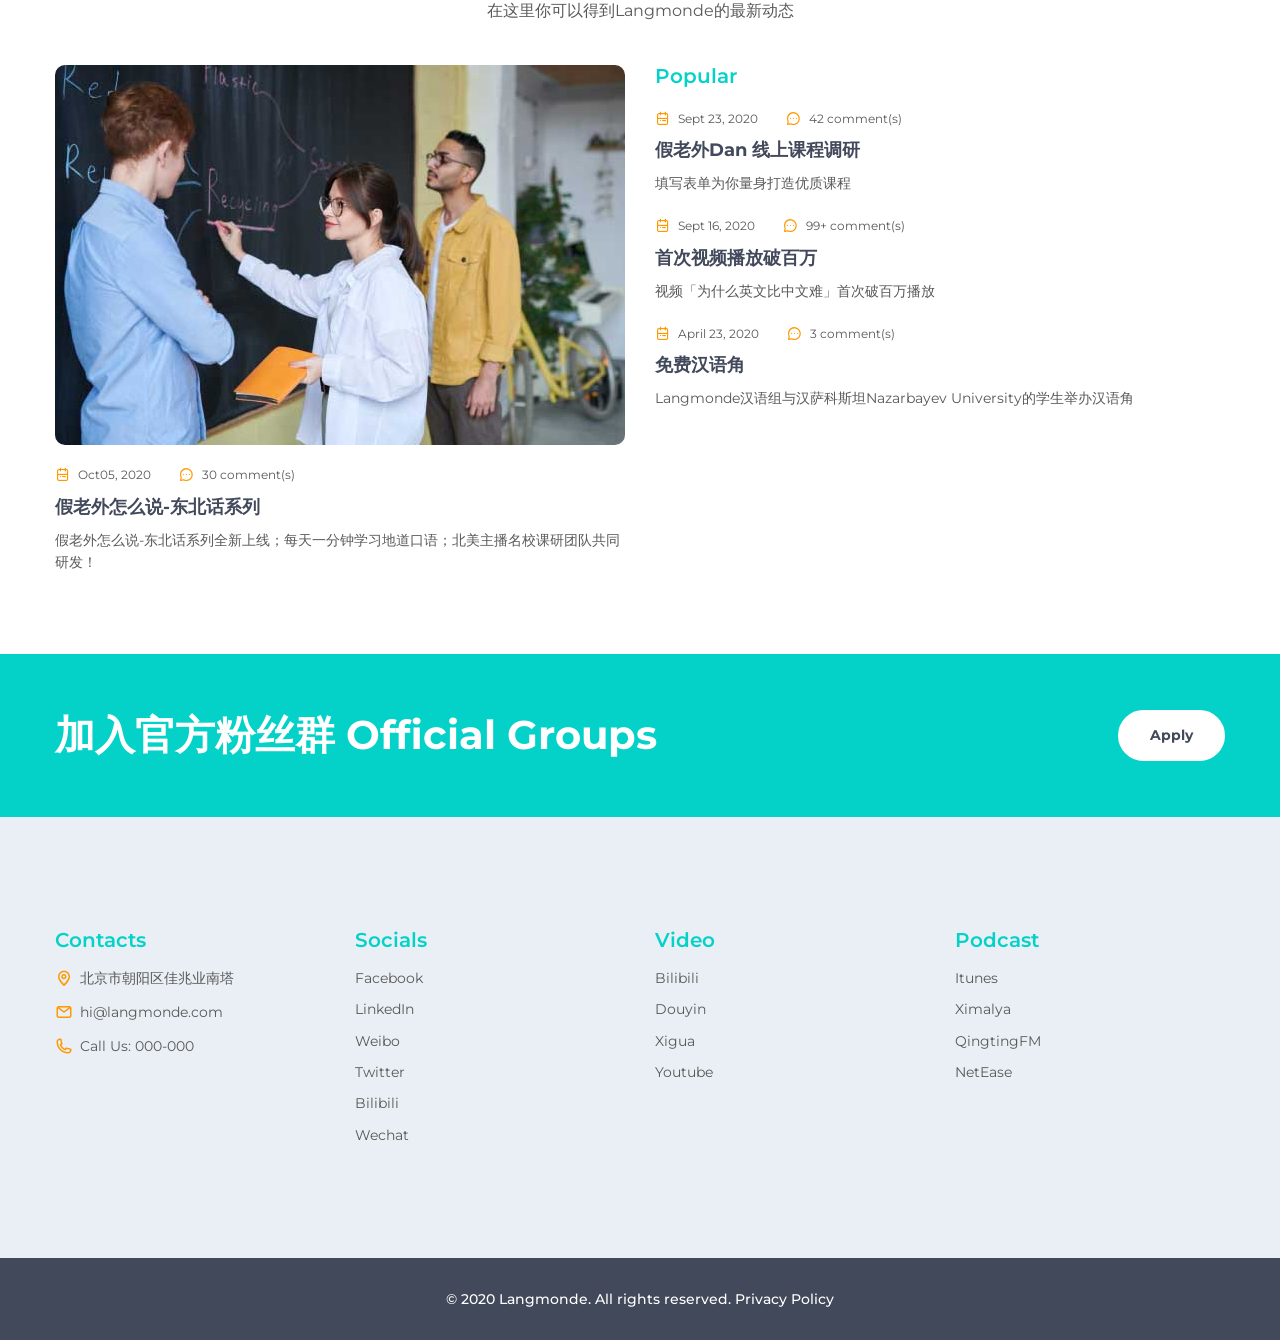
==== commit d5dcadce: "Update index.html" ====
--- a/index.html
+++ b/index.html
@@ -173,8 +173,8 @@
                       <div class="price-box-tag">$0</div>
                     </div>
                     <div class="price-box-body">
-                      <div class="price-box-title h6"><a href="http://wecorner.langmonde.com">英语角</a>纯正的口语环境</div>
-                      <div class="price-box-text"></div>
+                      <div class="price-box-title h6"><a href="http://wecorner.langmonde.com"></a>语言角</div>
+                      <div class="price-box-text">纯正的口语练习环境</div>
                     </div>
                   </div>
                   <!-- Price box-->
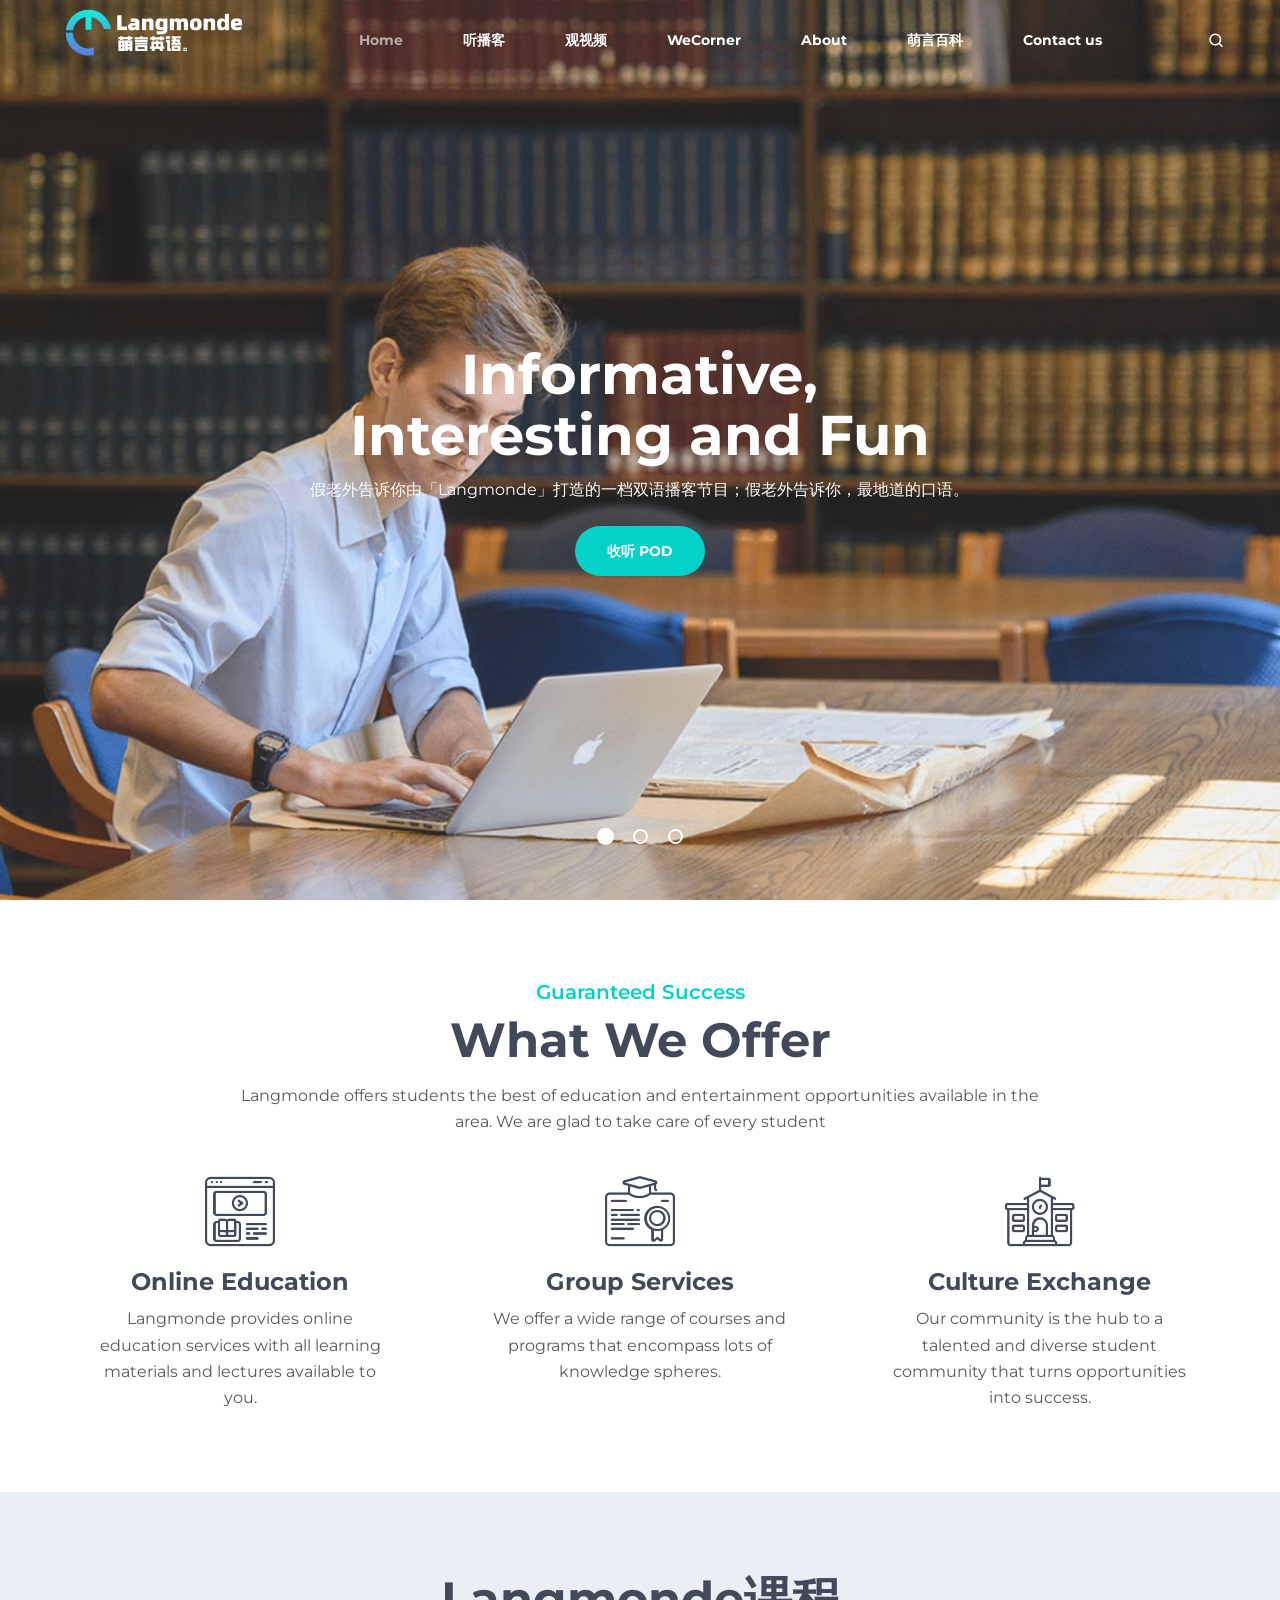
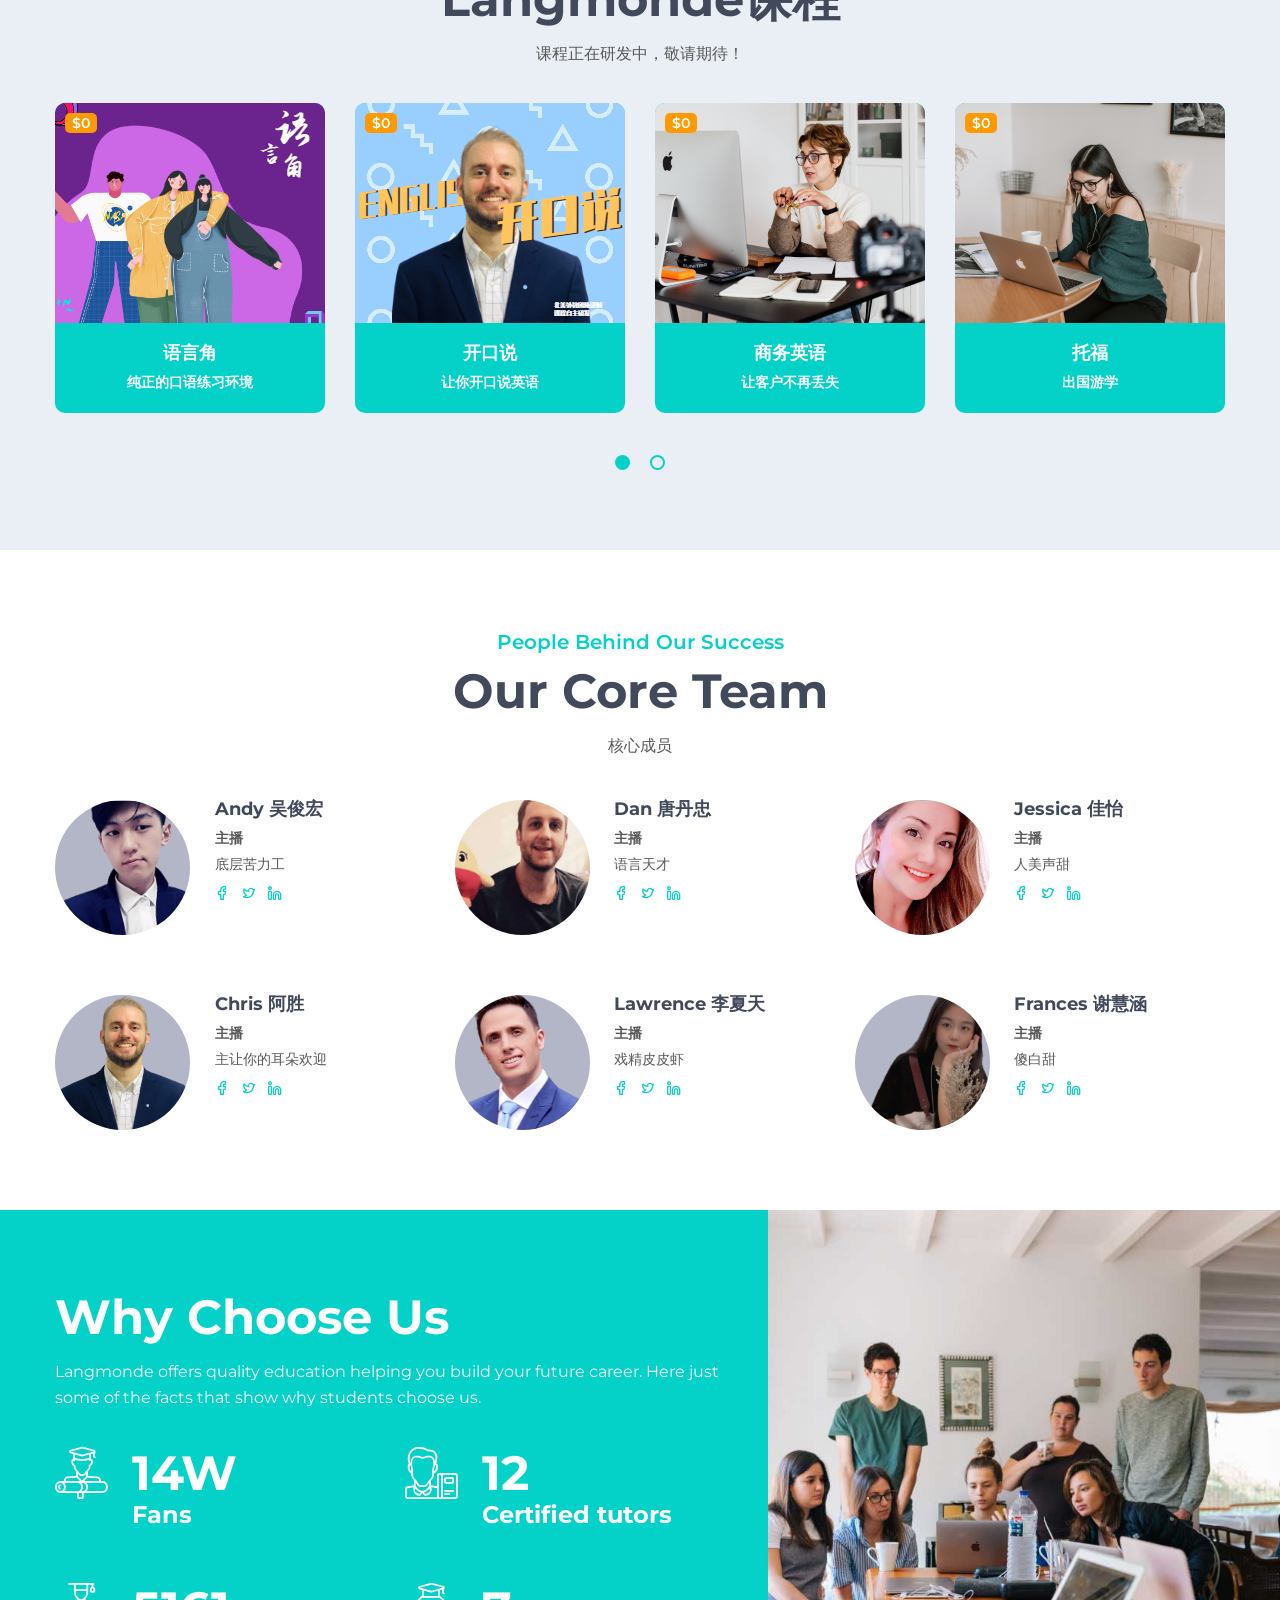
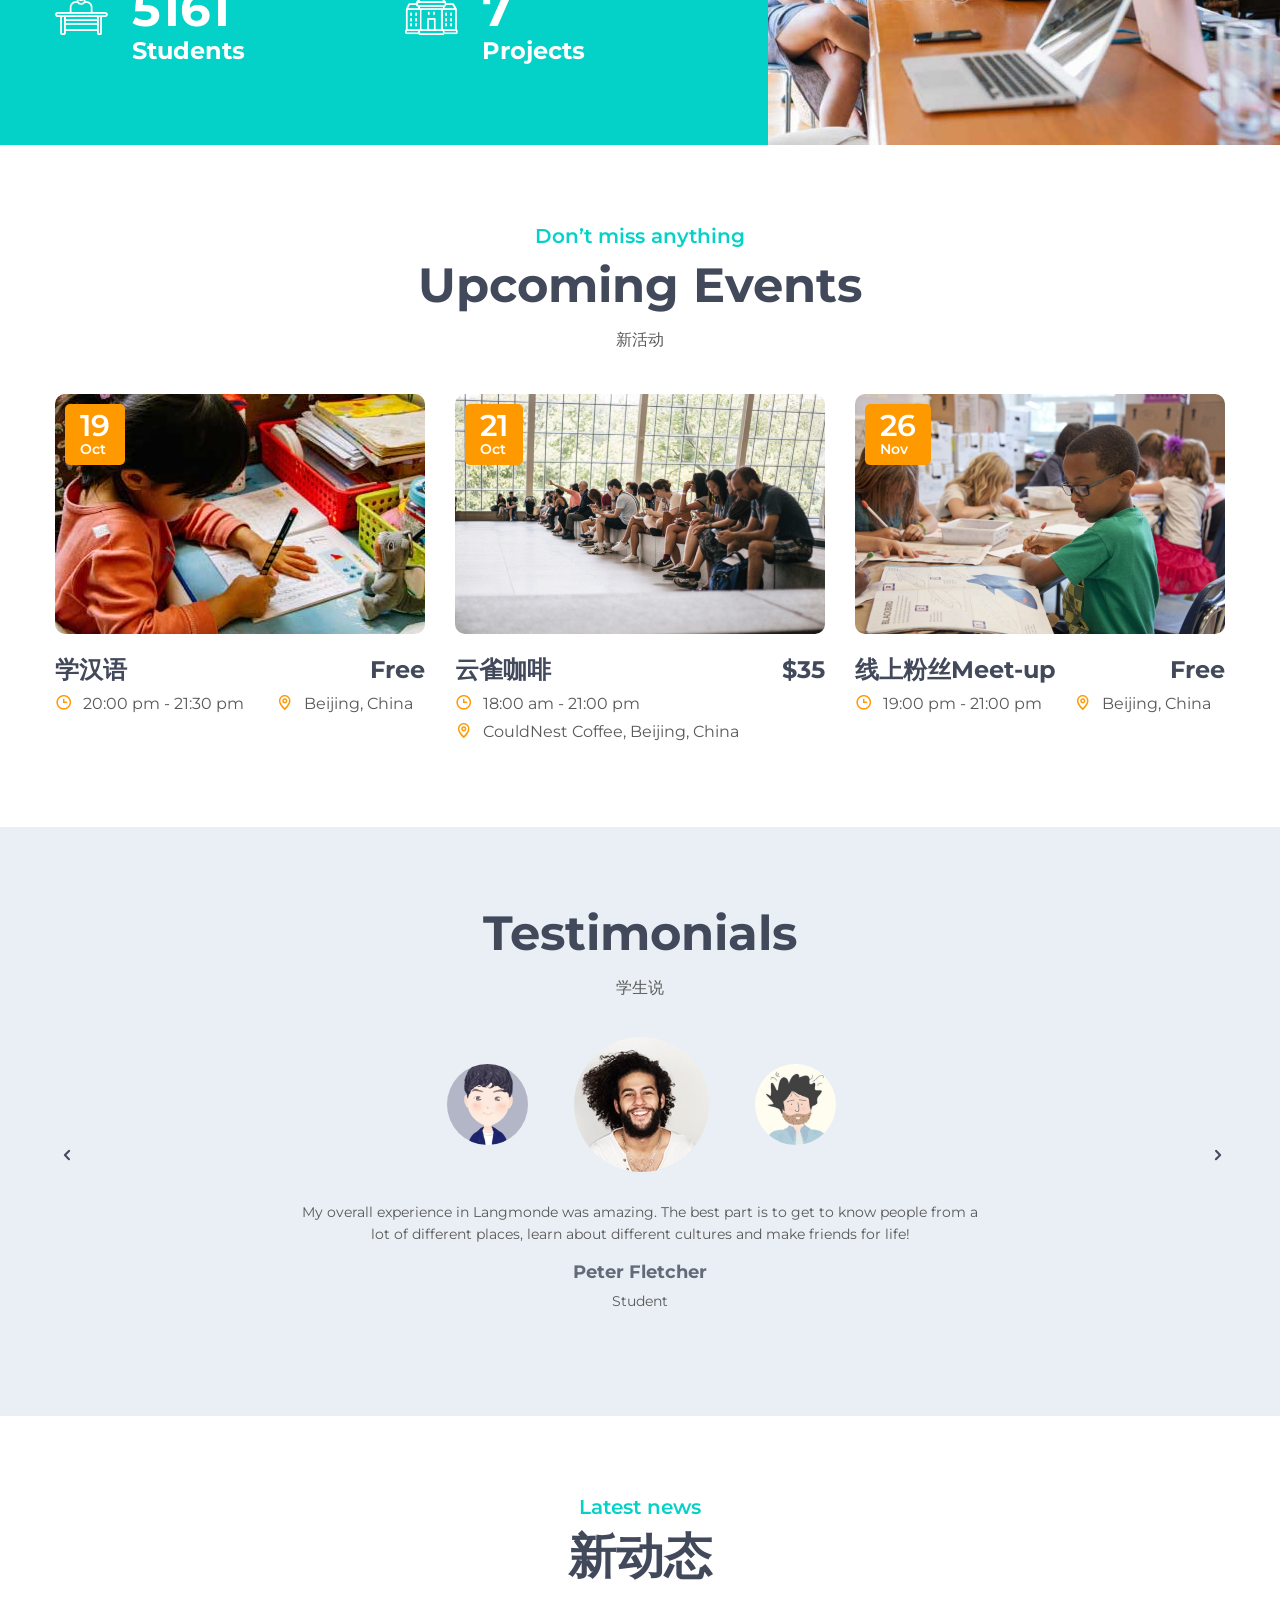
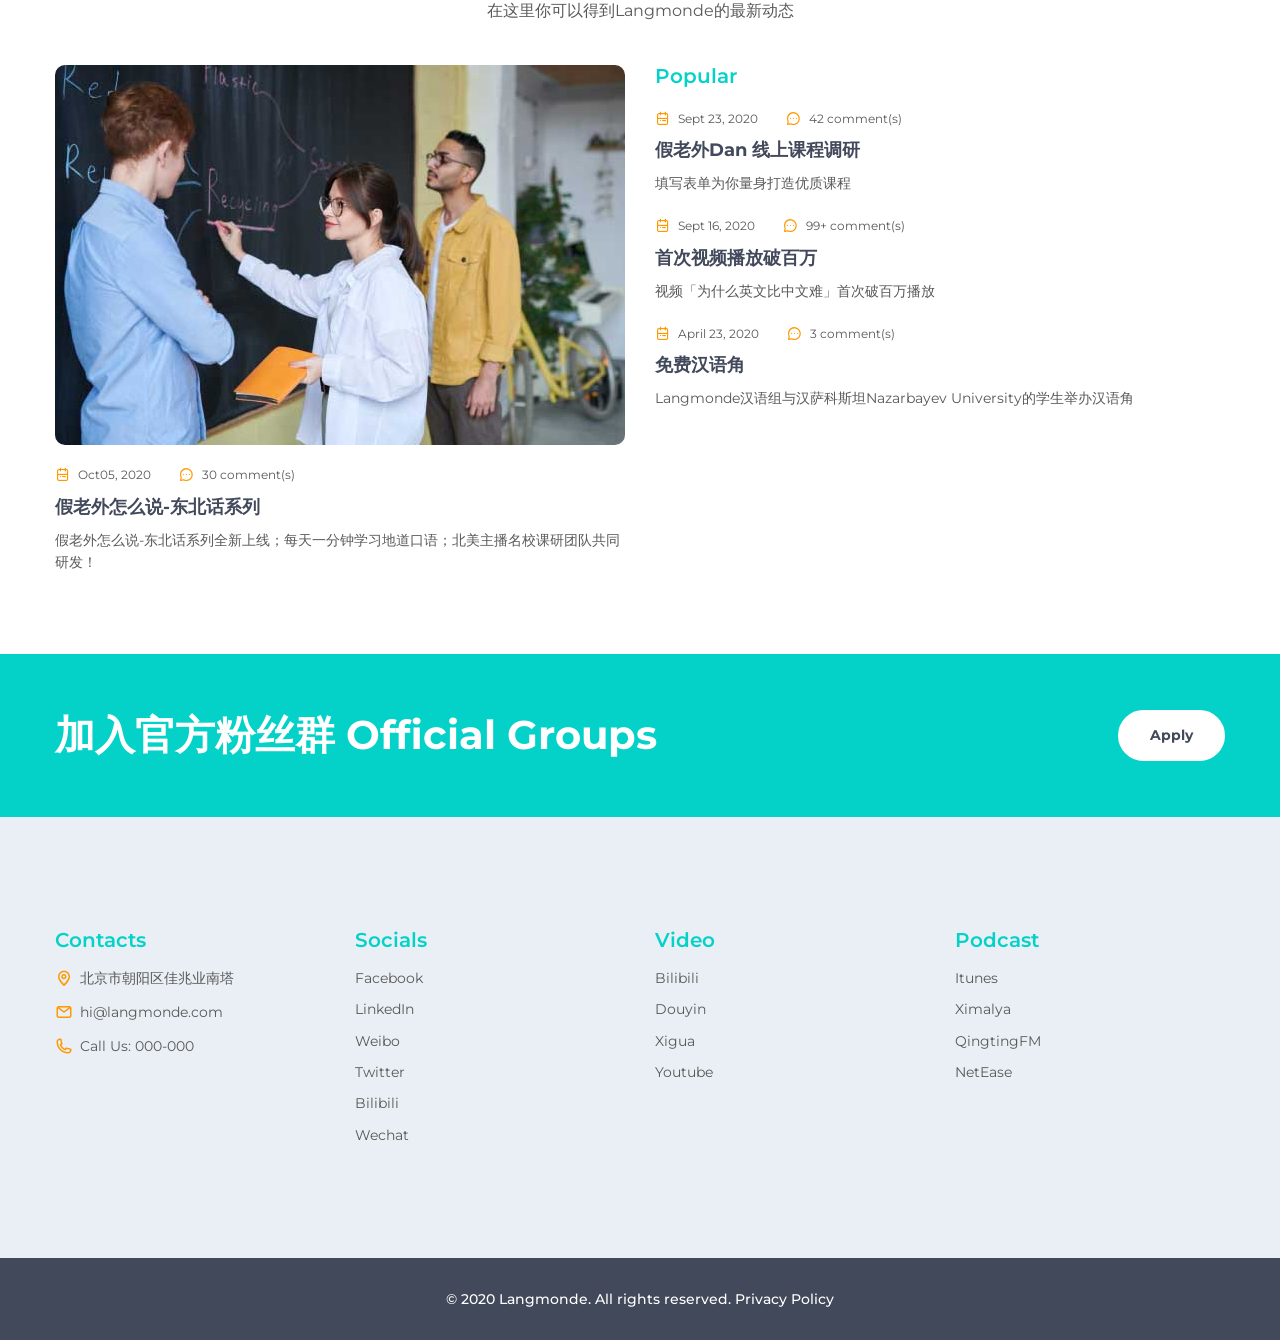
==== commit 36bff5a7: "Update index.html" ====
--- a/index.html
+++ b/index.html
@@ -1,12 +1,12 @@
 <!DOCTYPE html>
 <html lang="en">
   <head>
-    <title>Langmonde萌言英语 有趣，有用，有温度。</title>
+    <title>Langmonde萌言英语-一个，有趣，有用，有温度的语言学习平台。</title>
     <meta charset="utf-8">
     <meta name="viewport" content="width=device-width, height=device-height, initial-scale=1.0">
     <meta http-equiv="X-UA-Compatible" content="IE=edge">
-    <meta property="og:title" content="Langmonde萌言英语 有趣，有用，有温度。">
-    <meta property="og:description"Langmonde萌言英语 有趣，有用，有温度。">
+    <meta property="og:title" content="Langmonde萌言英语-一个，有趣，有用，有温度的语言学习平台。">
+    <meta property="og:description"Langmonde萌言英语-一个，有趣，有用，有温度的语言学习平台。">
     <meta property="og:image" content="http://digipunk.netii.net/images/radar.gif">
     <meta property="og:url" content="http://digipunk.netii.net">
     <link rel="icon" href="images/favicon.ico" type="image/x-icon">
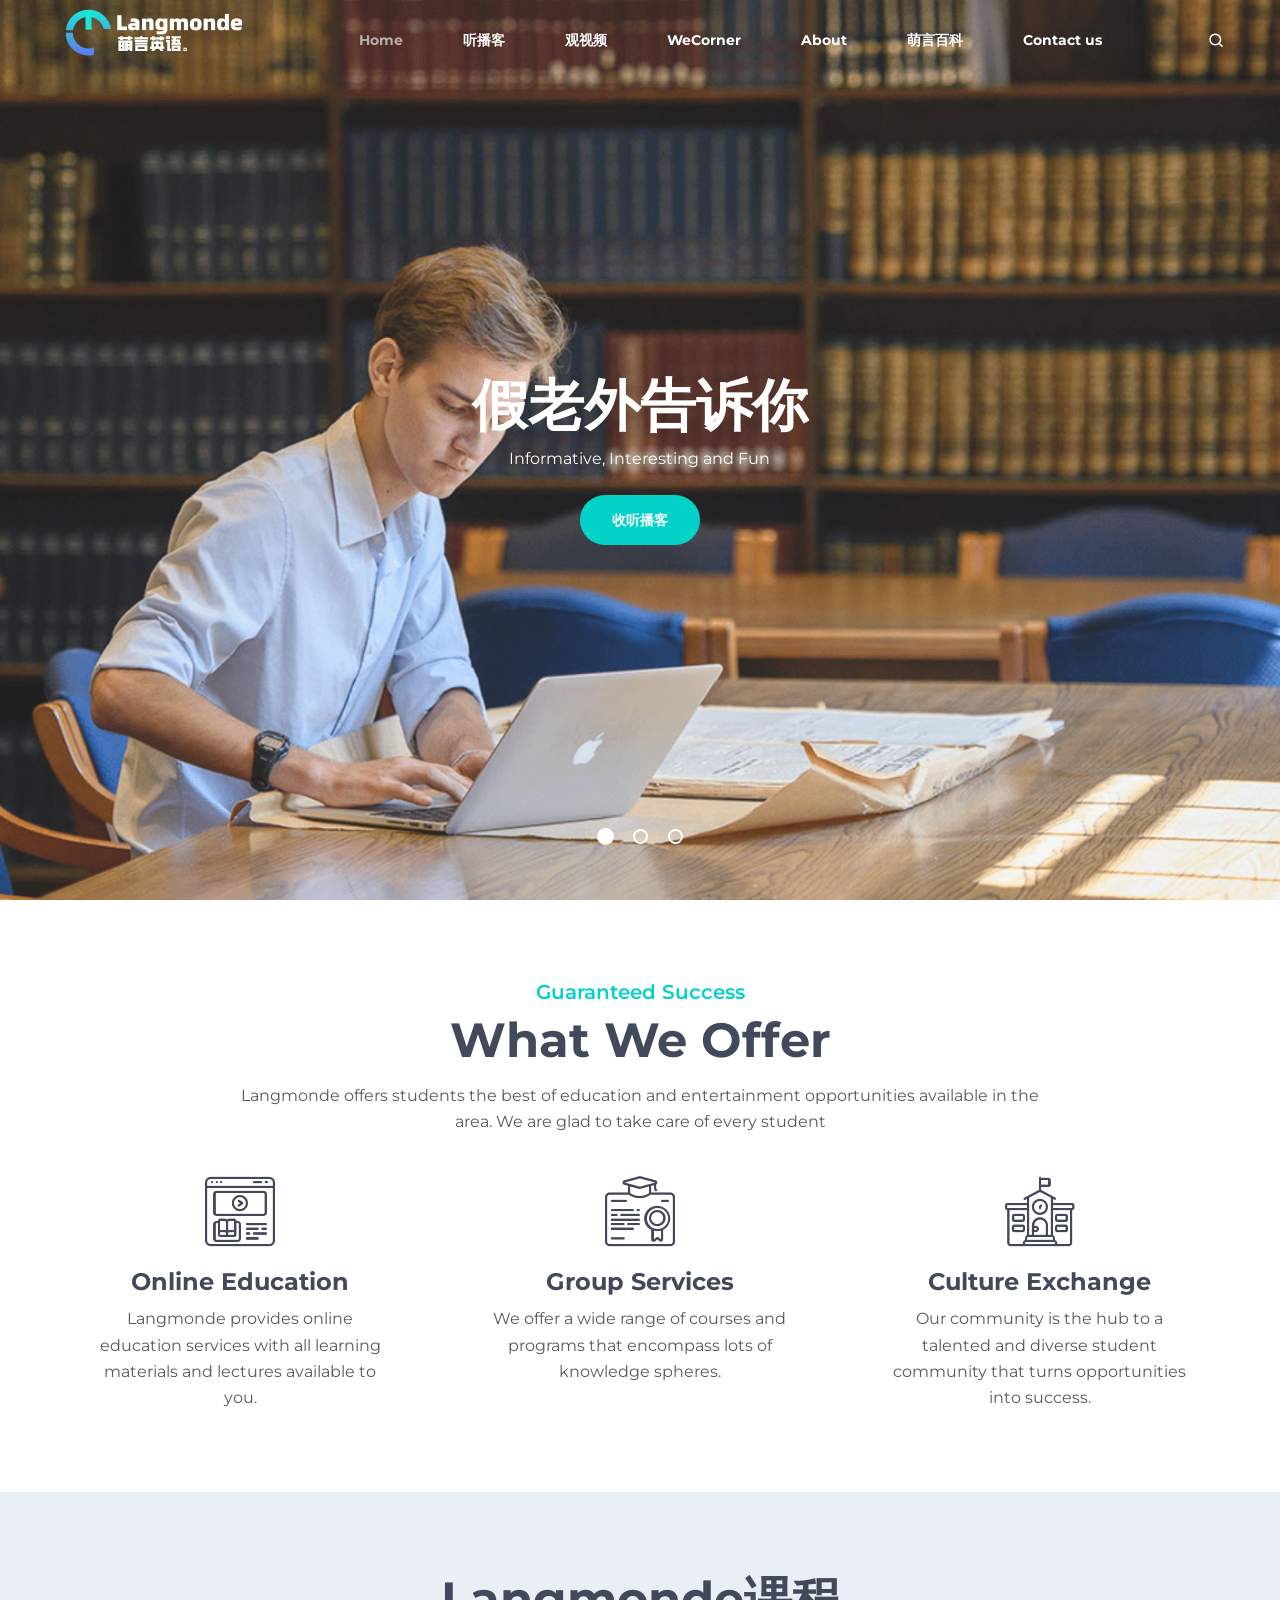
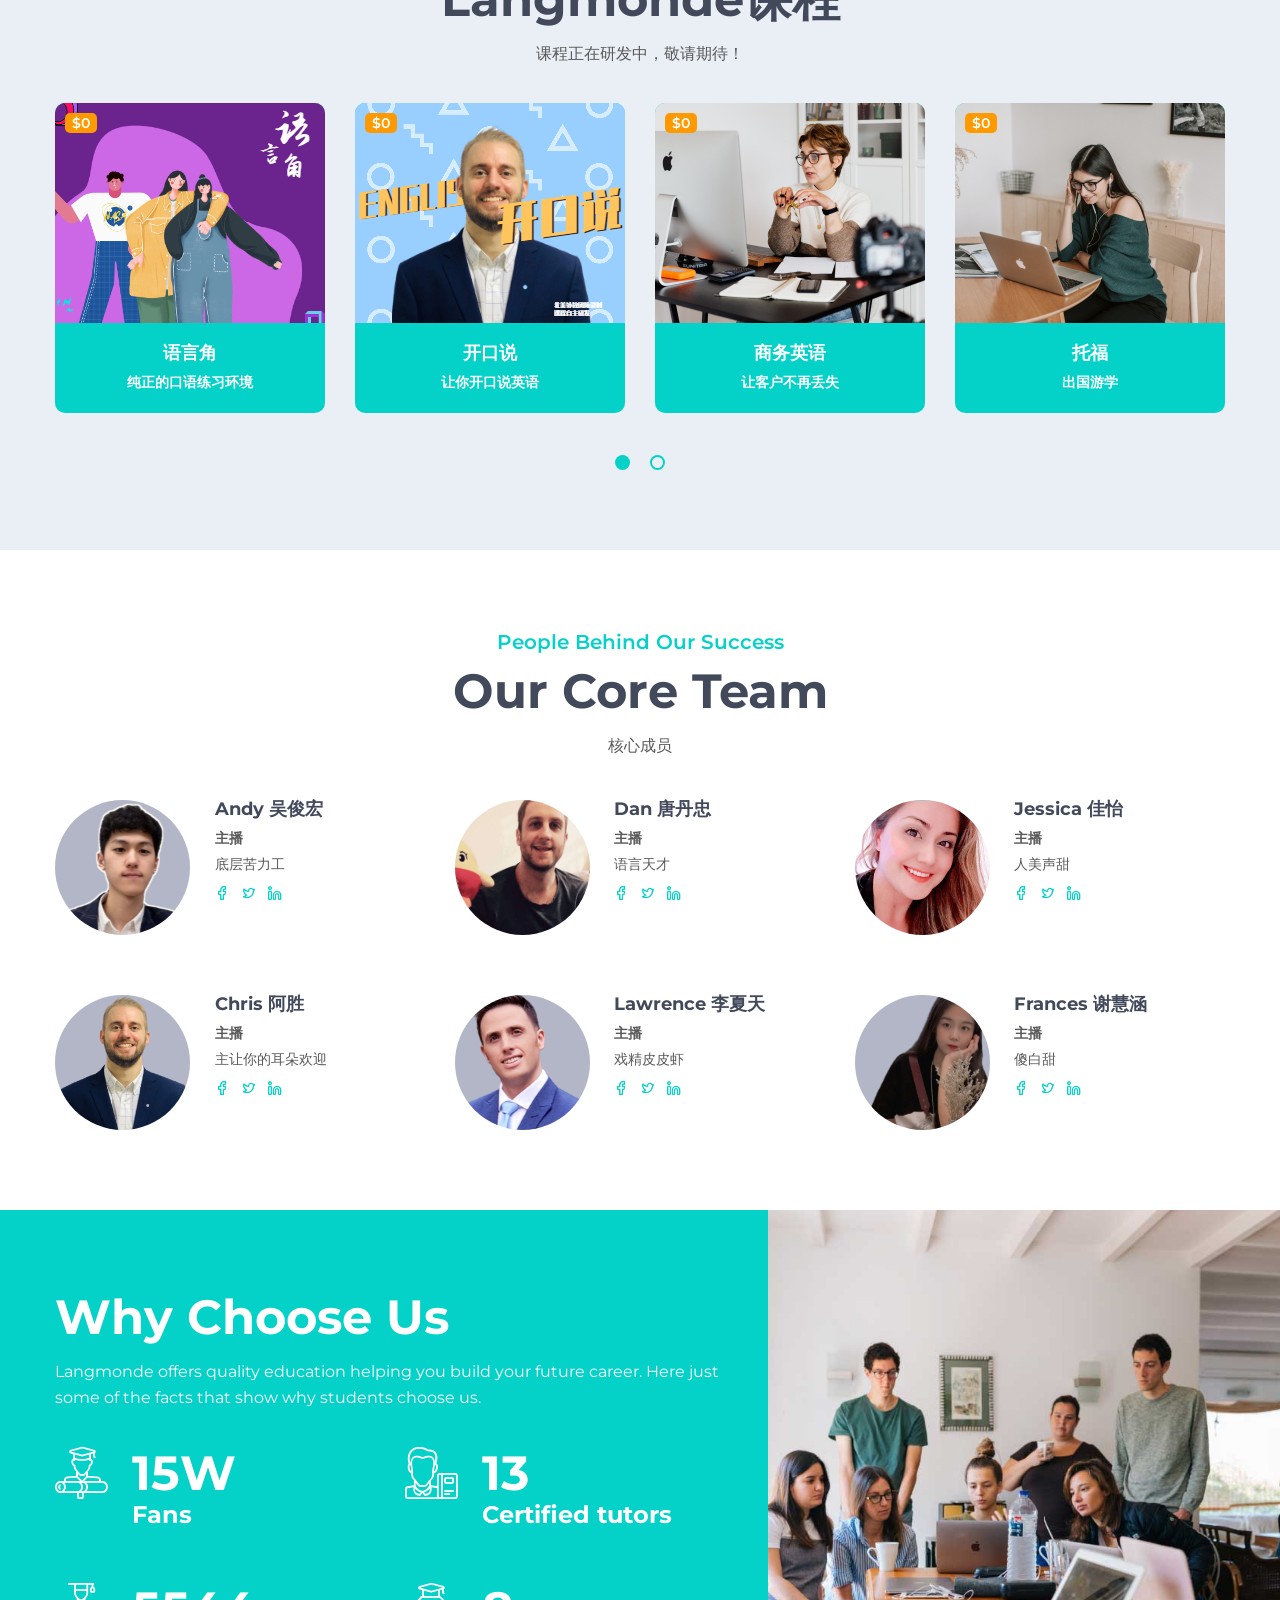
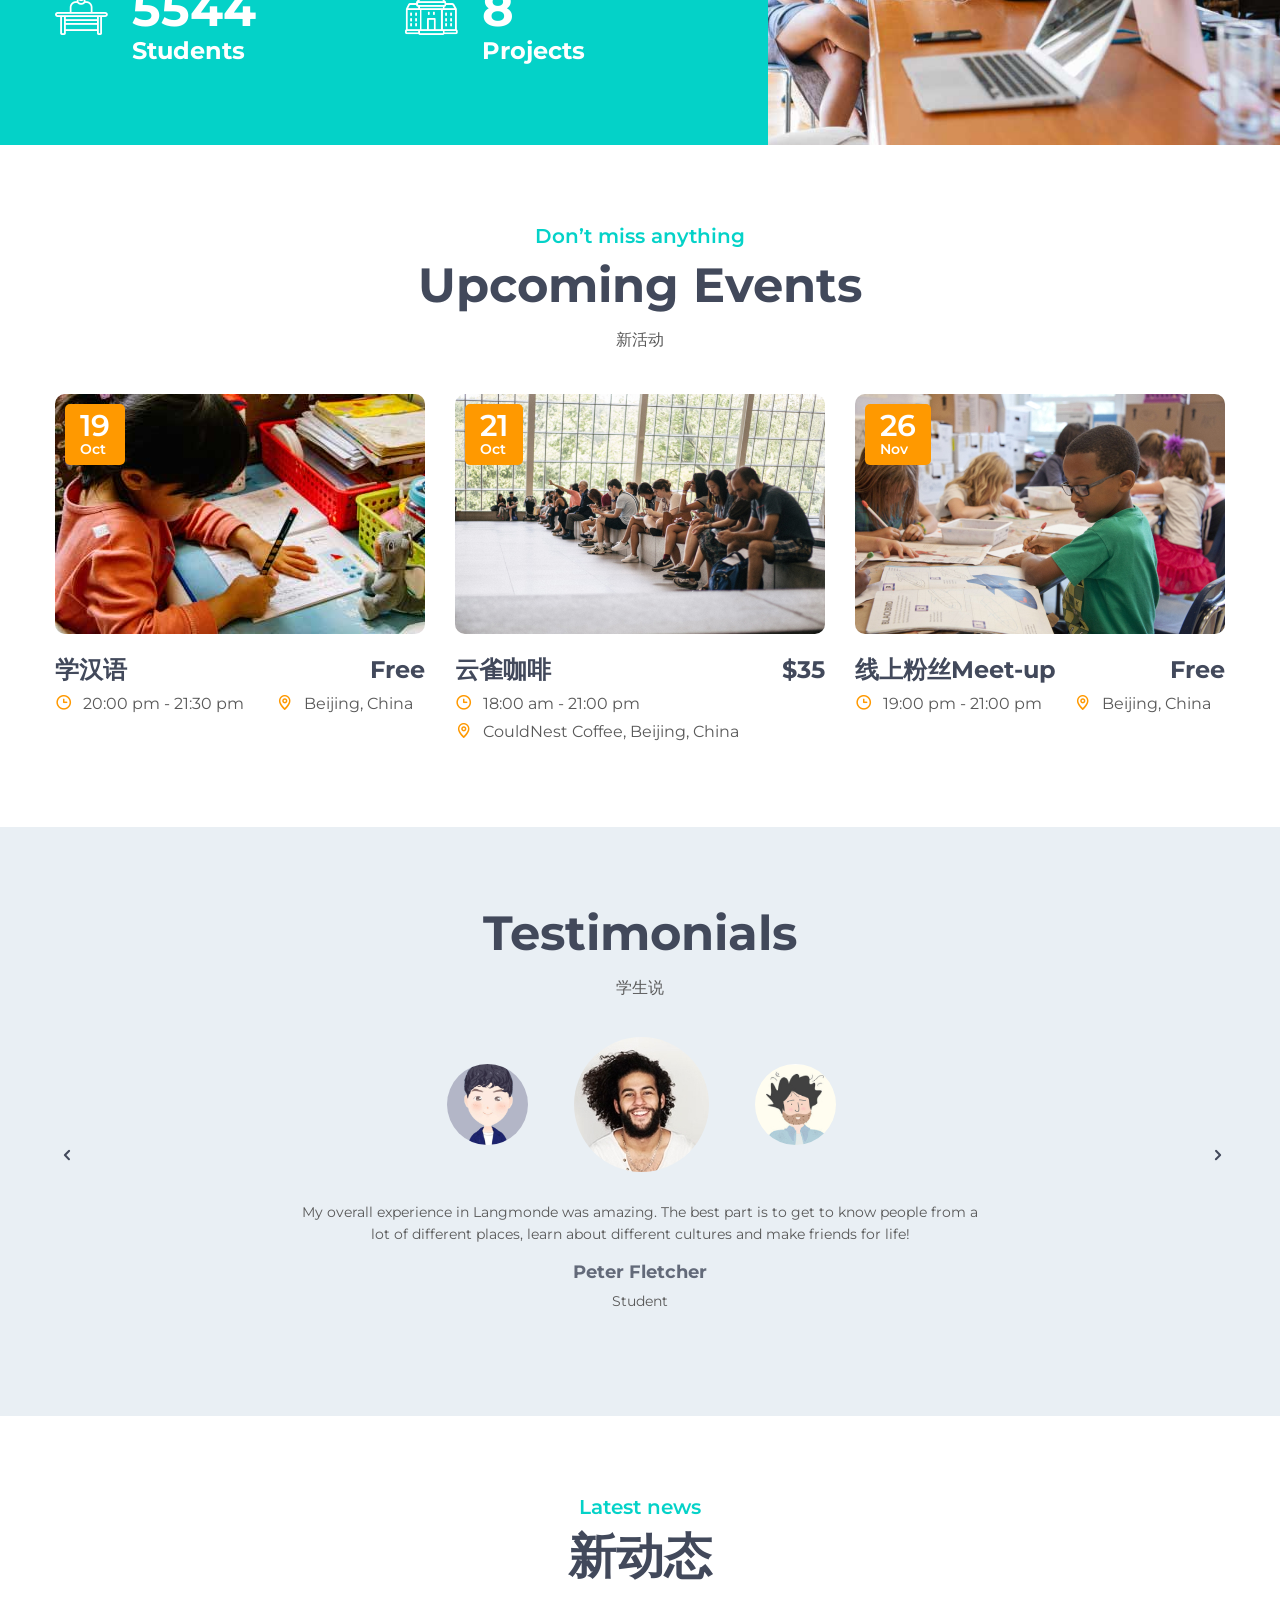
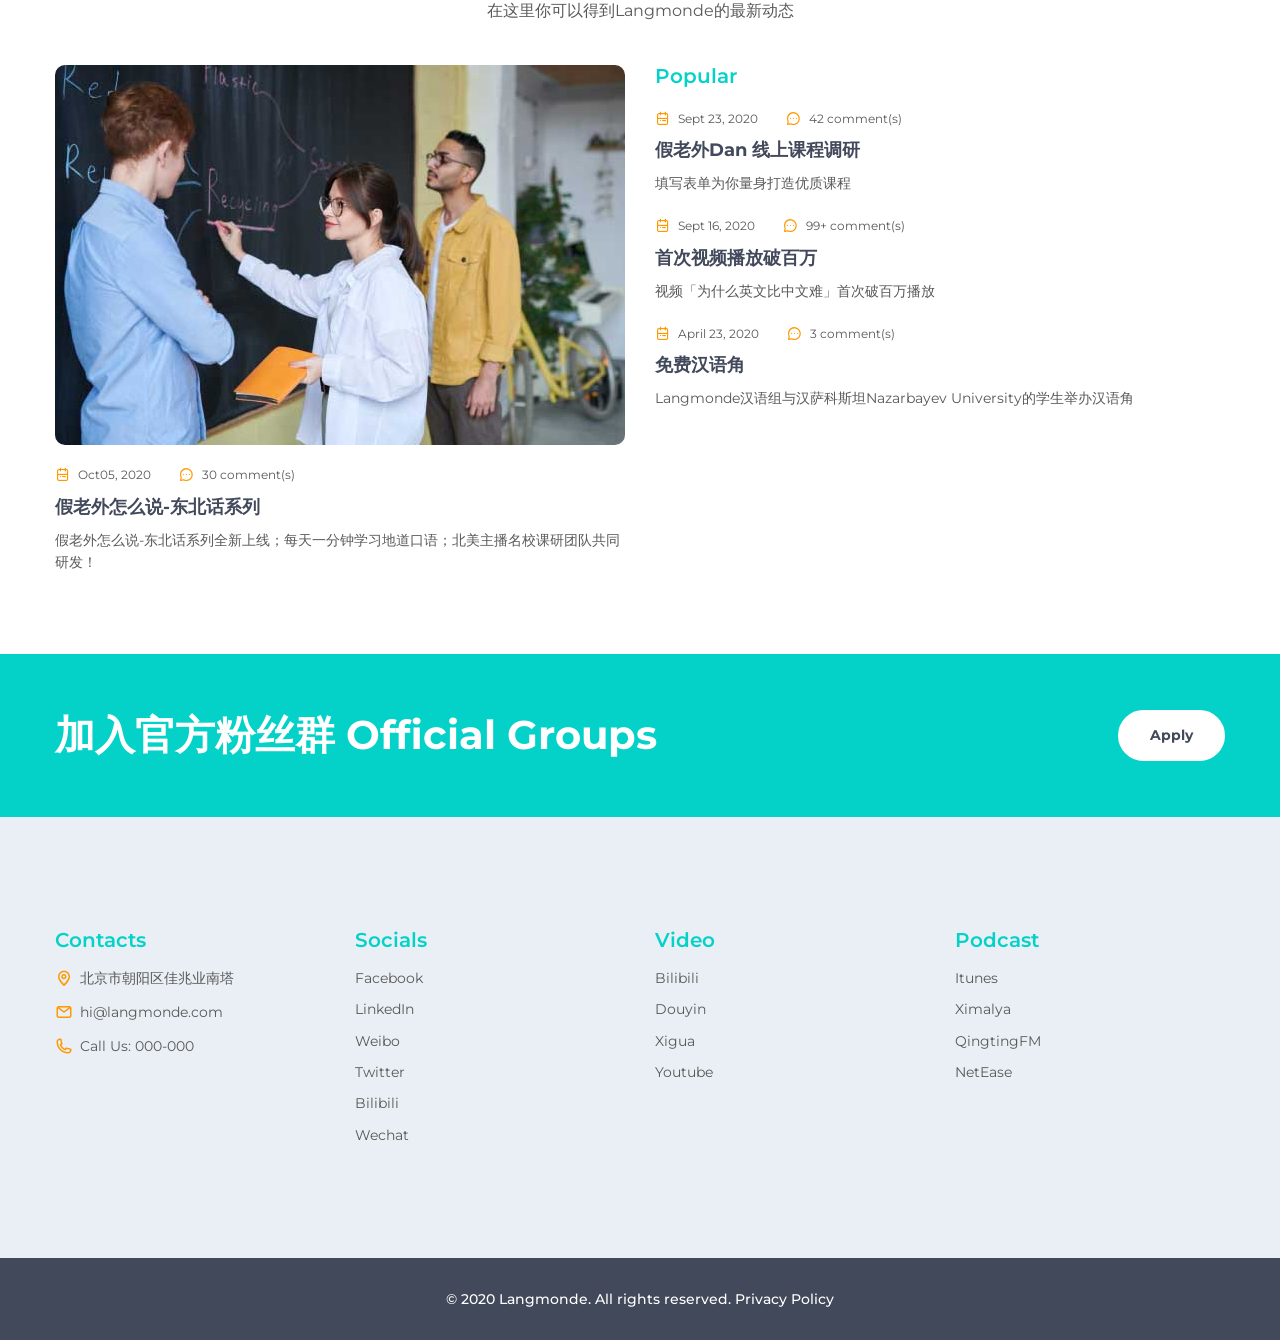
==== commit 42388f03: "Update index.html" ====
--- a/index.html
+++ b/index.html
@@ -1,12 +1,12 @@
 <!DOCTYPE html>
 <html lang="en">
   <head>
-    <title>Langmonde萌言英语-一个，有趣，有用，有温度的语言学习平台。</title>
+    <title>Langmonde萌言英语 有趣，有用，有温度。</title>
     <meta charset="utf-8">
     <meta name="viewport" content="width=device-width, height=device-height, initial-scale=1.0">
     <meta http-equiv="X-UA-Compatible" content="IE=edge">
-    <meta property="og:title" content="Langmonde萌言英语-一个，有趣，有用，有温度的语言学习平台。">
-    <meta property="og:description"Langmonde萌言英语-一个，有趣，有用，有温度的语言学习平台。">
+    <meta property="og:title" content="Langmonde萌言英语 有趣，有用，有温度。">
+    <meta property="og:description"Langmonde萌言英语 有趣，有用，有温度。">
     <meta property="og:image" content="http://digipunk.netii.net/images/radar.gif">
     <meta property="og:url" content="http://digipunk.netii.net">
     <link rel="icon" href="images/favicon.ico" type="image/x-icon">
@@ -93,8 +93,8 @@
             <div class="container">
               <div class="row justify-content-center">
                 <div class="col-md-9 col-lg-7">
-                  <h1>Informative, Interesting and Fun</h1>
-                  <p class="big">假老外告诉你由「Langmonde」打造的一档双语播客节目；假老外告诉你，最地道的口语。</p><a class="btn btn-primary" href="https://www.ximalaya.com/waiyu/25055962/">收听 POD</a>
+                  <h1>假老外告诉你</h1>
+                  <p class="big">Informative, Interesting and Fun</p><a class="btn btn-primary" href="https://www.ximalaya.com/waiyu/25055962/">收听播客</a>
                 </div>
               </div>
             </div>
@@ -103,8 +103,8 @@
             <div class="container">
               <div class="row justify-content-center">
                 <div class="col-md-9 col-lg-7">
-                  <h1>萌言星球---不只是知识，还有知己。</h1>
-                  <p class="big"></p>萌言星球是Lamgmonde团队打造的一个英语学习圈子。这里没有枯乏的单词语法教学，只有乐趣无穷的语境交流。英语学习爱好者，困难者都可以来这里。满满的知识干货，纯正的语言环境，让你学有所得。<a class="btn btn-primary" href="https://wx.zsxq.com/mweb/views/joingroup/join_group.html?group_id=28511251852211">登陆星球</a>
+                  <h1>萌言星球</h1>
+                  <p class="big">不只是知识，还有知己。</p><a class="btn btn-primary" href="https://wx.zsxq.com/mweb/views/joingroup/join_group.html?group_id=28511251852211">登陆星球</a>
                 </div>
               </div>
             </div>
@@ -113,8 +113,8 @@
             <div class="container">
               <div class="row justify-content-center">
                 <div class="col-md-9 col-lg-7">
-                  <h1>Language Corner Online</h1>
-                  <p class="big">Improve Ur Target Language</p><a class="btn btn-primary" href="http://wecorner.langmonde.com">Learn More</a>
+                  <h1>Wecorner</h1>
+                  <p class="big">练口语，就来Wecorner。</p><a class="btn btn-primary" href="http://wecorner.langmonde.com">Learn More</a>
                 </div>
               </div>
             </div>
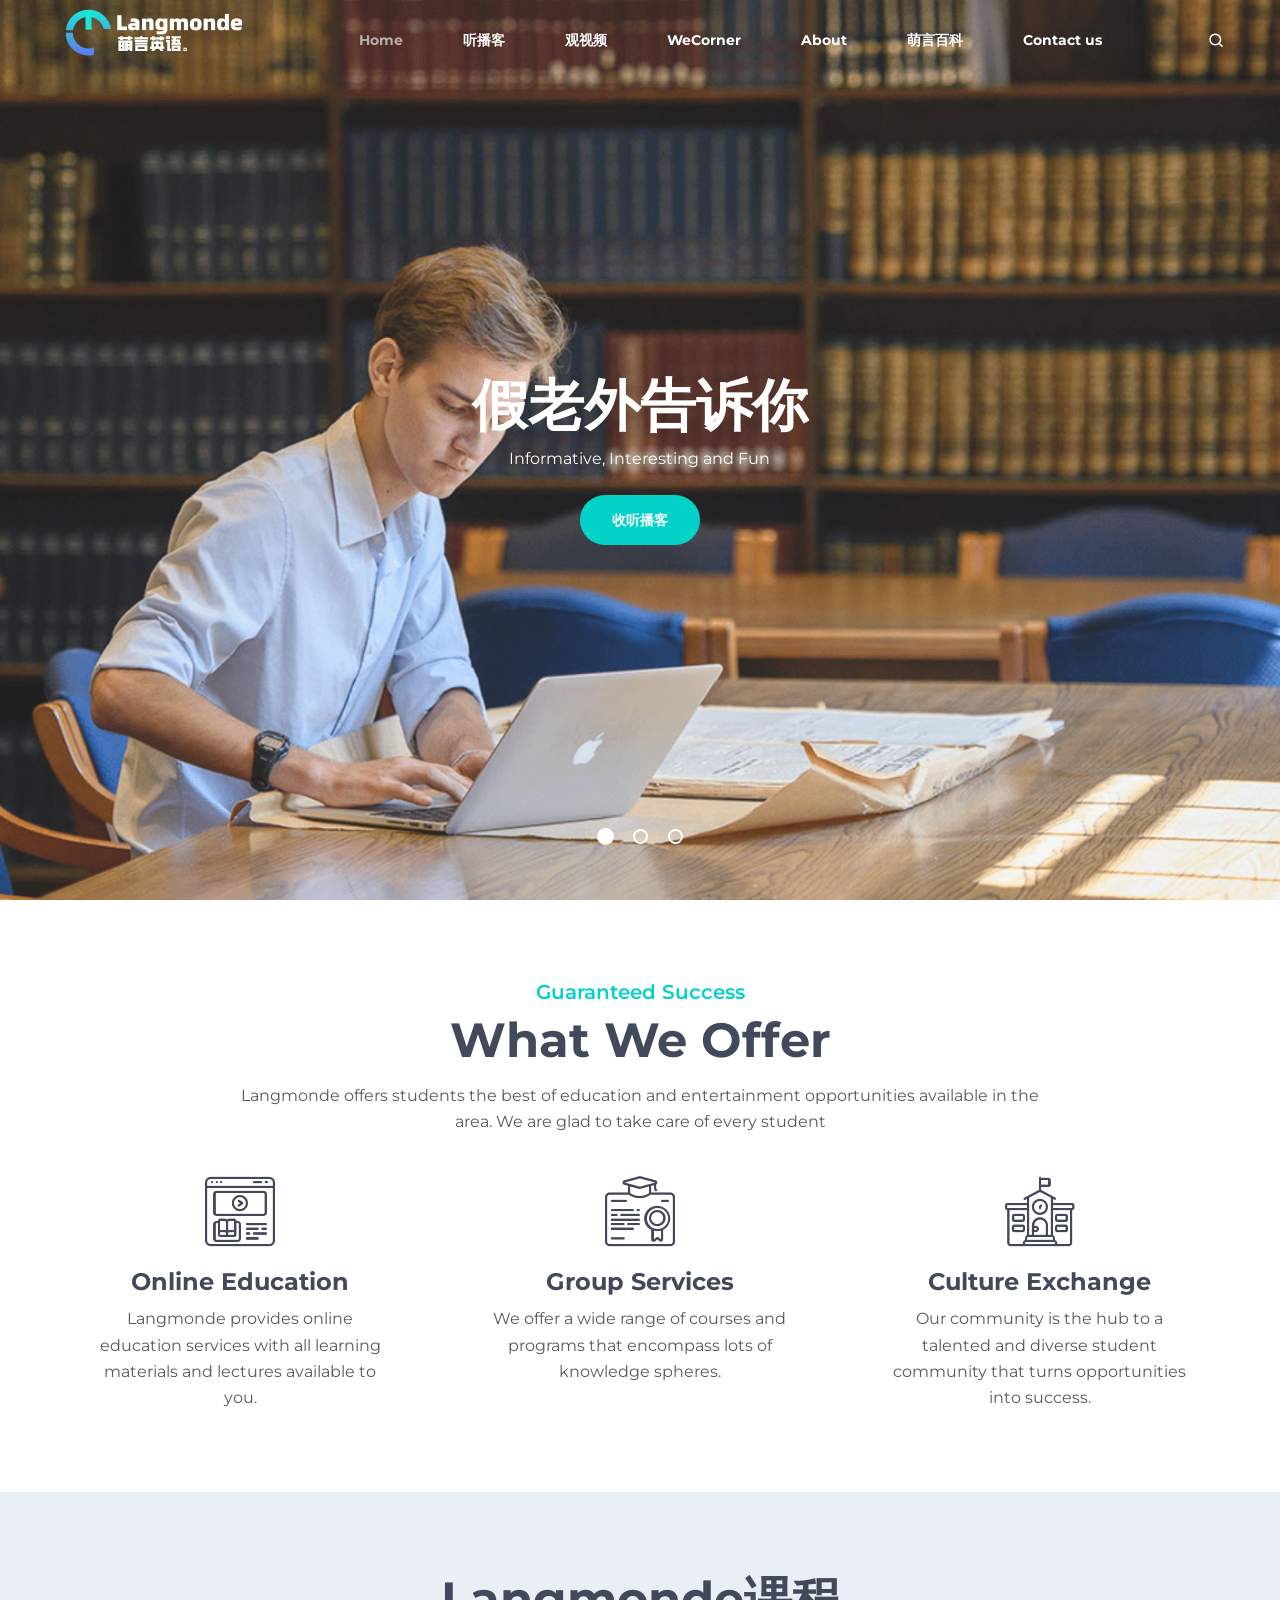
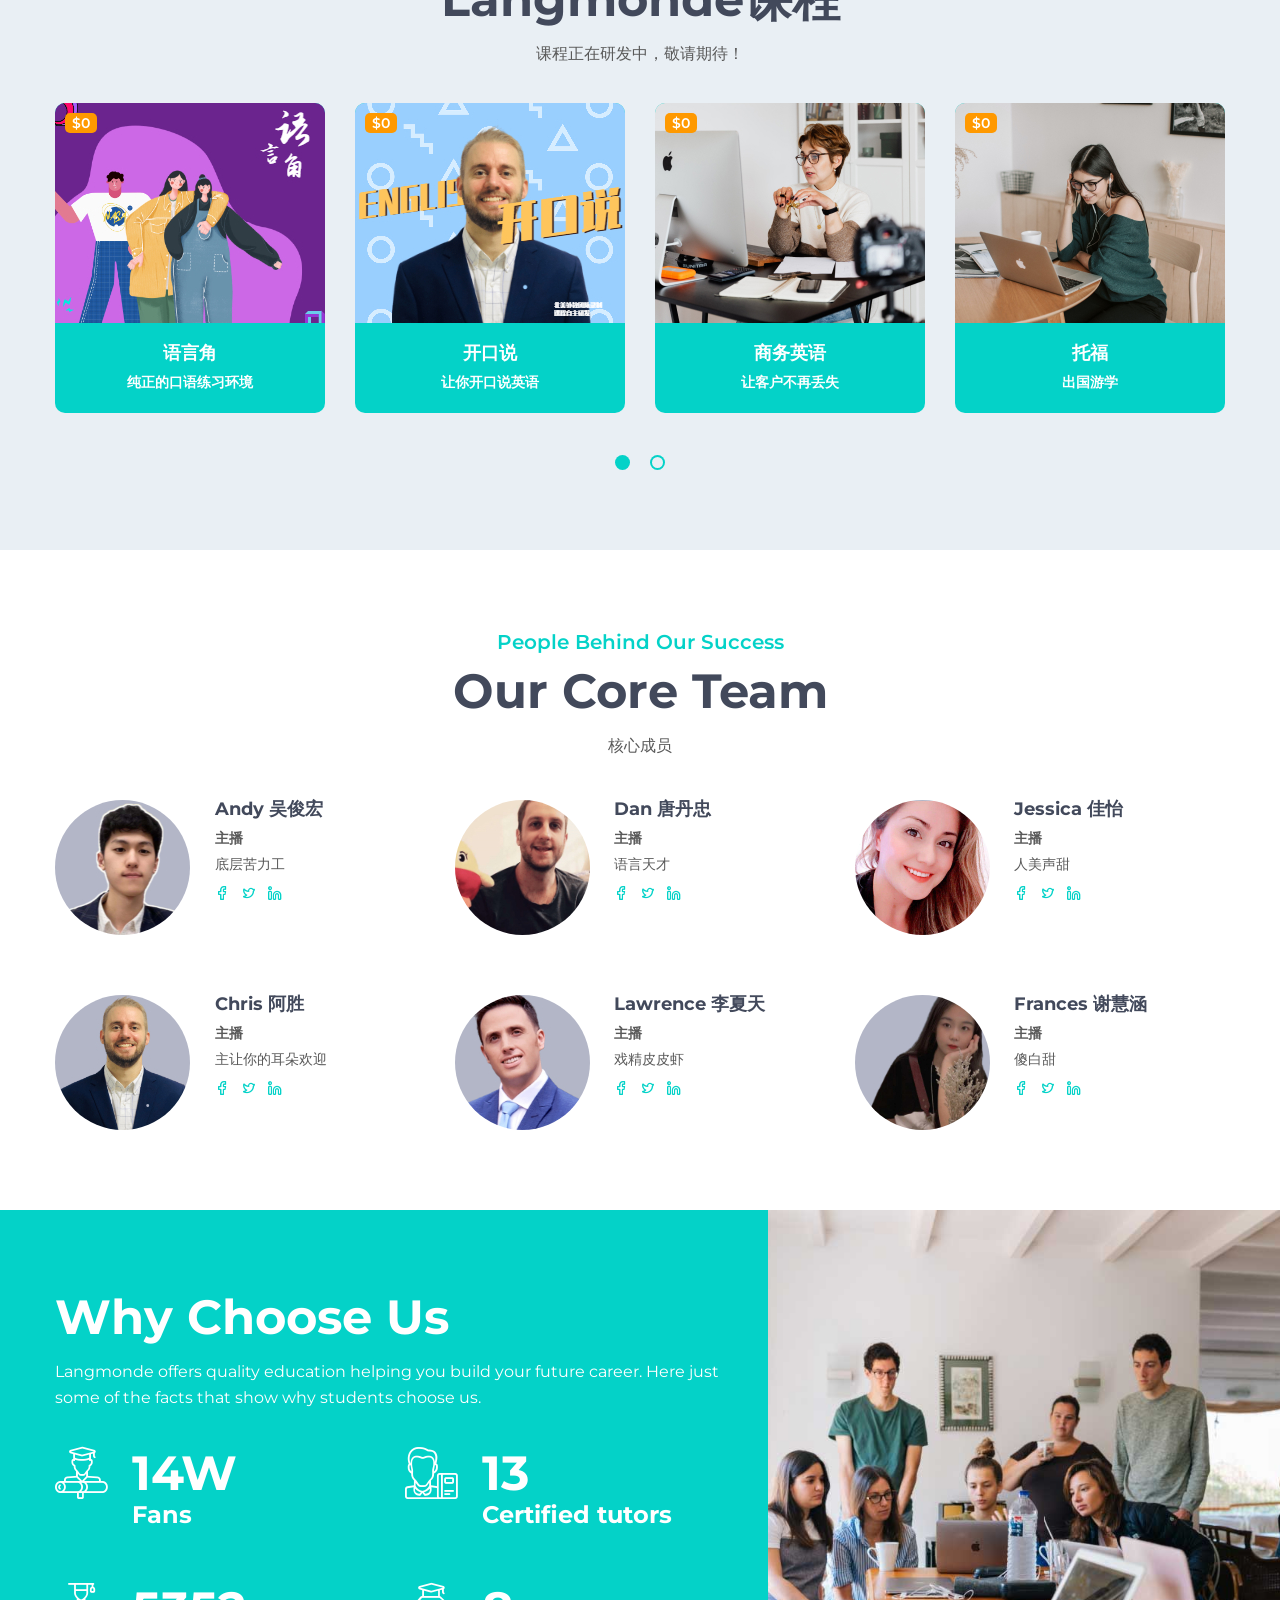
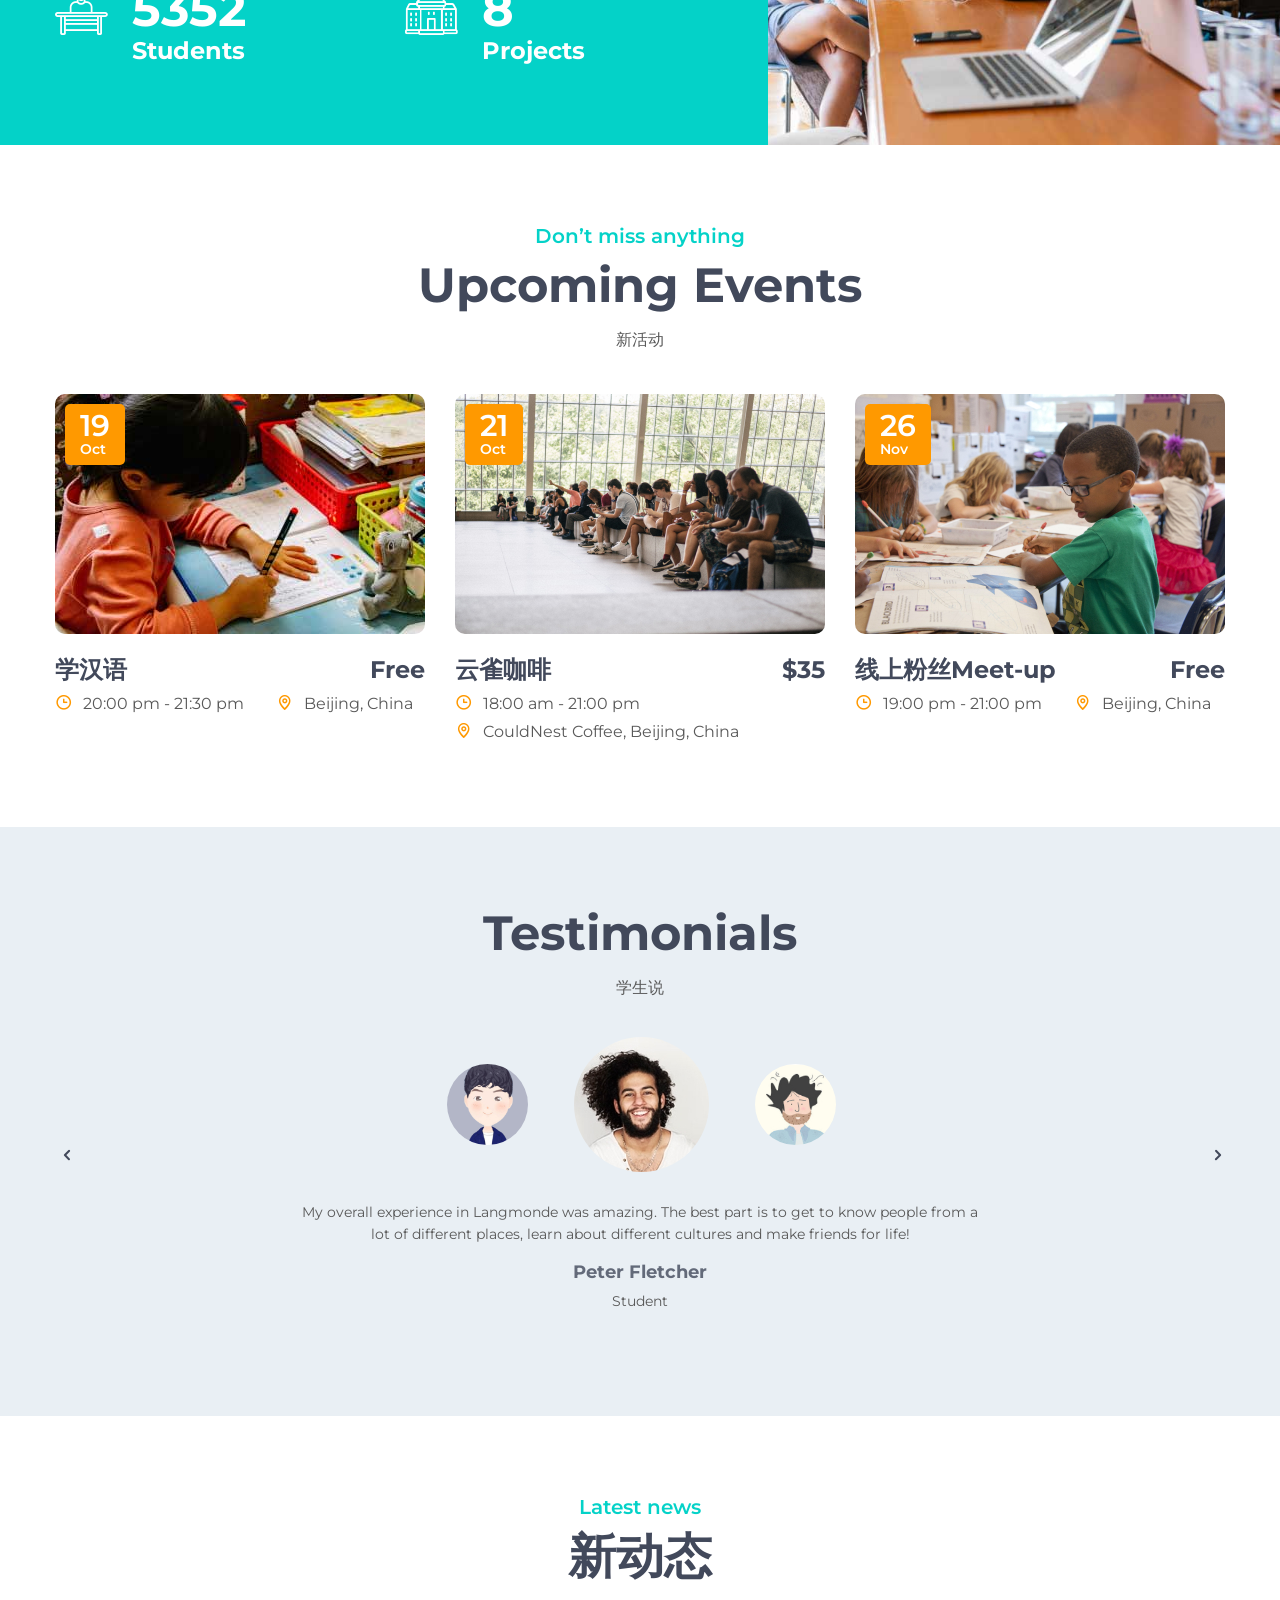
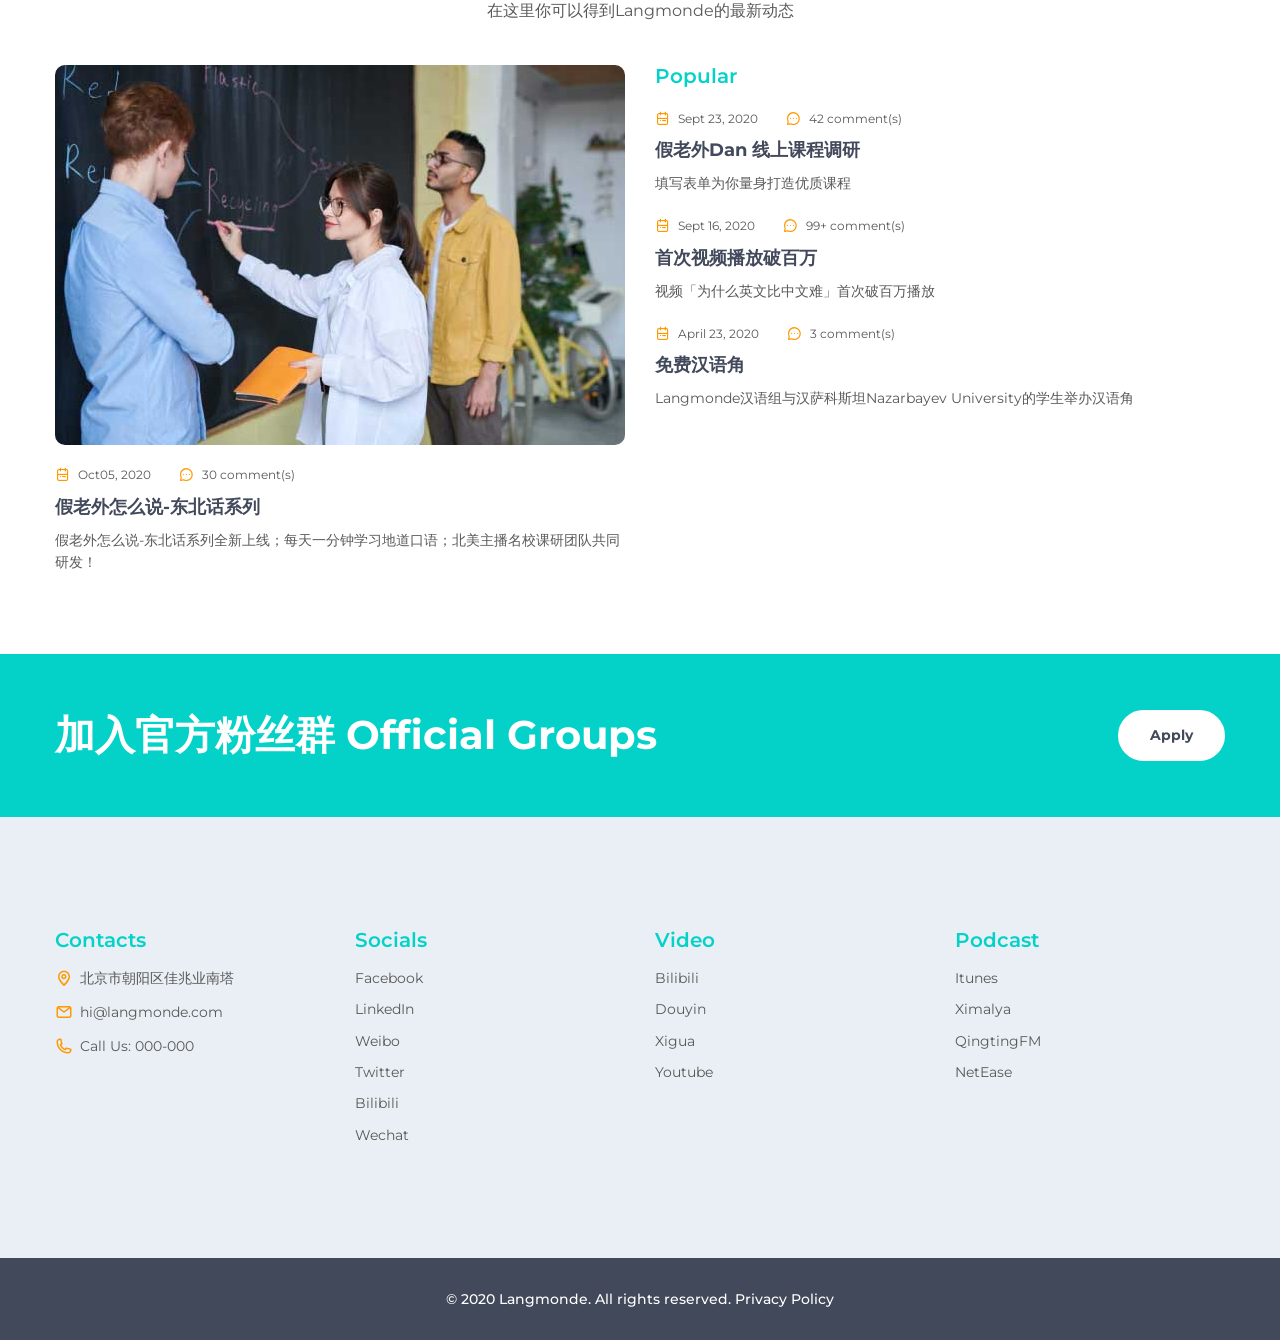
==== commit ef6aa585: "Update index.html" ====
--- a/index.html
+++ b/index.html
@@ -13,6 +13,8 @@
     <link rel="stylesheet" href="components/base/base.css">
     <script src="components/base/core.min.js"></script>
     <script src="components/base/script.js"></script>
+    <link rel="bookmark"  type="image"  href="favicon.ico"/>
+    <link rel="image" href="favicon.ico">
   </head>
   <body>
     <div class="page">
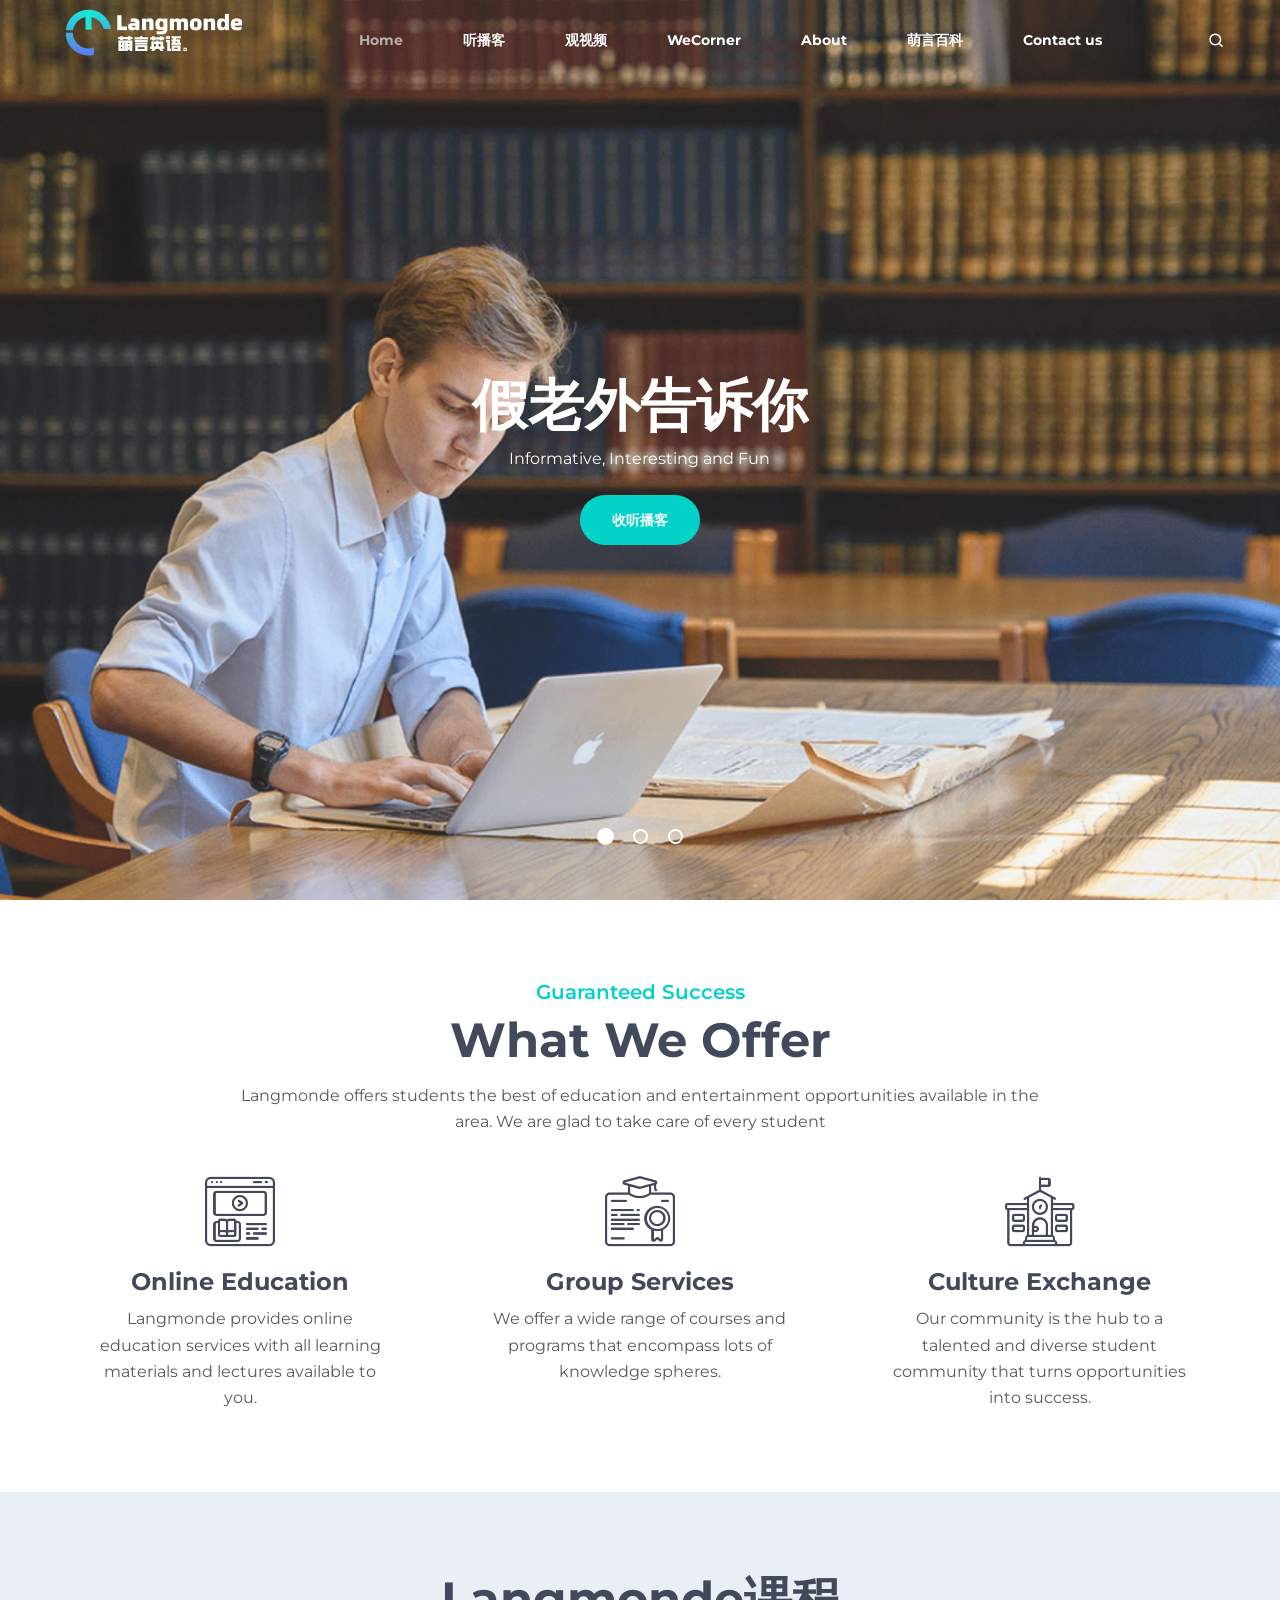
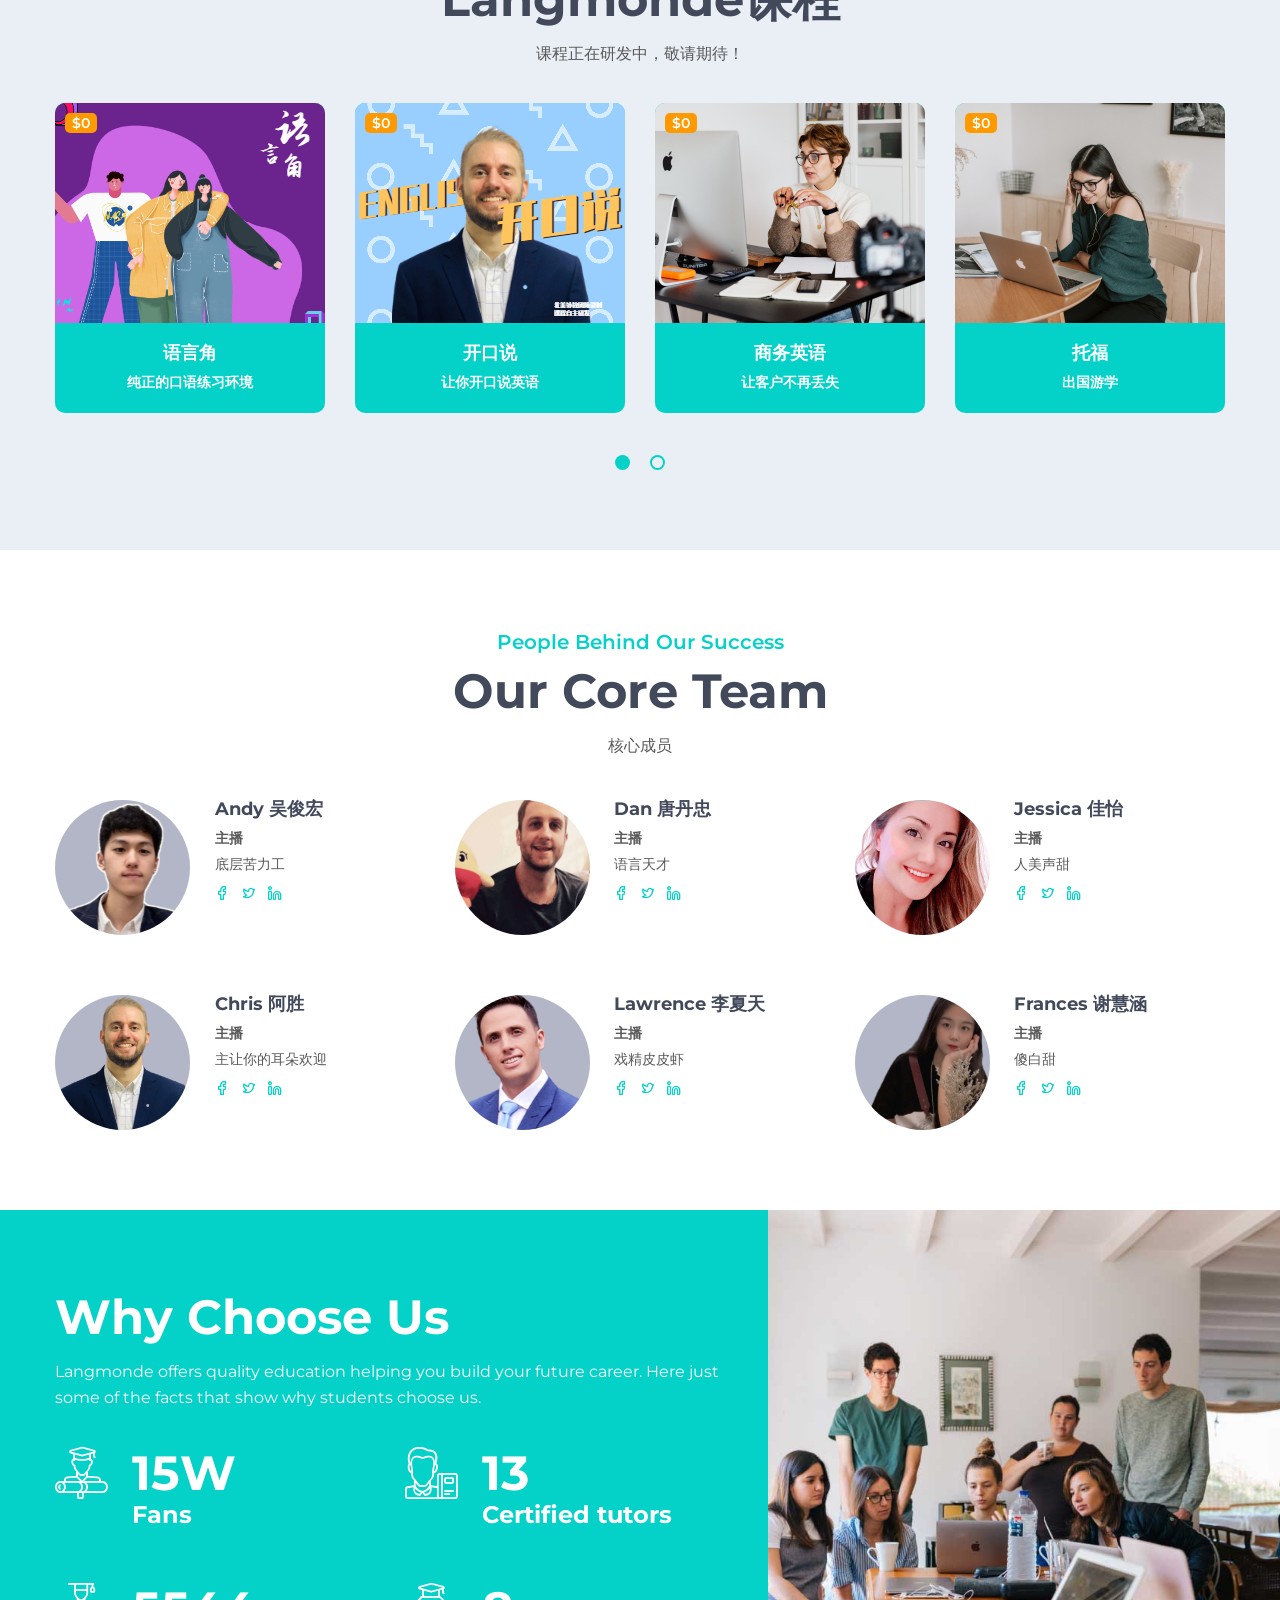
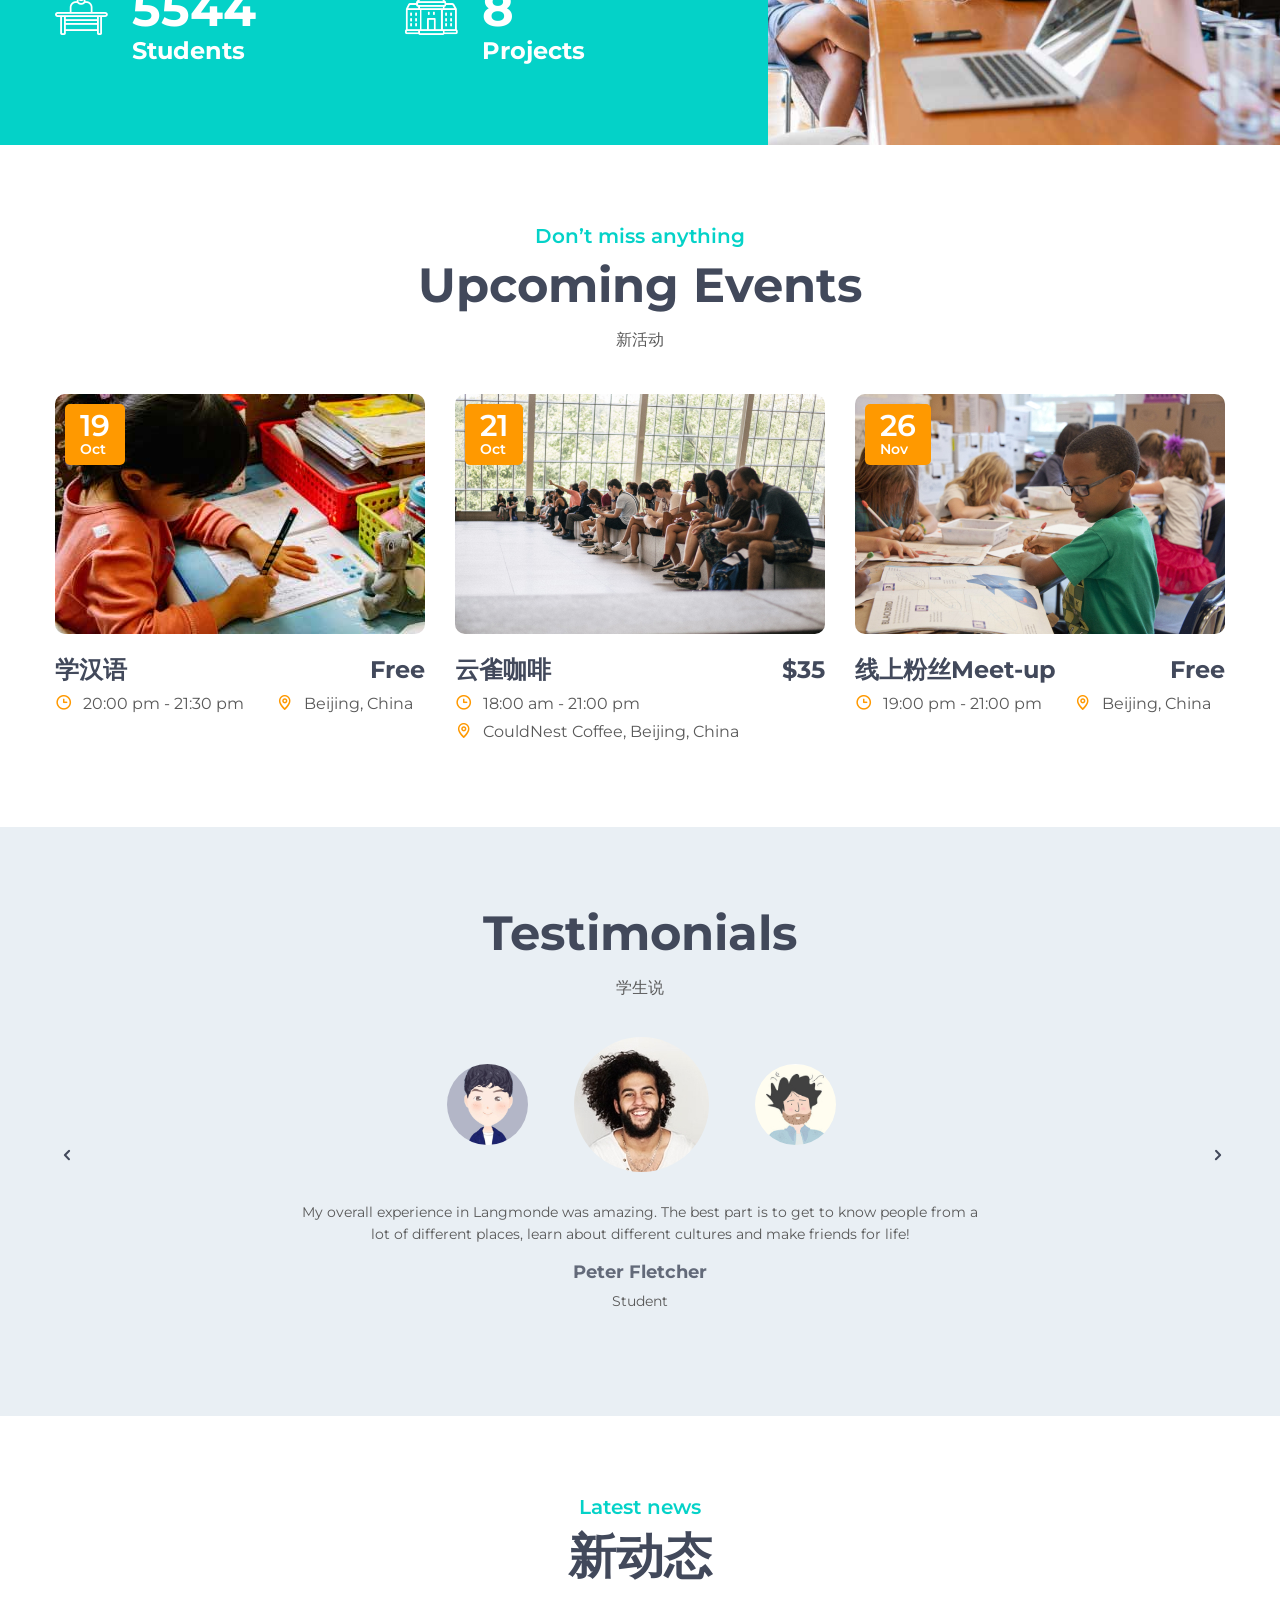
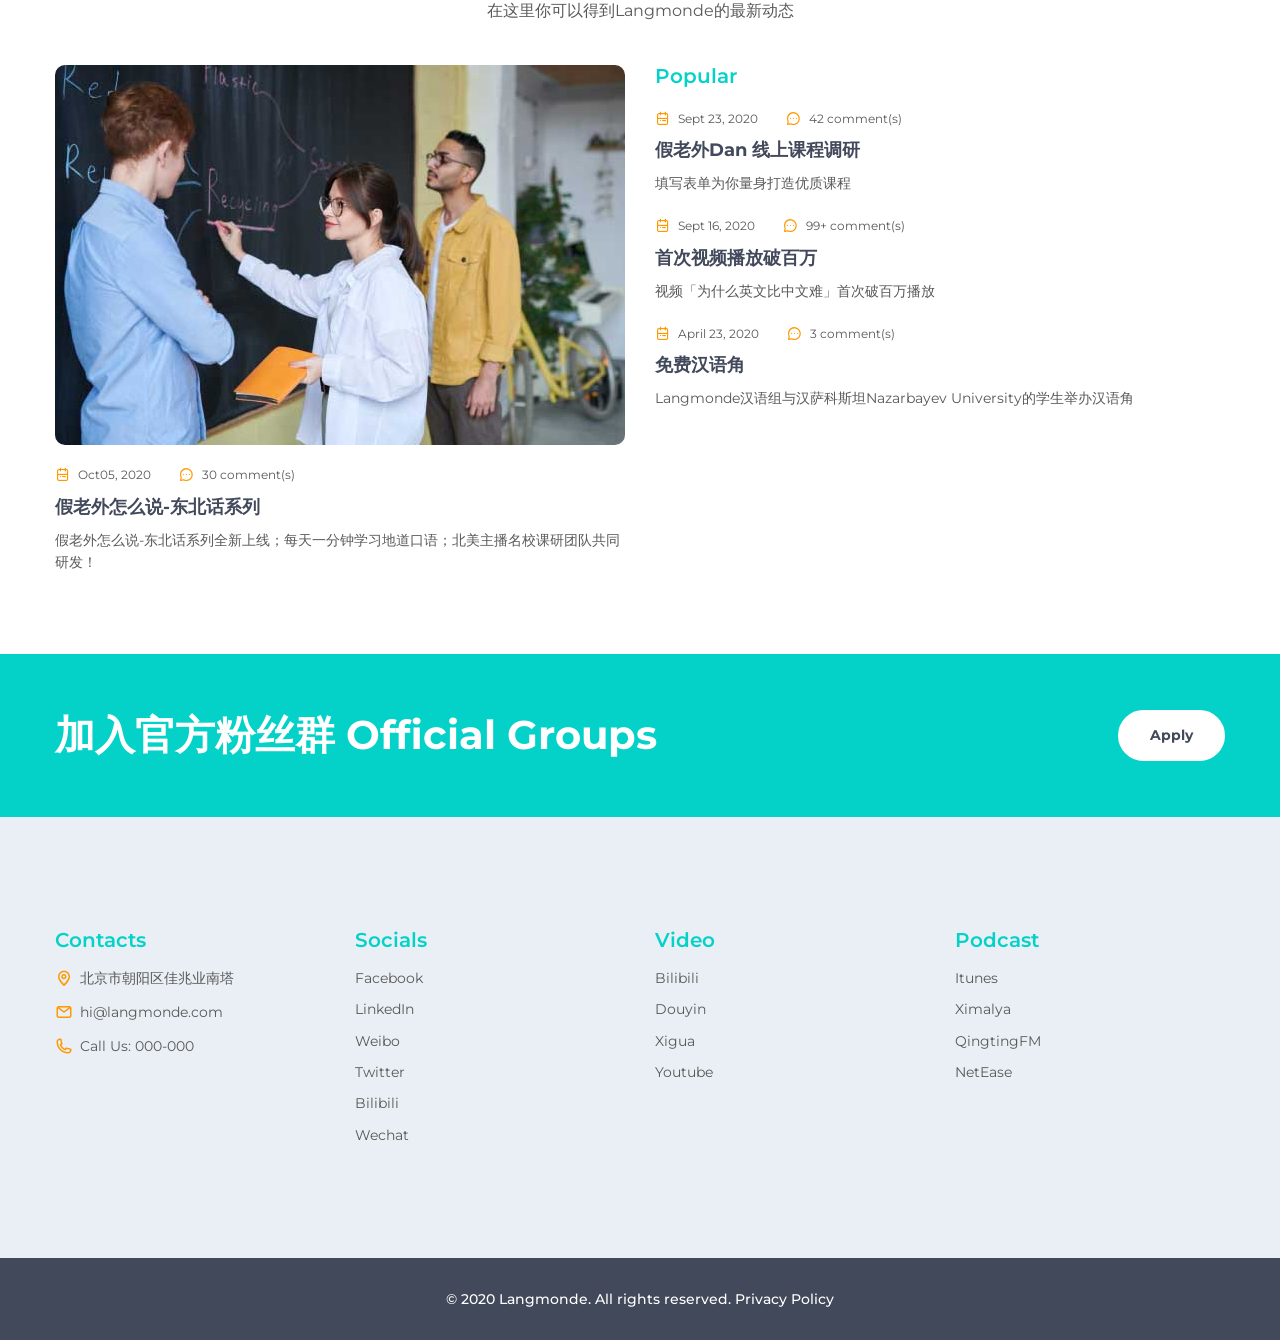
==== commit 86914222: "Update index.html" ====
--- a/index.html
+++ b/index.html
@@ -13,8 +13,8 @@
     <link rel="stylesheet" href="components/base/base.css">
     <script src="components/base/core.min.js"></script>
     <script src="components/base/script.js"></script>
-    <link rel="bookmark"  type="image"  href="favicon.ico"/>
-    <link rel="image" href="favicon.ico">
+    <link rel="bookmark"  type="images"  href="favicon.ico"/>
+    <link rel="images" href="favicon.ico">
   </head>
   <body>
     <div class="page">
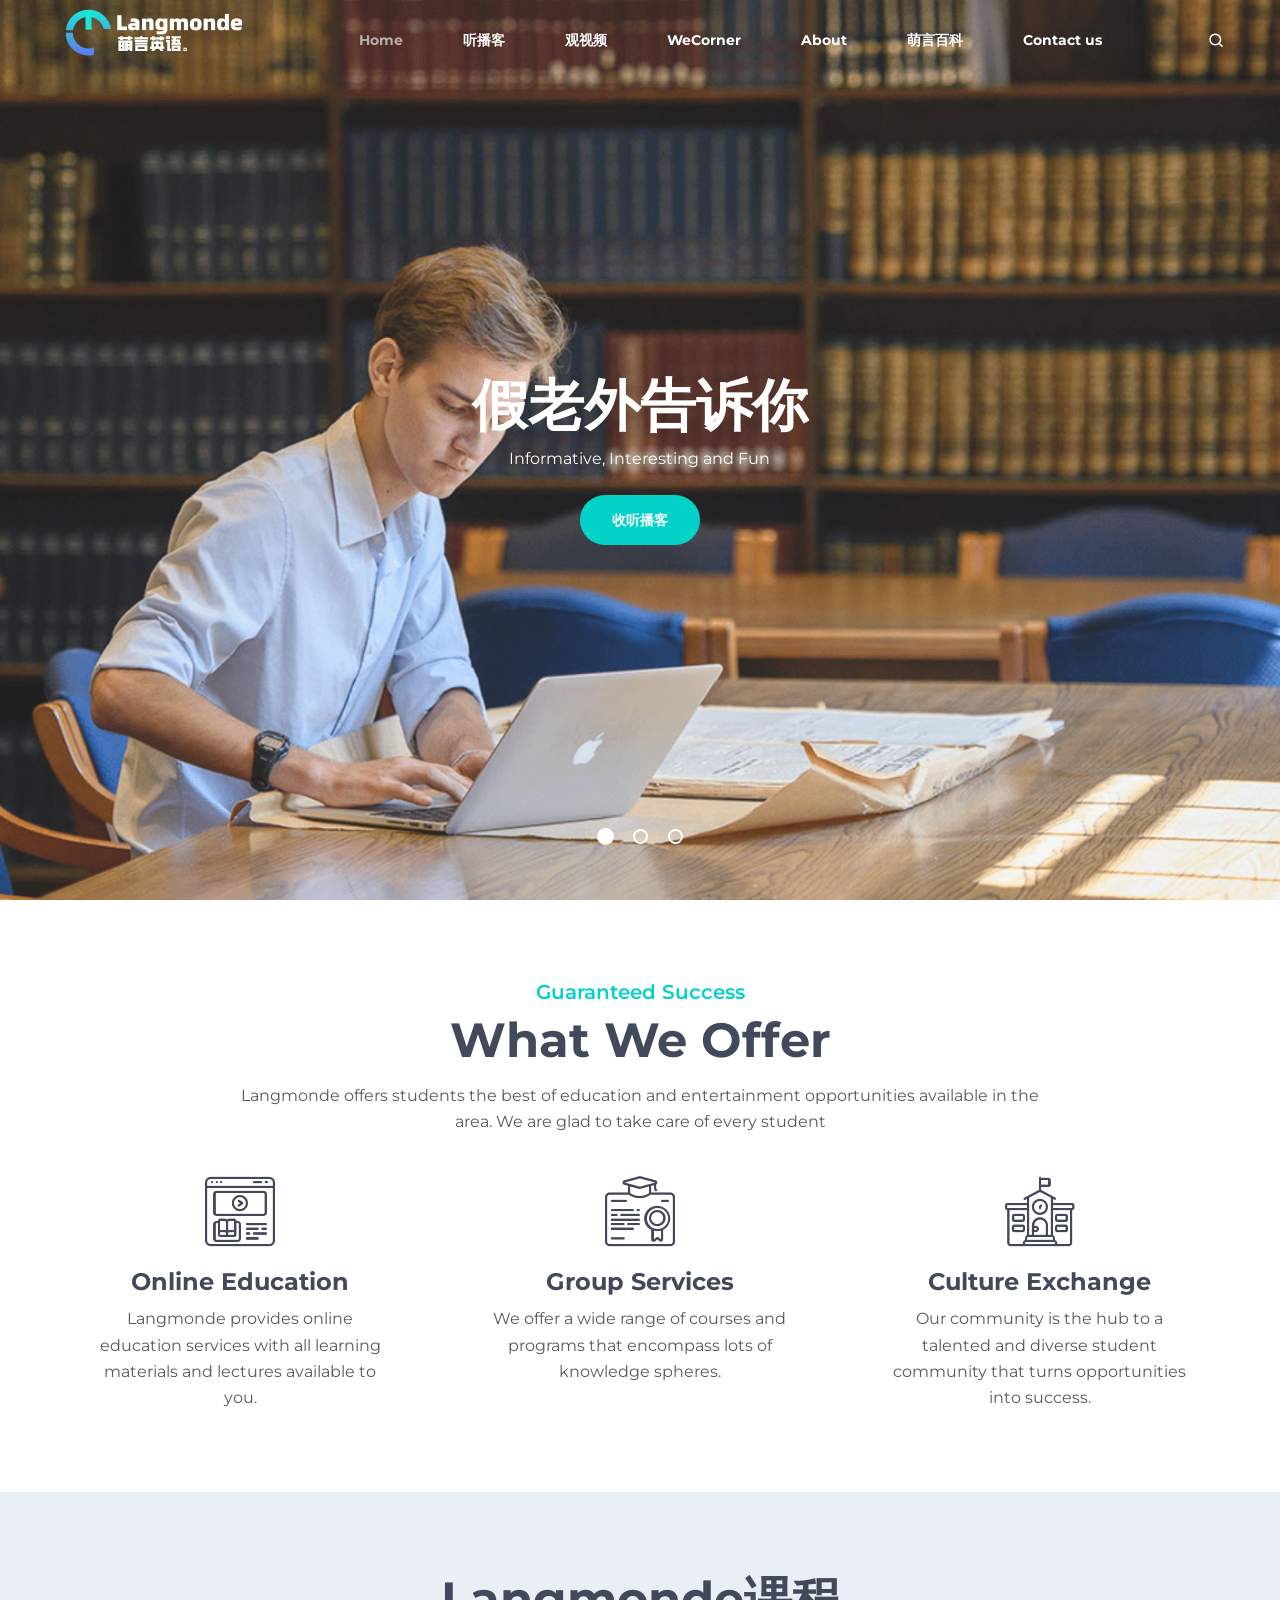
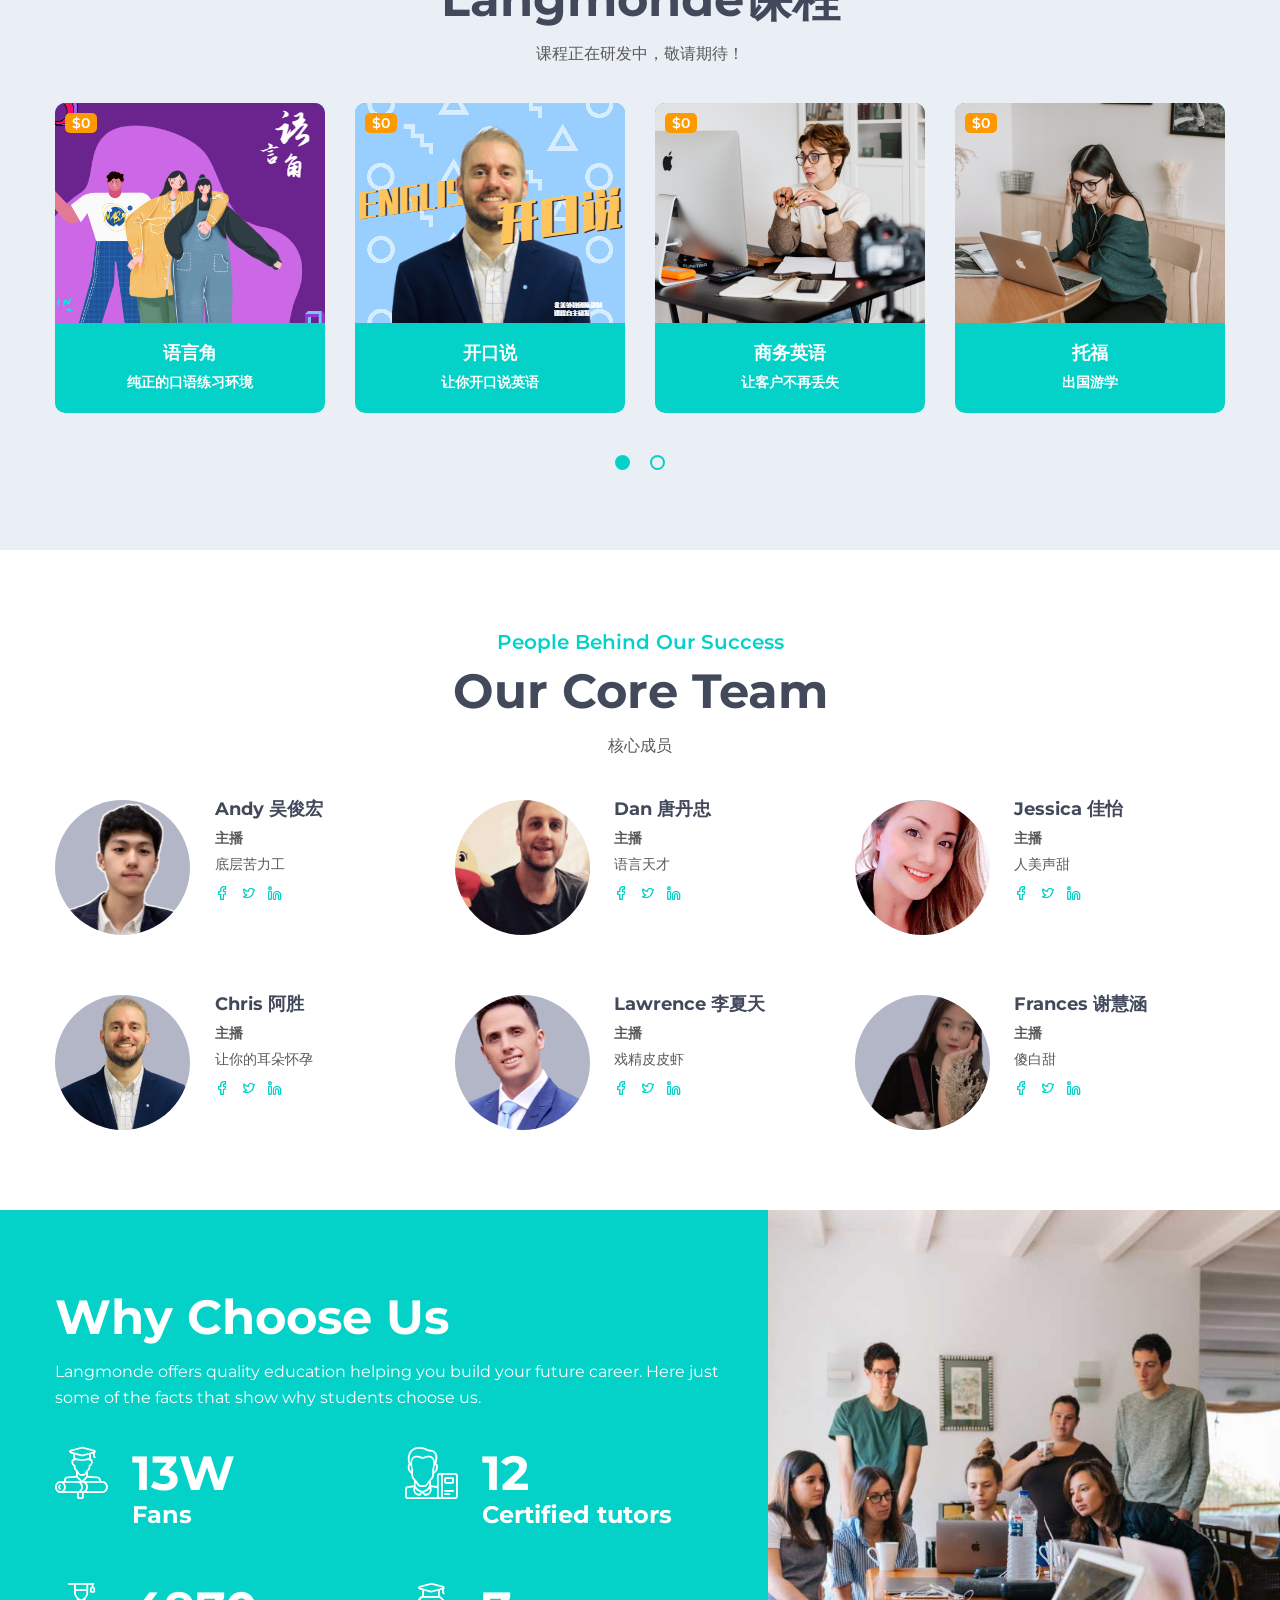
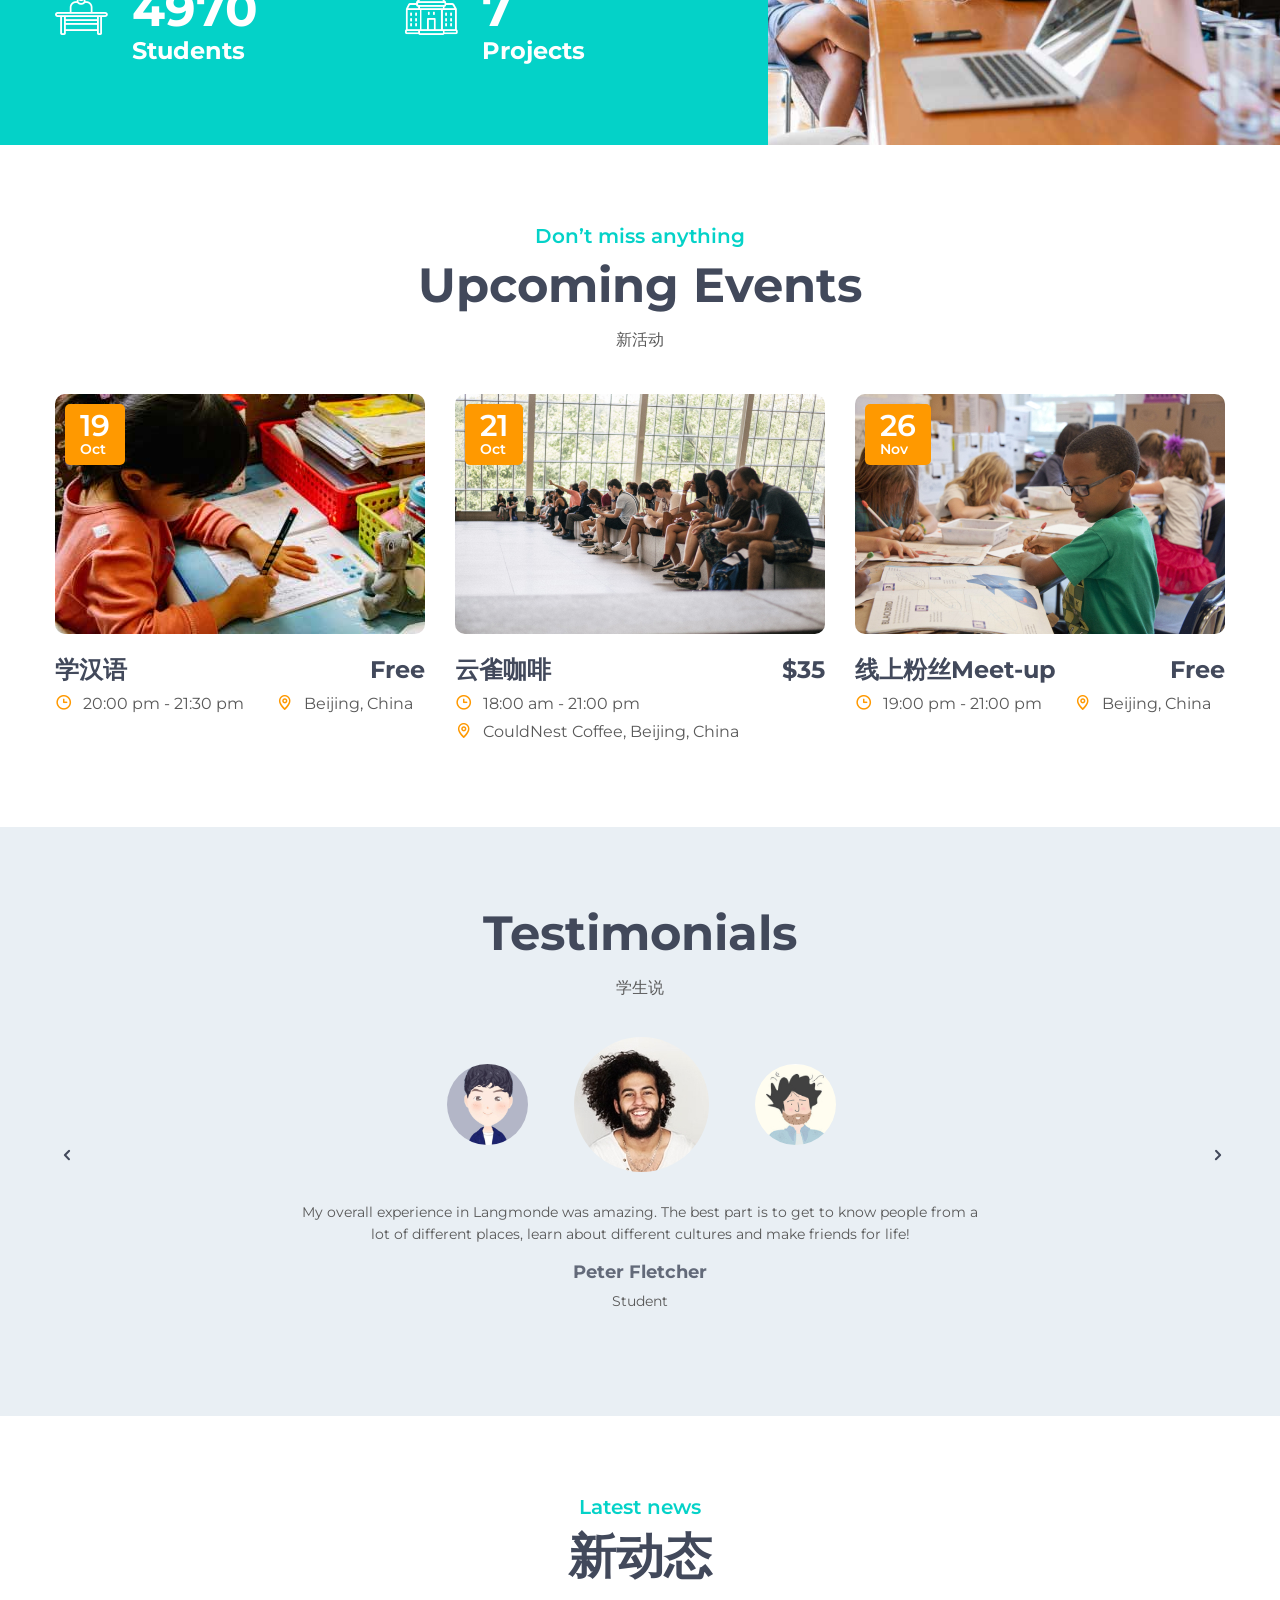
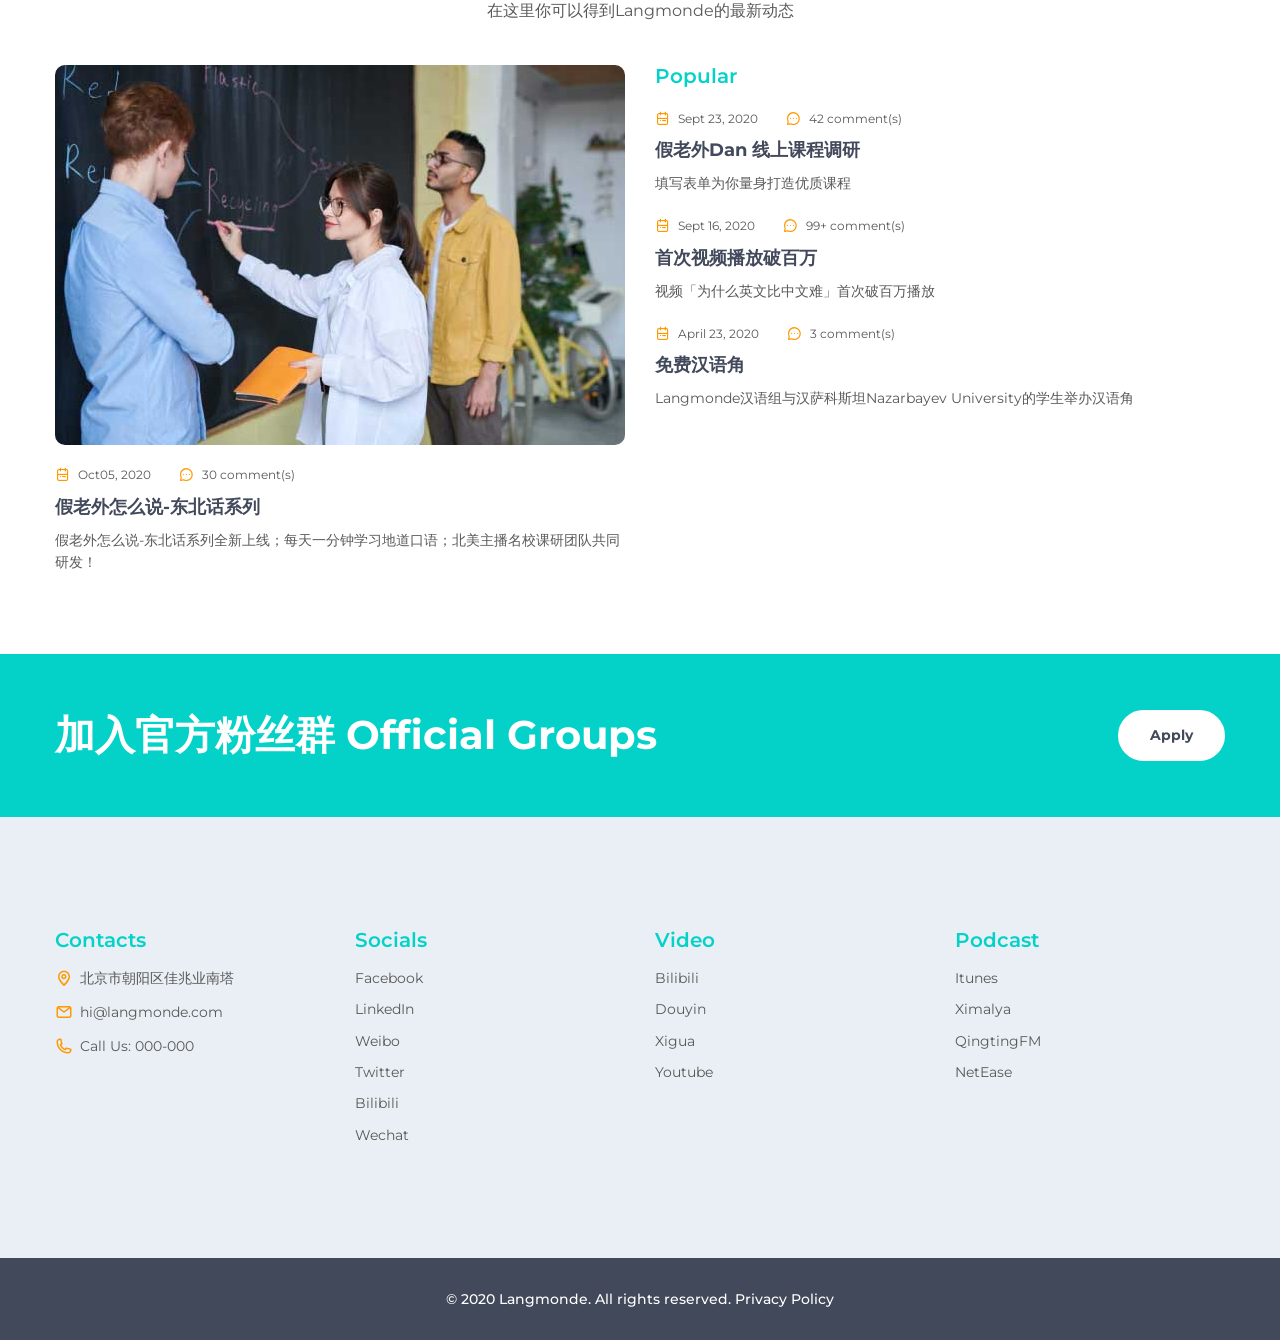
==== commit 14af5b2c: "Update index.html" ====
--- a/index.html
+++ b/index.html
@@ -281,7 +281,7 @@
                       <div class="person-body">
                         <div class="person-title h6"><a href="team-member.html">Chris 阿胜</a></div>
                         <div class="person-meta">主播</div>
-                        <div class="person-text">主让你的耳朵欢迎</div>
+                        <div class="person-text">让你的耳朵怀孕</div>
                         <div class="person-social social"><a class="icon social-icon custom-font-facebook" href="#"></a><a class="icon social-icon custom-font-twitter" href="#"></a><a class="icon social-icon custom-font-linkedin" href="#"></a>
                         </div>
                       </div>
